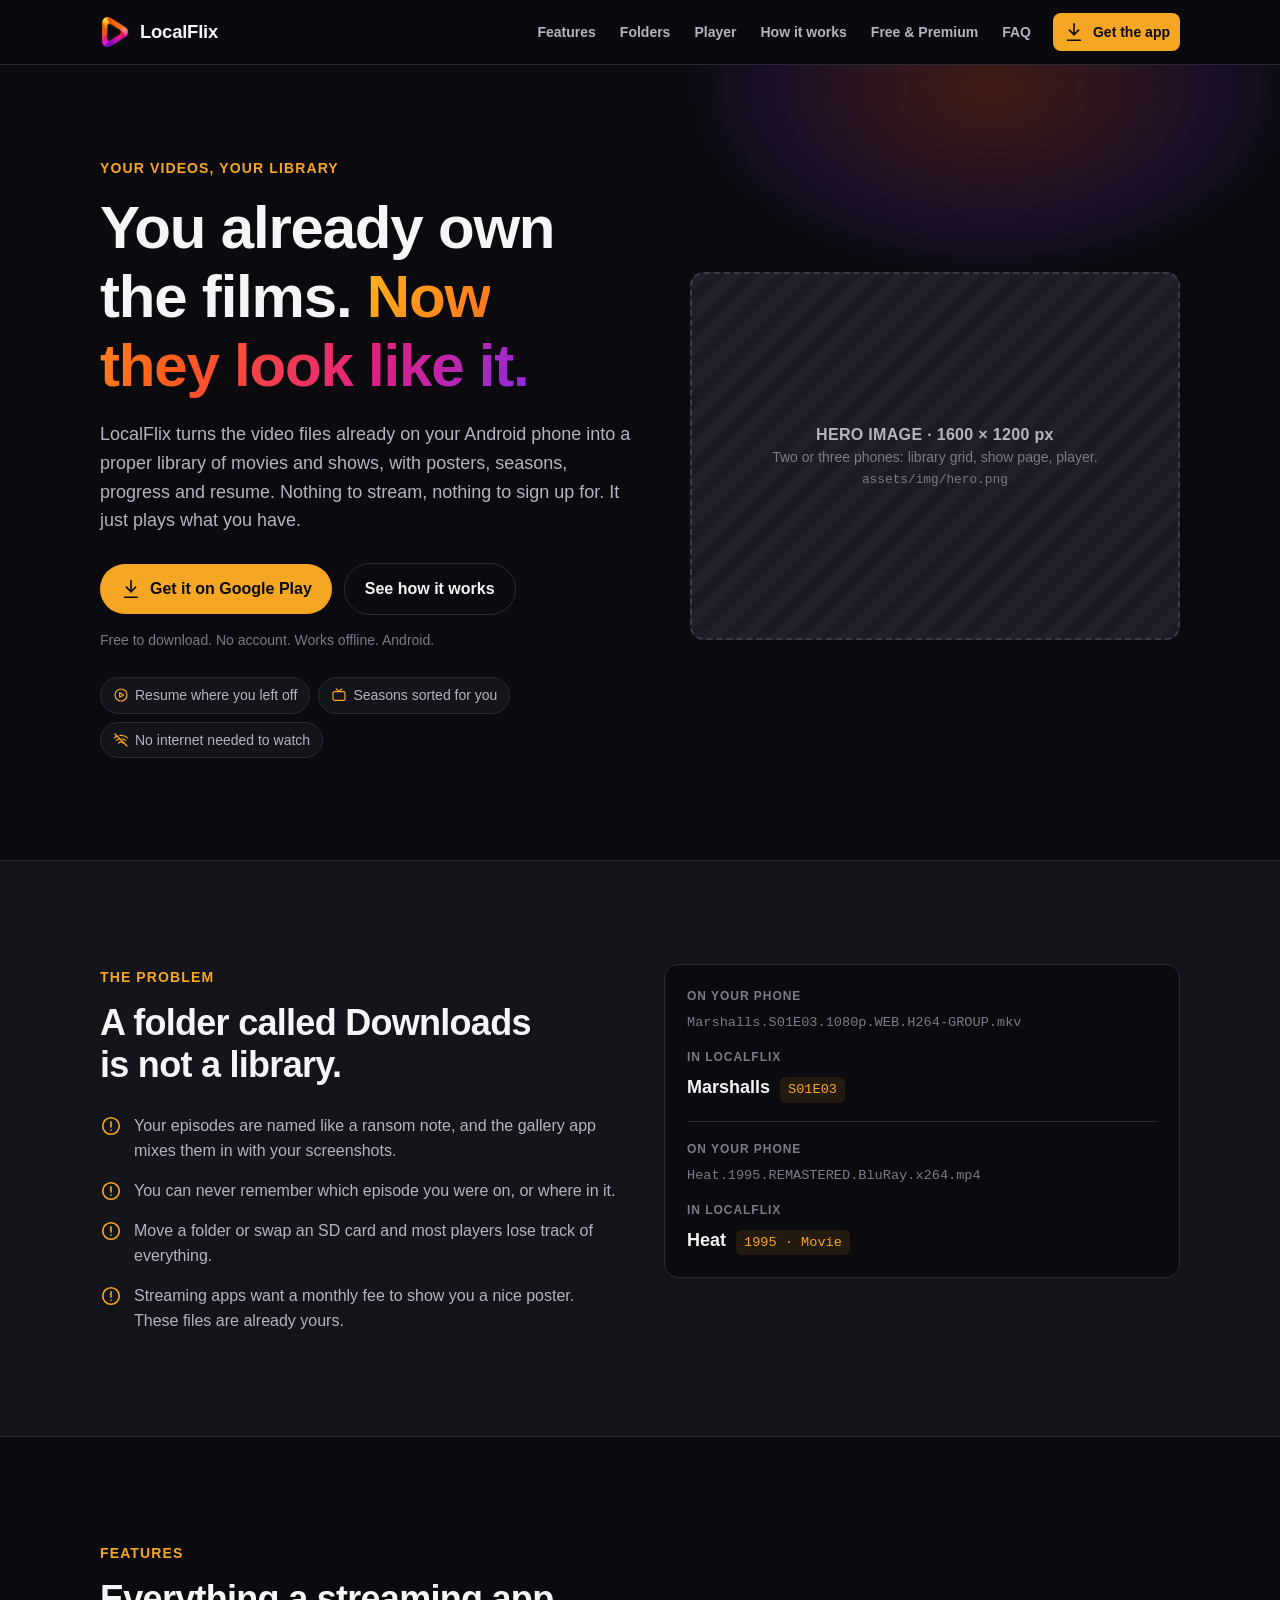
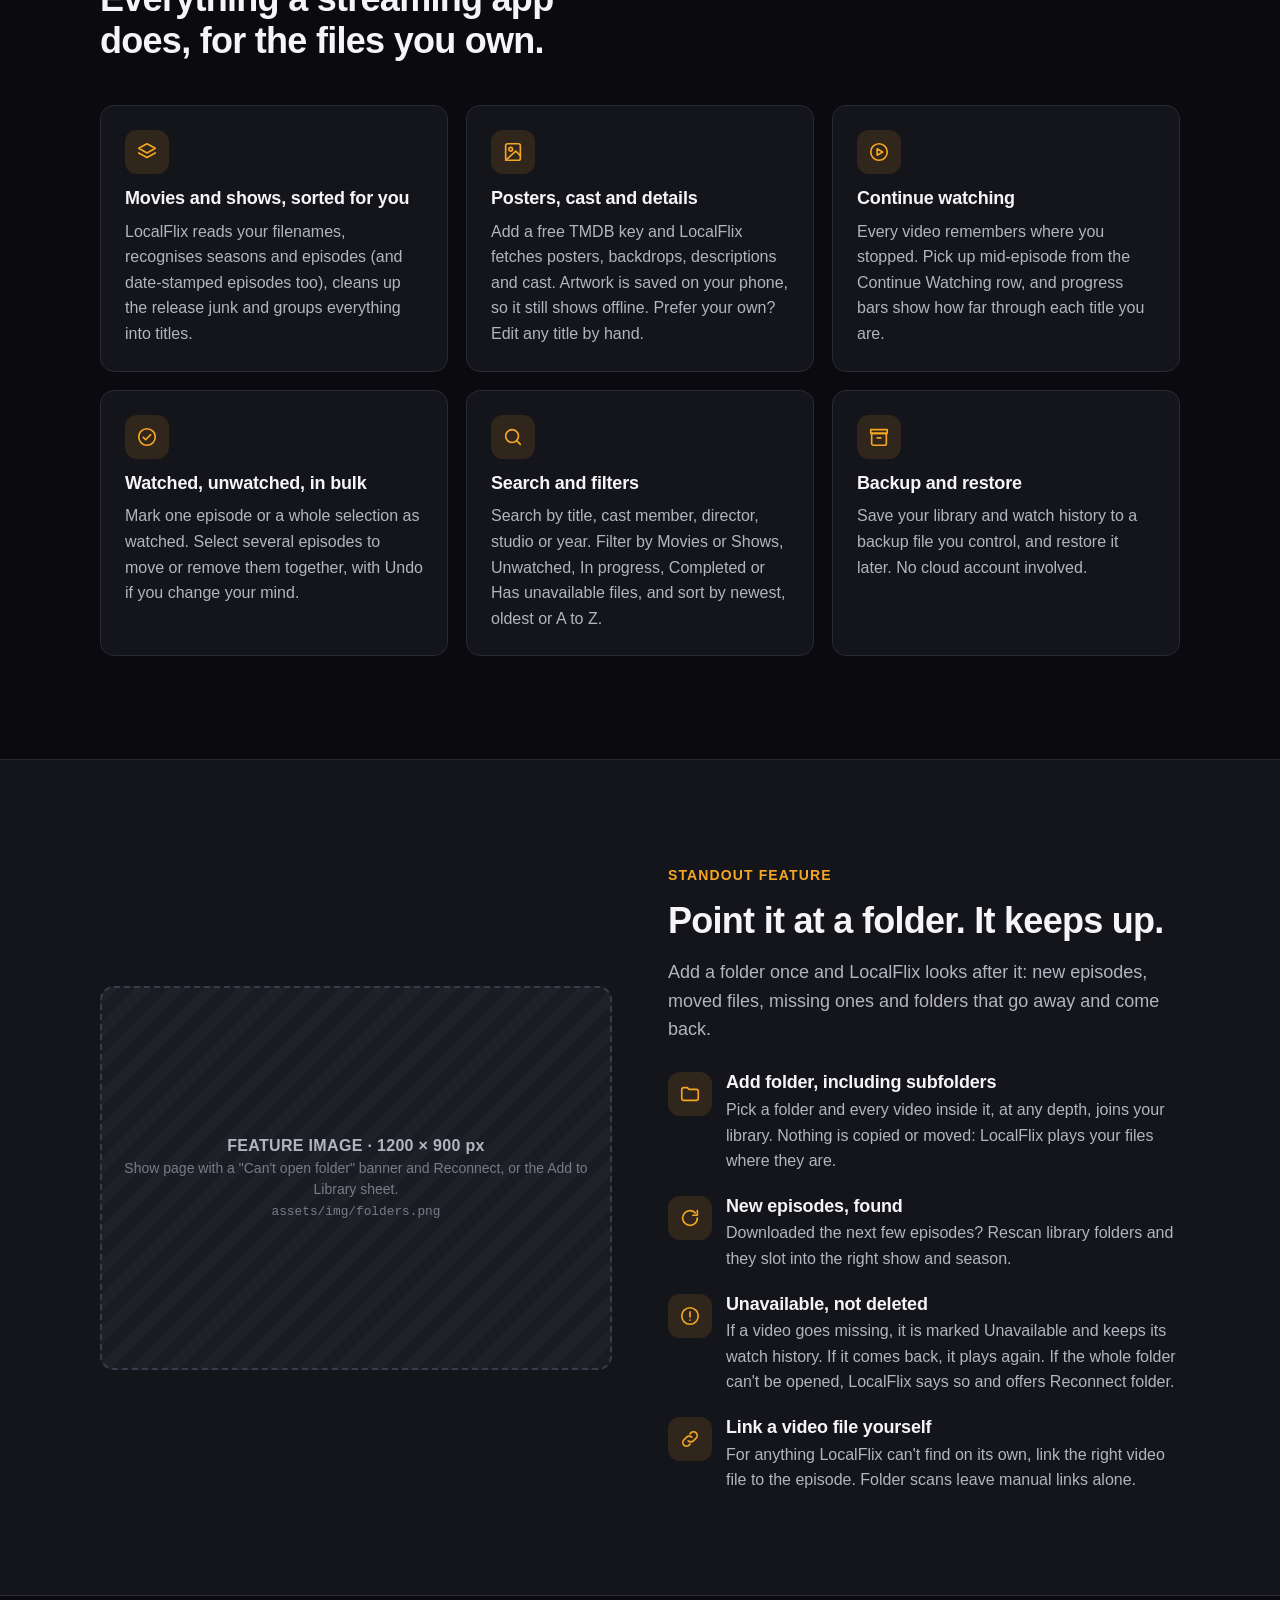
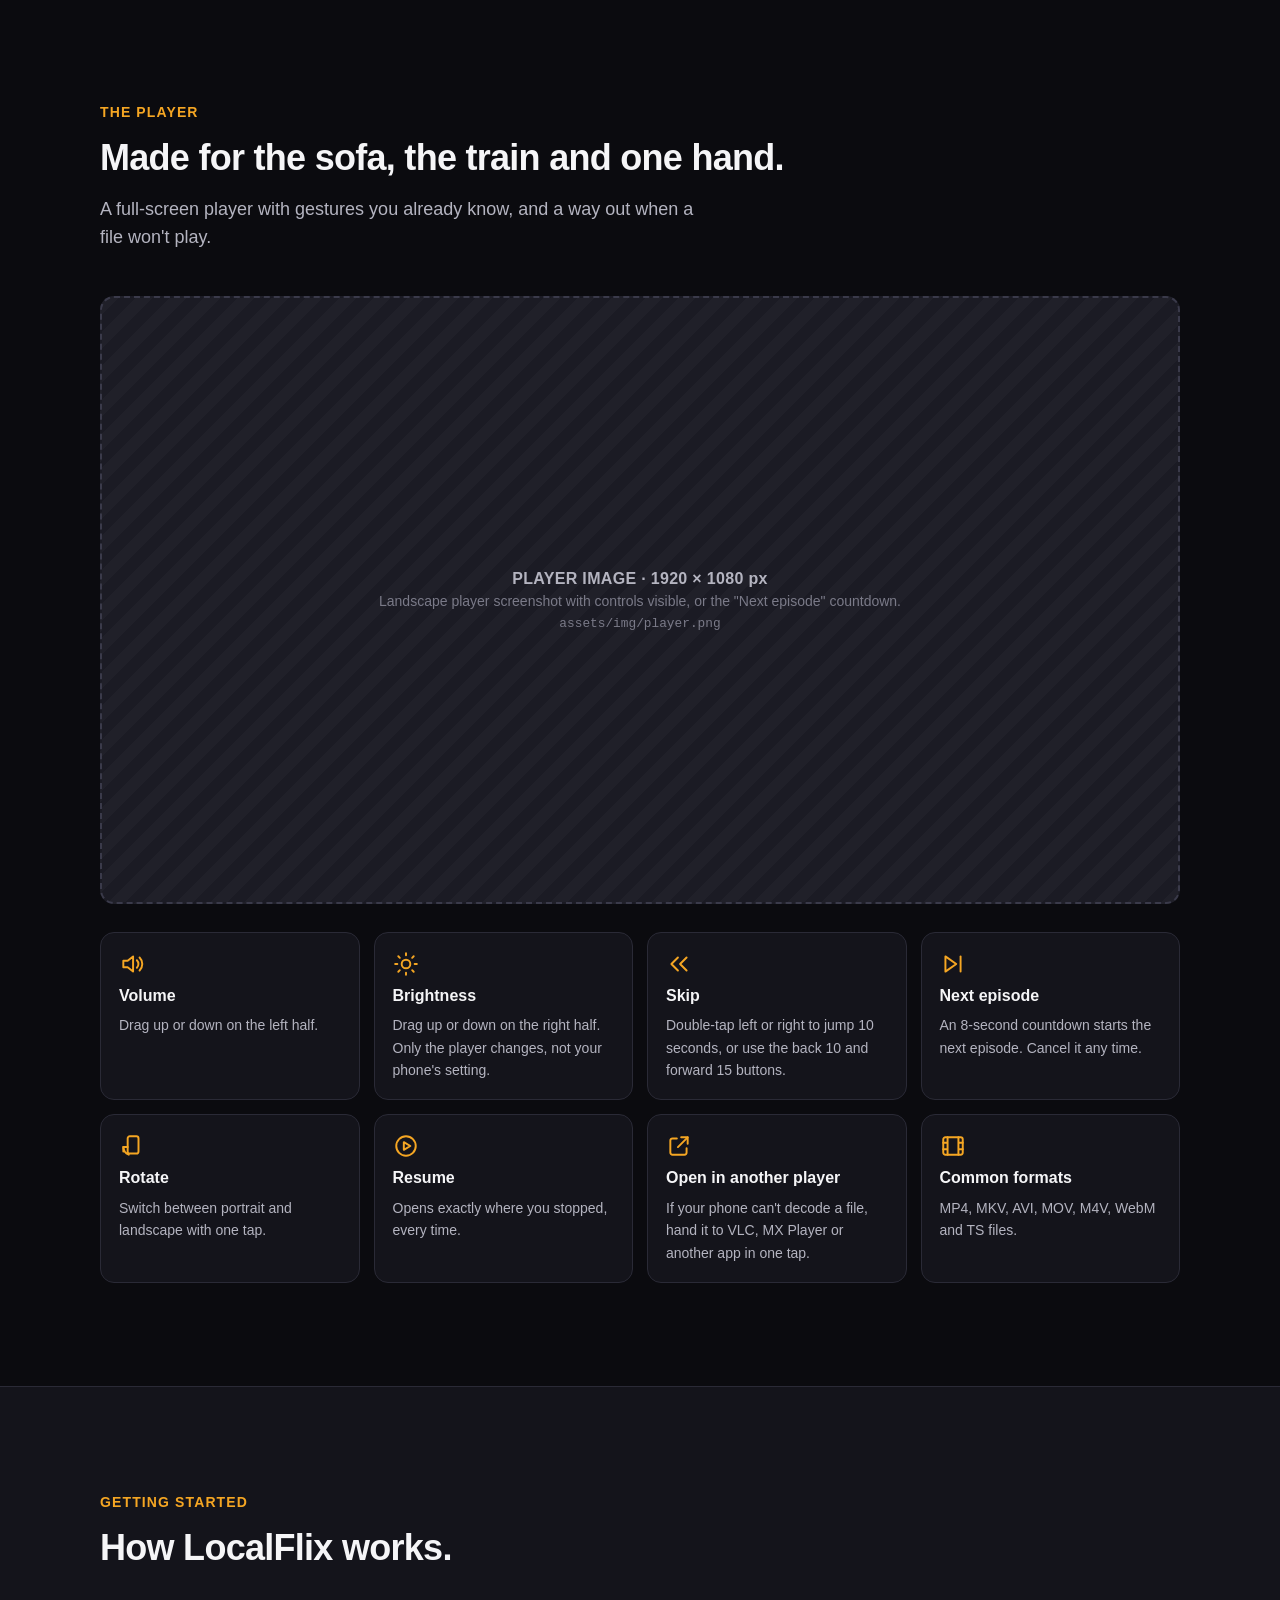
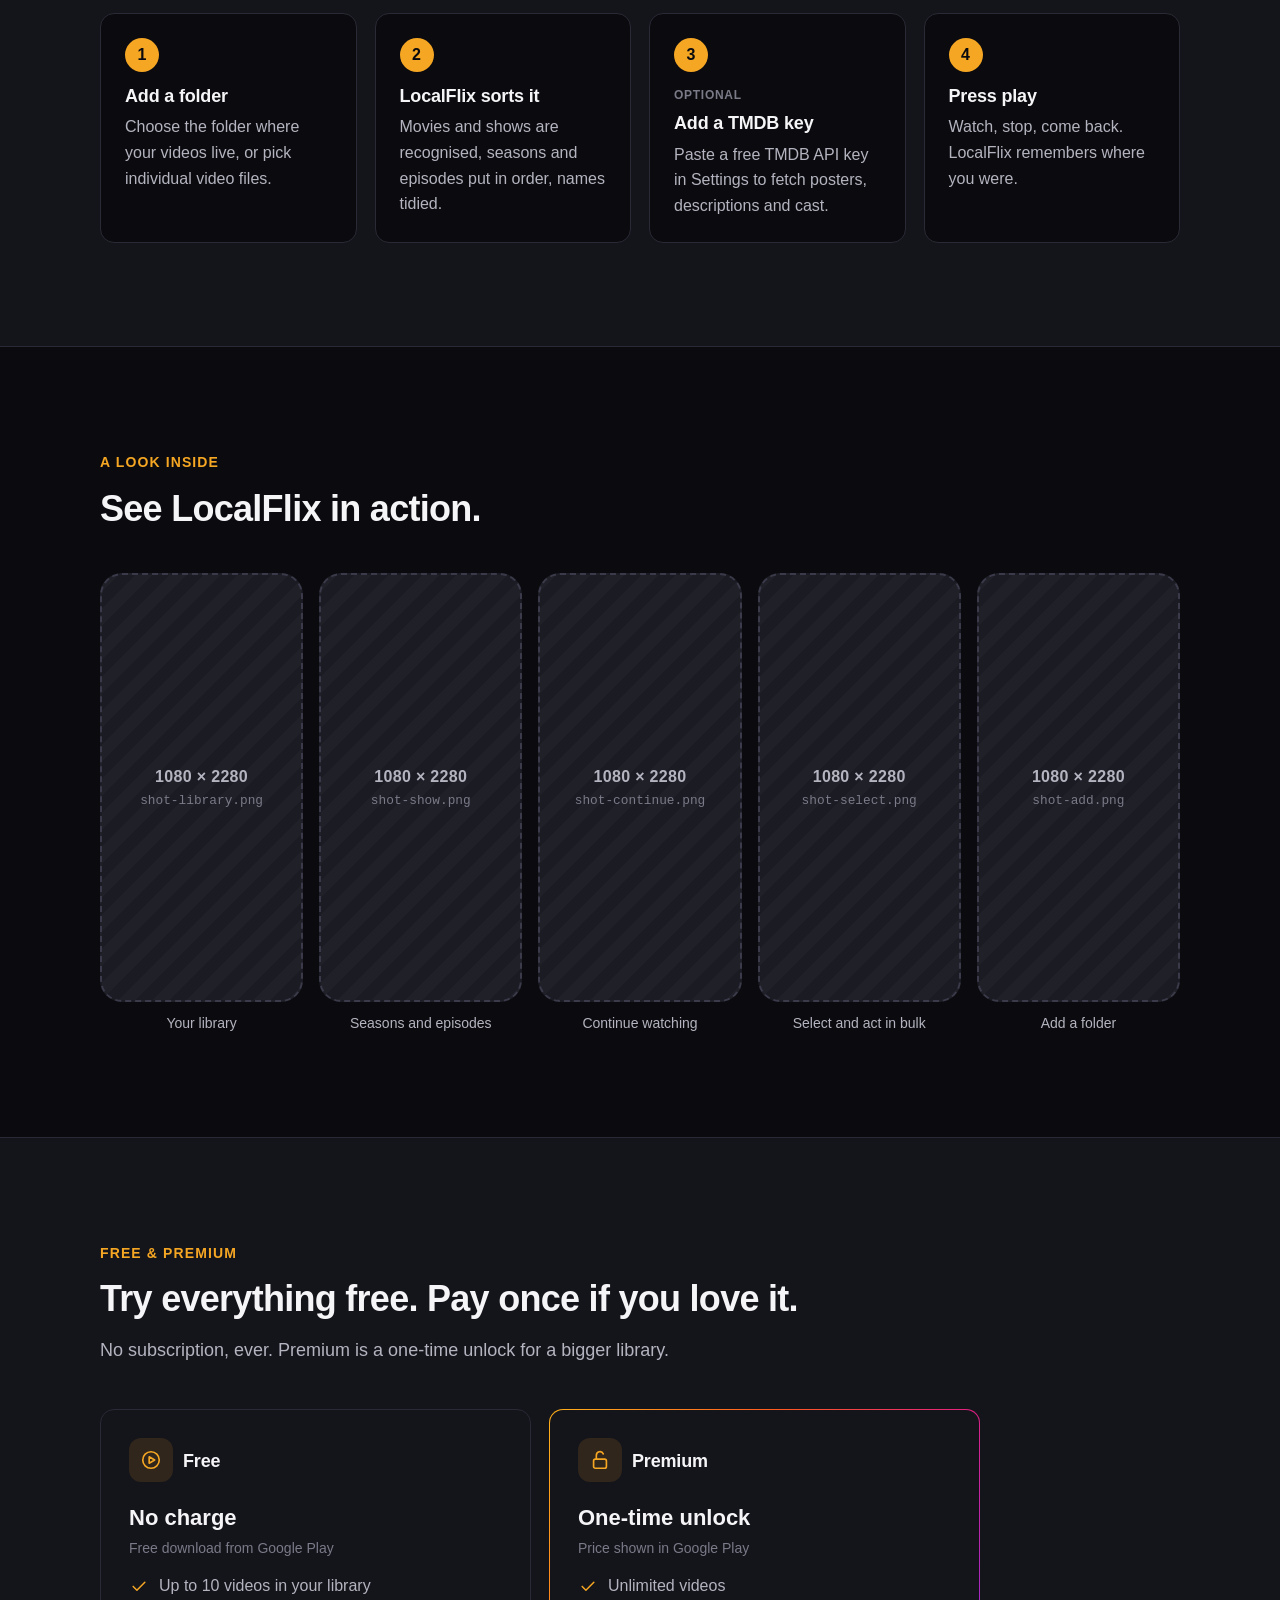
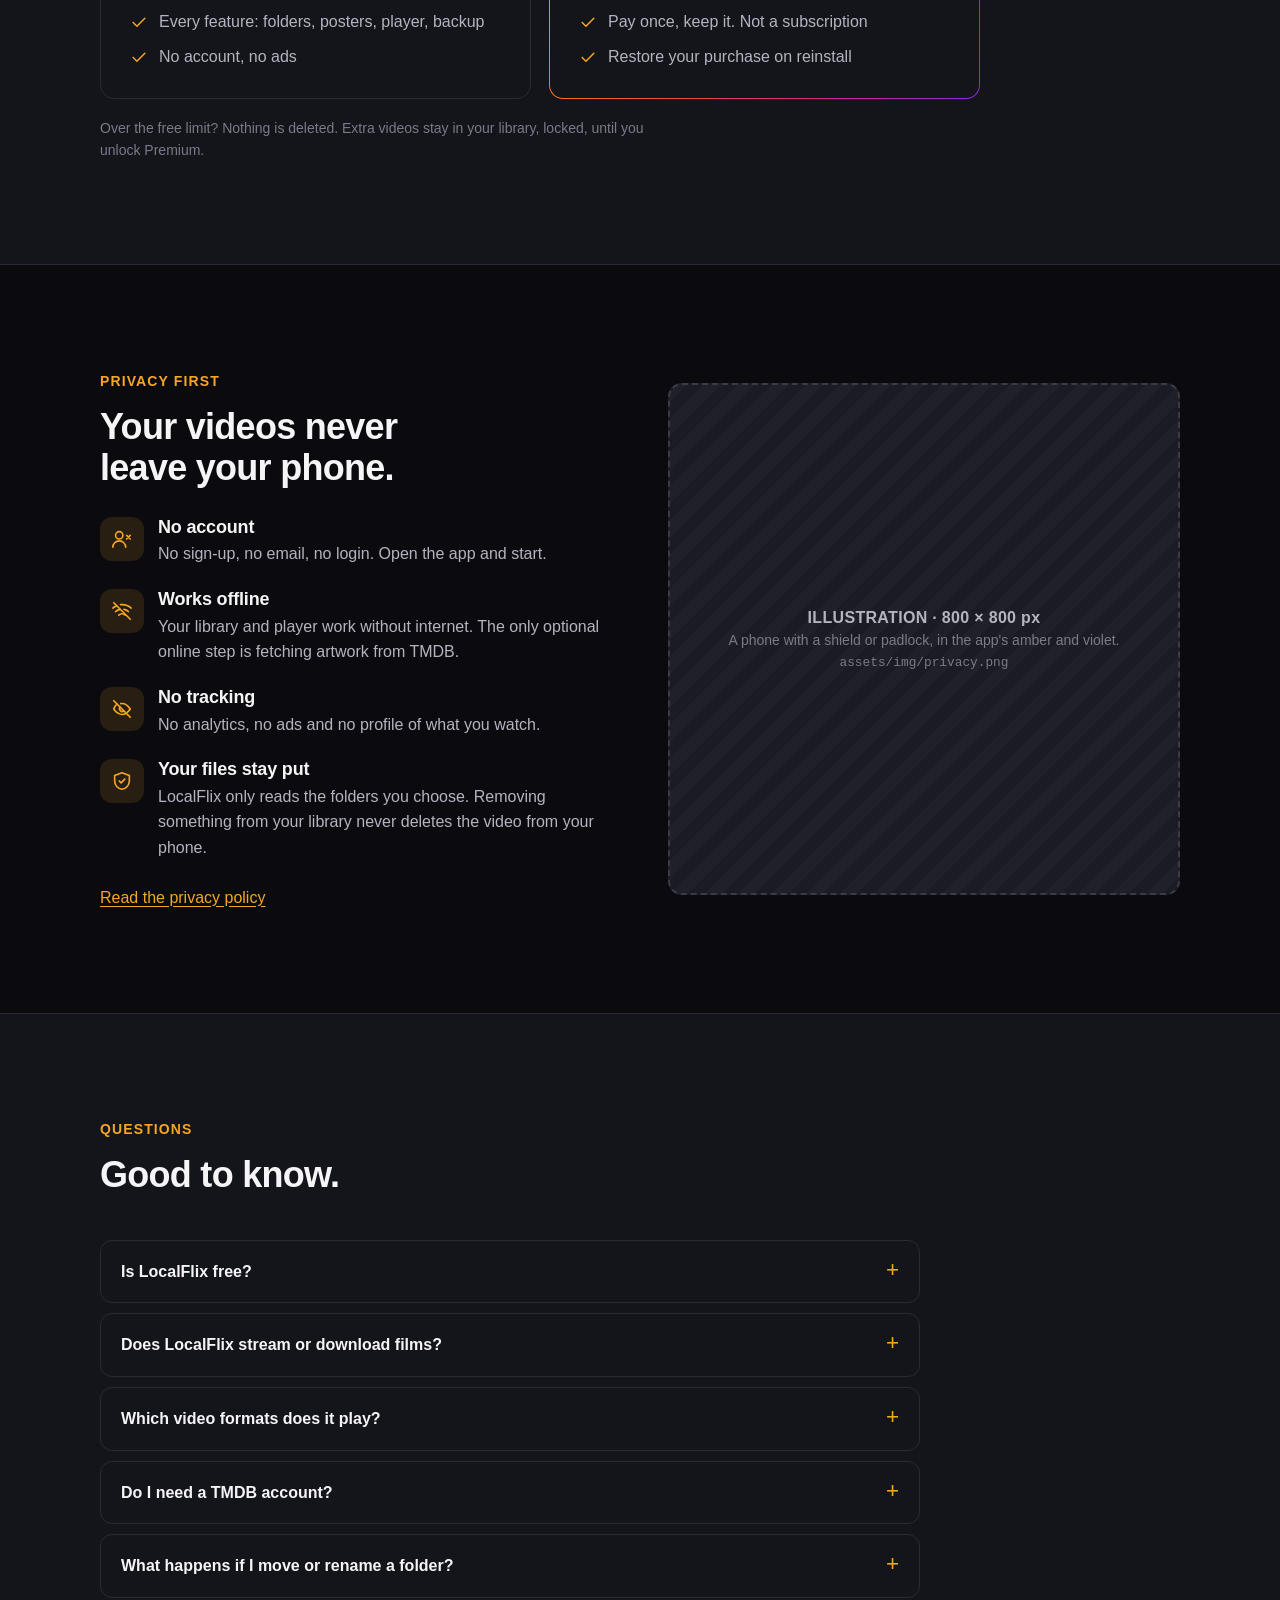
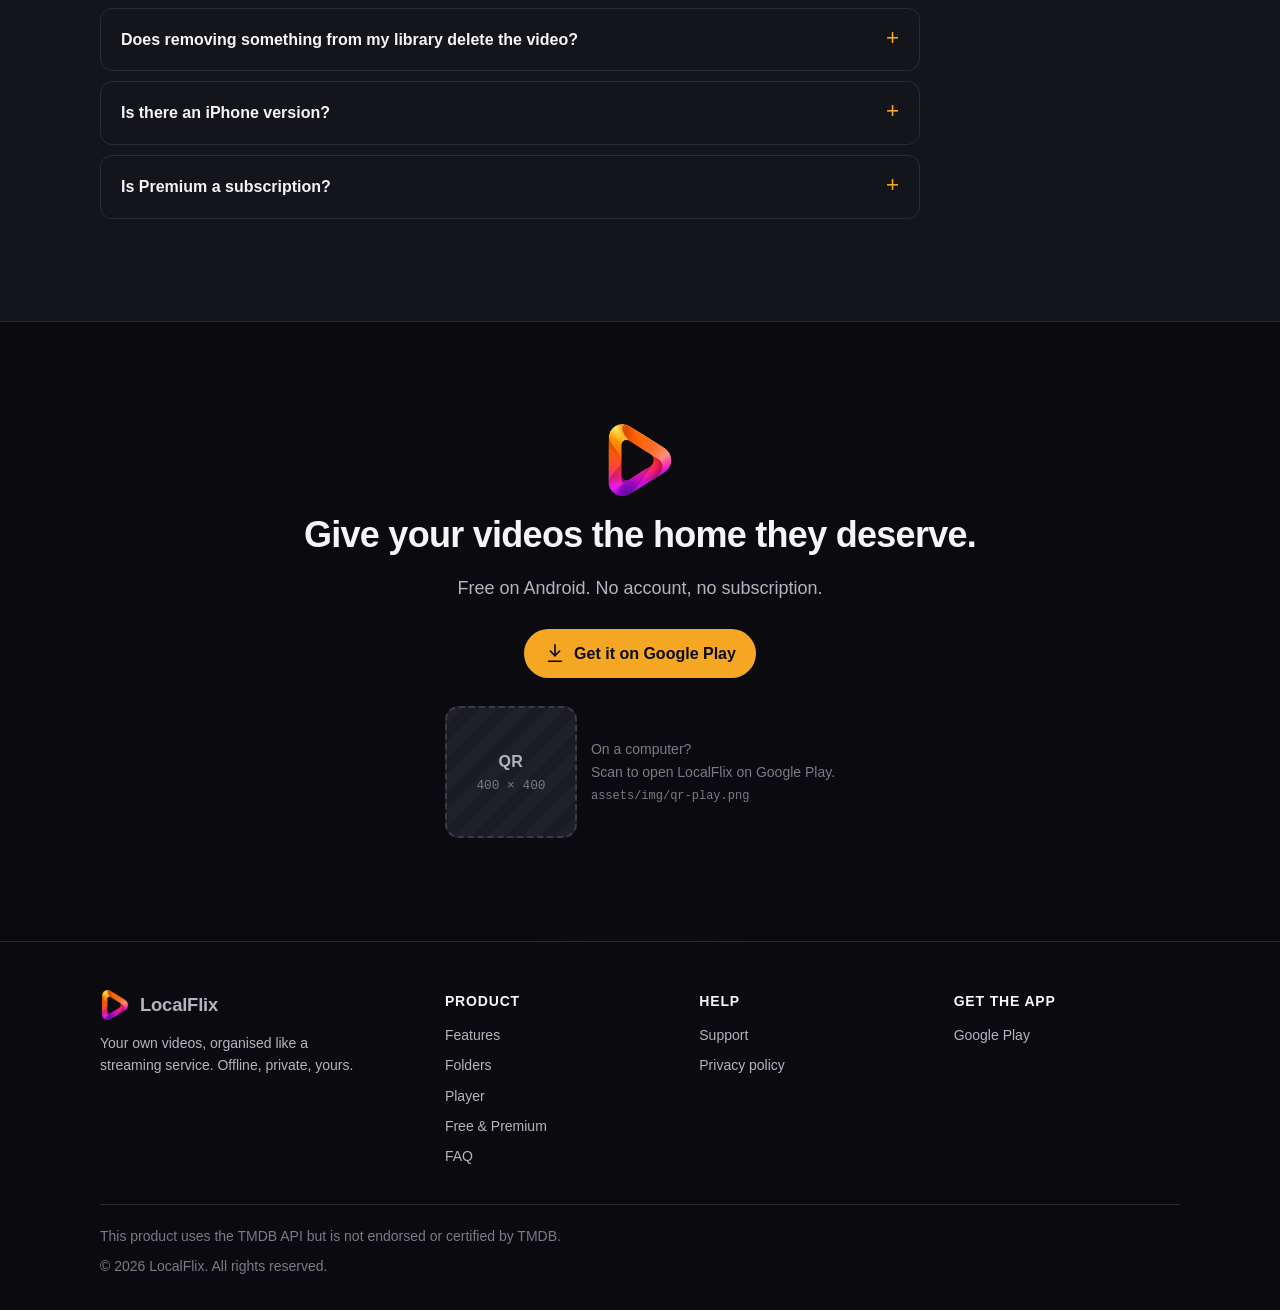
==== index.html @ e82c4e01 "LocalFlix site: index page" ====
<!doctype html>
<html lang="en-GB">
<head>
  <meta charset="utf-8">
  <meta name="viewport" content="width=device-width, initial-scale=1, viewport-fit=cover">
  <title>LocalFlix: your videos, finally a library</title>
  <meta name="description" content="LocalFlix turns the video files already on your Android phone into a proper library of movies and shows, with posters, seasons, progress and resume. Offline. No account.">
  <meta name="theme-color" content="#0b0b0f">
  <link rel="canonical" href="https://local-flicks.com/">

  <!-- Social preview. Placeholder: create assets/img/og-image.png at 1200 × 630 px. -->
  <meta property="og:type" content="website">
  <meta property="og:url" content="https://local-flicks.com/">
  <meta property="og:title" content="LocalFlix: your videos, finally a library">
  <meta property="og:description" content="Posters, seasons, progress and resume for the videos already on your phone. Offline. No account.">
  <meta property="og:image" content="https://local-flicks.com/assets/img/og-image.png">
  <meta name="twitter:card" content="summary_large_image">

  <link rel="icon" type="image/png" sizes="32x32" href="assets/img/favicon-32.png">
  <link rel="apple-touch-icon" href="assets/img/apple-touch-icon.png">
  <link rel="stylesheet" href="assets/css/site.css">
</head>
<body id="top">

<!-- Icon sprite (inline: no icon font or CDN, so the site makes no third-party requests). -->
<svg width="0" height="0" style="position:absolute" aria-hidden="true">
  <symbol id="i-folder" viewBox="0 0 24 24"><path d="M3 7a2 2 0 0 1 2-2h4l2 2h8a2 2 0 0 1 2 2v8a2 2 0 0 1-2 2H5a2 2 0 0 1-2-2z"/></symbol>
  <symbol id="i-film" viewBox="0 0 24 24"><rect x="3" y="4" width="18" height="16" rx="2"/><path d="M7 4v16M17 4v16M3 9h4M3 15h4M17 9h4M17 15h4"/></symbol>
  <symbol id="i-tv" viewBox="0 0 24 24"><rect x="3" y="7" width="18" height="13" rx="2"/><path d="M8 3l4 4 4-4"/></symbol>
  <symbol id="i-poster" viewBox="0 0 24 24"><rect x="4" y="3" width="16" height="18" rx="2"/><circle cx="9.5" cy="9" r="2"/><path d="M20 16l-5-5-11 10"/></symbol>
  <symbol id="i-play" viewBox="0 0 24 24"><circle cx="12" cy="12" r="9"/><path d="M10 8.5v7l6-3.5z"/></symbol>
  <symbol id="i-check" viewBox="0 0 24 24"><circle cx="12" cy="12" r="9"/><path d="M8 12.5l2.5 2.5L16 9.5"/></symbol>
  <symbol id="i-tick" viewBox="0 0 24 24"><path d="M5 12.5l4.5 4.5L19 7.5"/></symbol>
  <symbol id="i-search" viewBox="0 0 24 24"><circle cx="11" cy="11" r="7"/><path d="M20 20l-4-4"/></symbol>
  <symbol id="i-backup" viewBox="0 0 24 24"><path d="M3 4h18v4H3z"/><path d="M4 8h16v11a2 2 0 0 1-2 2H6a2 2 0 0 1-2-2z"/><path d="M10 13h4"/></symbol>
  <symbol id="i-refresh" viewBox="0 0 24 24"><path d="M20 12a8 8 0 1 1-2.34-5.66"/><path d="M20 4v5h-5"/></symbol>
  <symbol id="i-link" viewBox="0 0 24 24"><path d="M10 14a4 4 0 0 0 5.66 0l3-3a4 4 0 0 0-5.66-5.66l-1 1"/><path d="M14 10a4 4 0 0 0-5.66 0l-3 3a4 4 0 0 0 5.66 5.66l1-1"/></symbol>
  <symbol id="i-external" viewBox="0 0 24 24"><path d="M14 4h6v6"/><path d="M20 4l-9 9"/><path d="M19 14v4a2 2 0 0 1-2 2H6a2 2 0 0 1-2-2V7a2 2 0 0 1 2-2h4"/></symbol>
  <symbol id="i-shield" viewBox="0 0 24 24"><path d="M12 3l8 3v6c0 4.5-3.4 8.3-8 9-4.6-.7-8-4.5-8-9V6z"/><path d="M9 12l2 2 4-4"/></symbol>
  <symbol id="i-offline" viewBox="0 0 24 24"><path d="M3 3l18 18"/><path d="M8.5 16.5a5 5 0 0 1 7 0"/><path d="M5 12.6a10 10 0 0 1 4.8-2.4"/><path d="M14.2 10.2A10 10 0 0 1 19 12.6"/><path d="M2 8.8a15 15 0 0 1 4.3-2.6"/><path d="M10.4 5.1A15 15 0 0 1 22 8.8"/></symbol>
  <symbol id="i-noaccount" viewBox="0 0 24 24"><circle cx="9" cy="8" r="4"/><path d="M2 21a7 7 0 0 1 14 0"/><path d="M17 8l4 4M21 8l-4 4"/></symbol>
  <symbol id="i-eyeoff" viewBox="0 0 24 24"><path d="M3 3l18 18"/><path d="M10.6 6.1A9.6 9.6 0 0 1 12 6c5 0 9 6 9 6a17 17 0 0 1-3 3.5"/><path d="M6.6 6.6C4.2 8.3 3 12 3 12s4 6 9 6a9 9 0 0 0 4.4-1.1"/><path d="M9.9 9.9a3 3 0 0 0 4.2 4.2"/></symbol>
  <symbol id="i-sun" viewBox="0 0 24 24"><circle cx="12" cy="12" r="4"/><path d="M12 2v2M12 20v2M2 12h2M20 12h2M4.9 4.9l1.4 1.4M17.7 17.7l1.4 1.4M4.9 19.1l1.4-1.4M17.7 6.3l1.4-1.4"/></symbol>
  <symbol id="i-volume" viewBox="0 0 24 24"><path d="M4 9h4l5-4v14l-5-4H4z"/><path d="M16.5 8.5a5 5 0 0 1 0 7"/><path d="M19 6a8.5 8.5 0 0 1 0 12"/></symbol>
  <symbol id="i-seek" viewBox="0 0 24 24"><path d="M11 6l-6 6 6 6"/><path d="M19 6l-6 6 6 6"/></symbol>
  <symbol id="i-next" viewBox="0 0 24 24"><path d="M5 5l10 7-10 7z"/><path d="M19 5v14"/></symbol>
  <symbol id="i-rotate" viewBox="0 0 24 24"><rect x="8" y="3" width="10" height="16" rx="2"/><path d="M4 13a8 8 0 0 0 5 7"/><path d="M4 17v-4h4"/></symbol>
  <symbol id="i-lock" viewBox="0 0 24 24"><rect x="5" y="11" width="14" height="10" rx="2"/><path d="M8 11V7a4 4 0 0 1 8 0v4"/></symbol>
  <symbol id="i-unlock" viewBox="0 0 24 24"><rect x="5" y="11" width="14" height="10" rx="2"/><path d="M8 11V7a4 4 0 0 1 7.6-1.8"/></symbol>
  <symbol id="i-layers" viewBox="0 0 24 24"><path d="M12 3l9 5-9 5-9-5z"/><path d="M3 13l9 5 9-5"/></symbol>
  <symbol id="i-sparkles" viewBox="0 0 24 24"><path d="M12 3l1.8 4.7 4.7 1.8-4.7 1.8L12 16l-1.8-4.7L5.5 9.5l4.7-1.8z"/><path d="M19 15l.8 2 2 .8-2 .8-.8 2-.8-2-2-.8 2-.8z"/></symbol>
  <symbol id="i-phone" viewBox="0 0 24 24"><rect x="7" y="2" width="10" height="20" rx="2"/><path d="M11 18h2"/></symbol>
  <symbol id="i-menu" viewBox="0 0 24 24"><path d="M4 7h16M4 12h16M4 17h16"/></symbol>
  <symbol id="i-download" viewBox="0 0 24 24"><path d="M12 3v12"/><path d="M7 10l5 5 5-5"/><path d="M5 21h14"/></symbol>
  <symbol id="i-alert" viewBox="0 0 24 24"><circle cx="12" cy="12" r="9"/><path d="M12 7.5v5.5"/><path d="M12 16.5h.01"/></symbol>
</svg>

<a class="skip" href="#main">Skip to content</a>

<header class="site-header">
  <div class="wrap">
    <a class="brand" href="#top"><img src="assets/img/mark.png" alt="" width="30" height="30">LocalFlix</a>
    <button class="menu-toggle" type="button" aria-expanded="false" aria-controls="site-nav" aria-label="Menu">
      <svg class="icon"><use href="#i-menu"/></svg>
    </button>
    <nav id="site-nav" class="nav" aria-label="Main">
      <a href="#features">Features</a>
      <a href="#folders">Folders</a>
      <a href="#player">Player</a>
      <a href="#how">How it works</a>
      <a href="#pricing">Free &amp; Premium</a>
      <a href="#faq">FAQ</a>
      <a class="btn" href="#download"><svg class="icon"><use href="#i-download"/></svg>Get the app</a>
    </nav>
  </div>
</header>

<main id="main">

  <!-- 1. HERO -->
  <section class="hero" aria-labelledby="hero-title">
    <div class="wrap">
      <div class="hero-copy">
        <span class="eyebrow">Your videos, your library</span>
        <h1 id="hero-title">You already own the films. <span class="ribbon-text">Now they look like it.</span></h1>
        <p class="lede">LocalFlix turns the video files already on your Android phone into a proper library of movies and shows, with posters, seasons, progress and resume. Nothing to stream, nothing to sign up for. It just plays what you have.</p>
        <div class="cta-row">
          <!-- Replace with Google's official "Get it on Google Play" badge once the listing is live. -->
          <a class="btn" href="https://play.google.com/store/apps/details?id=com.localflix.app"><svg class="icon"><use href="#i-download"/></svg>Get it on Google Play</a>
          <a class="btn btn-ghost" href="#how">See how it works</a>
        </div>
        <p class="microcopy">Free to download. No account. Works offline. Android.</p>
        <div class="chips" aria-label="Highlights">
          <span class="chip"><svg class="icon"><use href="#i-play"/></svg>Resume where you left off</span>
          <span class="chip"><svg class="icon"><use href="#i-tv"/></svg>Seasons sorted for you</span>
          <span class="chip"><svg class="icon"><use href="#i-offline"/></svg>No internet needed to watch</span>
        </div>
      </div>
      <figure class="ph ph-hero">
        <figcaption><strong>HERO IMAGE · 1600 × 1200 px</strong>Two or three phones: library grid, show page, player.<br><code>assets/img/hero.png</code></figcaption>
      </figure>
    </div>
  </section>

  <!-- 2. PROBLEM -->
  <section class="section-alt" aria-labelledby="problem-title">
    <div class="wrap problem">
      <div>
        <span class="eyebrow">The problem</span>
        <h2 id="problem-title">A folder called Downloads is not a library.</h2>
        <ul class="pains">
          <li><svg class="icon"><use href="#i-alert"/></svg><span>Your episodes are named like a ransom note, and the gallery app mixes them in with your screenshots.</span></li>
          <li><svg class="icon"><use href="#i-alert"/></svg><span>You can never remember which episode you were on, or where in it.</span></li>
          <li><svg class="icon"><use href="#i-alert"/></svg><span>Move a folder or swap an SD card and most players lose track of everything.</span></li>
          <li><svg class="icon"><use href="#i-alert"/></svg><span>Streaming apps want a monthly fee to show you a nice poster. These files are already yours.</span></li>
        </ul>
      </div>
      <div class="rename" aria-label="Example: how LocalFlix tidies a filename">
        <div class="rename-row">
          <span class="rename-label">On your phone</span>
          <span class="filename">Marshalls.S01E03.1080p.WEB.H264-GROUP.mkv</span>
        </div>
        <div class="rename-row">
          <span class="rename-label">In LocalFlix</span>
          <div class="tidy"><b>Marshalls</b><span>S01E03</span></div>
        </div>
        <hr>
        <div class="rename-row">
          <span class="rename-label">On your phone</span>
          <span class="filename">Heat.1995.REMASTERED.BluRay.x264.mp4</span>
        </div>
        <div class="rename-row">
          <span class="rename-label">In LocalFlix</span>
          <div class="tidy"><b>Heat</b><span>1995 · Movie</span></div>
        </div>
      </div>
    </div>
  </section>

  <!-- 3. FEATURES -->
  <section id="features" aria-labelledby="features-title">
    <div class="wrap">
      <div class="section-head">
        <span class="eyebrow">Features</span>
        <h2 id="features-title">Everything a streaming app does, for the files you own.</h2>
      </div>
      <div class="grid-3">
        <article class="card">
          <div class="card-icon"><svg class="icon"><use href="#i-layers"/></svg></div>
          <h3>Movies and shows, sorted for you</h3>
          <p>LocalFlix reads your filenames, recognises seasons and episodes (and date-stamped episodes too), cleans up the release junk and groups everything into titles.</p>
        </article>
        <article class="card">
          <div class="card-icon"><svg class="icon"><use href="#i-poster"/></svg></div>
          <h3>Posters, cast and details</h3>
          <p>Add a free TMDB key and LocalFlix fetches posters, backdrops, descriptions and cast. Artwork is saved on your phone, so it still shows offline. Prefer your own? Edit any title by hand.</p>
        </article>
        <article class="card">
          <div class="card-icon"><svg class="icon"><use href="#i-play"/></svg></div>
          <h3>Continue watching</h3>
          <p>Every video remembers where you stopped. Pick up mid-episode from the Continue Watching row, and progress bars show how far through each title you are.</p>
        </article>
        <article class="card">
          <div class="card-icon"><svg class="icon"><use href="#i-check"/></svg></div>
          <h3>Watched, unwatched, in bulk</h3>
          <p>Mark one episode or a whole selection as watched. Select several episodes to move or remove them together, with Undo if you change your mind.</p>
        </article>
        <article class="card">
          <div class="card-icon"><svg class="icon"><use href="#i-search"/></svg></div>
          <h3>Search and filters</h3>
          <p>Search by title, cast member, director, studio or year. Filter by Movies or Shows, Unwatched, In progress, Completed or Has unavailable files, and sort by newest, oldest or A to Z.</p>
        </article>
        <article class="card">
          <div class="card-icon"><svg class="icon"><use href="#i-backup"/></svg></div>
          <h3>Backup and restore</h3>
          <p>Save your library and watch history to a backup file you control, and restore it later. No cloud account involved.</p>
        </article>
      </div>
    </div>
  </section>

  <!-- 4. FOLDERS SPOTLIGHT -->
  <section id="folders" class="section-alt" aria-labelledby="folders-title">
    <div class="wrap spotlight">
      <figure class="ph ph-feature spotlight-media">
        <figcaption><strong>FEATURE IMAGE · 1200 × 900 px</strong>Show page with a "Can't open folder" banner and Reconnect, or the Add to Library sheet.<br><code>assets/img/folders.png</code></figcaption>
      </figure>
      <div>
        <span class="eyebrow">Standout feature</span>
        <h2 id="folders-title">Point it at a folder. It keeps up.</h2>
        <p class="lede">Add a folder once and LocalFlix looks after it: new episodes, moved files, missing ones and folders that go away and come back.</p>
        <ul class="points">
          <li><div class="card-icon"><svg class="icon"><use href="#i-folder"/></svg></div><div><h3>Add folder, including subfolders</h3><p>Pick a folder and every video inside it, at any depth, joins your library. Nothing is copied or moved: LocalFlix plays your files where they are.</p></div></li>
          <li><div class="card-icon"><svg class="icon"><use href="#i-refresh"/></svg></div><div><h3>New episodes, found</h3><p>Downloaded the next few episodes? Rescan library folders and they slot into the right show and season.</p></div></li>
          <li><div class="card-icon"><svg class="icon"><use href="#i-alert"/></svg></div><div><h3>Unavailable, not deleted</h3><p>If a video goes missing, it is marked Unavailable and keeps its watch history. If it comes back, it plays again. If the whole folder can't be opened, LocalFlix says so and offers Reconnect folder.</p></div></li>
          <li><div class="card-icon"><svg class="icon"><use href="#i-link"/></svg></div><div><h3>Link a video file yourself</h3><p>For anything LocalFlix can't find on its own, link the right video file to the episode. Folder scans leave manual links alone.</p></div></li>
        </ul>
      </div>
    </div>
  </section>

  <!-- 5. PLAYER -->
  <section id="player" aria-labelledby="player-title">
    <div class="wrap">
      <div class="section-head">
        <span class="eyebrow">The player</span>
        <h2 id="player-title">Made for the sofa, the train and one hand.</h2>
        <p class="lede">A full-screen player with gestures you already know, and a way out when a file won't play.</p>
      </div>
      <figure class="ph ph-wide">
        <figcaption><strong>PLAYER IMAGE · 1920 × 1080 px</strong>Landscape player screenshot with controls visible, or the "Next episode" countdown.<br><code>assets/img/player.png</code></figcaption>
      </figure>
      <div class="gestures">
        <div class="gesture"><svg class="icon"><use href="#i-volume"/></svg><b>Volume</b><span>Drag up or down on the left half.</span></div>
        <div class="gesture"><svg class="icon"><use href="#i-sun"/></svg><b>Brightness</b><span>Drag up or down on the right half. Only the player changes, not your phone's setting.</span></div>
        <div class="gesture"><svg class="icon"><use href="#i-seek"/></svg><b>Skip</b><span>Double-tap left or right to jump 10 seconds, or use the back 10 and forward 15 buttons.</span></div>
        <div class="gesture"><svg class="icon"><use href="#i-next"/></svg><b>Next episode</b><span>An 8-second countdown starts the next episode. Cancel it any time.</span></div>
        <div class="gesture"><svg class="icon"><use href="#i-rotate"/></svg><b>Rotate</b><span>Switch between portrait and landscape with one tap.</span></div>
        <div class="gesture"><svg class="icon"><use href="#i-play"/></svg><b>Resume</b><span>Opens exactly where you stopped, every time.</span></div>
        <div class="gesture"><svg class="icon"><use href="#i-external"/></svg><b>Open in another player</b><span>If your phone can't decode a file, hand it to VLC, MX Player or another app in one tap.</span></div>
        <div class="gesture"><svg class="icon"><use href="#i-film"/></svg><b>Common formats</b><span>MP4, MKV, AVI, MOV, M4V, WebM and TS files.</span></div>
      </div>
    </div>
  </section>

  <!-- 6. HOW IT WORKS -->
  <section id="how" class="section-alt" aria-labelledby="how-title">
    <div class="wrap">
      <div class="section-head">
        <span class="eyebrow">Getting started</span>
        <h2 id="how-title">How LocalFlix works.</h2>
      </div>
      <ol class="steps">
        <li><h3>Add a folder</h3><p>Choose the folder where your videos live, or pick individual video files.</p></li>
        <li><h3>LocalFlix sorts it</h3><p>Movies and shows are recognised, seasons and episodes put in order, names tidied.</p></li>
        <li><span class="optional">Optional</span><h3>Add a TMDB key</h3><p>Paste a free TMDB API key in Settings to fetch posters, descriptions and cast.</p></li>
        <li><h3>Press play</h3><p>Watch, stop, come back. LocalFlix remembers where you were.</p></li>
      </ol>
    </div>
  </section>

  <!-- 7. GALLERY -->
  <section aria-labelledby="gallery-title">
    <div class="wrap">
      <div class="section-head">
        <span class="eyebrow">A look inside</span>
        <h2 id="gallery-title">See LocalFlix in action.</h2>
      </div>
      <div class="gallery">
        <figure><div class="ph ph-phone"><span class="ph-label"><strong>1080 × 2280</strong><code>shot-library.png</code></span></div><figcaption class="shot-caption">Your library</figcaption></figure>
        <figure><div class="ph ph-phone"><span class="ph-label"><strong>1080 × 2280</strong><code>shot-show.png</code></span></div><figcaption class="shot-caption">Seasons and episodes</figcaption></figure>
        <figure><div class="ph ph-phone"><span class="ph-label"><strong>1080 × 2280</strong><code>shot-continue.png</code></span></div><figcaption class="shot-caption">Continue watching</figcaption></figure>
        <figure><div class="ph ph-phone"><span class="ph-label"><strong>1080 × 2280</strong><code>shot-select.png</code></span></div><figcaption class="shot-caption">Select and act in bulk</figcaption></figure>
        <figure><div class="ph ph-phone"><span class="ph-label"><strong>1080 × 2280</strong><code>shot-add.png</code></span></div><figcaption class="shot-caption">Add a folder</figcaption></figure>
      </div>
    </div>
  </section>

  <!-- 8. FREE & PREMIUM -->
  <section id="pricing" class="section-alt" aria-labelledby="pricing-title">
    <div class="wrap">
      <div class="section-head">
        <span class="eyebrow">Free &amp; Premium</span>
        <h2 id="pricing-title">Try everything free. Pay once if you love it.</h2>
        <p class="lede">No subscription, ever. Premium is a one-time unlock for a bigger library.</p>
      </div>
      <div class="plans">
        <article class="plan">
          <div class="plan-name"><div class="card-icon"><svg class="icon"><use href="#i-play"/></svg></div><h3>Free</h3></div>
          <p class="plan-price">No charge<small>Free download from Google Play</small></p>
          <ul class="ticks">
            <li><svg class="icon"><use href="#i-tick"/></svg>Up to 10 videos in your library</li>
            <li><svg class="icon"><use href="#i-tick"/></svg>Every feature: folders, posters, player, backup</li>
            <li><svg class="icon"><use href="#i-tick"/></svg>No account, no ads</li>
          </ul>
        </article>
        <article class="plan plan-premium">
          <div class="plan-name"><div class="card-icon"><svg class="icon"><use href="#i-unlock"/></svg></div><h3>Premium</h3></div>
          <p class="plan-price">One-time unlock<small>Price shown in Google Play</small></p>
          <ul class="ticks">
            <li><svg class="icon"><use href="#i-tick"/></svg>Unlimited videos</li>
            <li><svg class="icon"><use href="#i-tick"/></svg>Pay once, keep it. Not a subscription</li>
            <li><svg class="icon"><use href="#i-tick"/></svg>Restore your purchase on reinstall</li>
          </ul>
        </article>
      </div>
      <p class="plans-note">Over the free limit? Nothing is deleted. Extra videos stay in your library, locked, until you unlock Premium.</p>
    </div>
  </section>

  <!-- 9. PRIVACY -->
  <section id="privacy" aria-labelledby="privacy-title">
    <div class="wrap spotlight reverse">
      <figure class="ph ph-square spotlight-media">
        <figcaption><strong>ILLUSTRATION · 800 × 800 px</strong>A phone with a shield or padlock, in the app's amber and violet.<br><code>assets/img/privacy.png</code></figcaption>
      </figure>
      <div>
        <span class="eyebrow">Privacy first</span>
        <h2 id="privacy-title">Your videos never leave your phone.</h2>
        <ul class="points">
          <li><div class="card-icon"><svg class="icon"><use href="#i-noaccount"/></svg></div><div><h3>No account</h3><p>No sign-up, no email, no login. Open the app and start.</p></div></li>
          <li><div class="card-icon"><svg class="icon"><use href="#i-offline"/></svg></div><div><h3>Works offline</h3><p>Your library and player work without internet. The only optional online step is fetching artwork from TMDB.</p></div></li>
          <li><div class="card-icon"><svg class="icon"><use href="#i-eyeoff"/></svg></div><div><h3>No tracking</h3><p>No analytics, no ads and no profile of what you watch.</p></div></li>
          <li><div class="card-icon"><svg class="icon"><use href="#i-shield"/></svg></div><div><h3>Your files stay put</h3><p>LocalFlix only reads the folders you choose. Removing something from your library never deletes the video from your phone.</p></div></li>
        </ul>
        <p style="margin-top:24px"><a href="privacy.html">Read the privacy policy</a></p>
      </div>
    </div>
  </section>

  <!-- 10. FAQ -->
  <section id="faq" class="section-alt" aria-labelledby="faq-title">
    <div class="wrap">
      <div class="section-head">
        <span class="eyebrow">Questions</span>
        <h2 id="faq-title">Good to know.</h2>
      </div>
      <div class="faq">
        <details>
          <summary>Is LocalFlix free?</summary>
          <p>Yes. The free version includes every feature for a library of up to 10 videos. Premium is a one-time purchase that removes the limit. There is no subscription.</p>
        </details>
        <details>
          <summary>Does LocalFlix stream or download films?</summary>
          <p>No. LocalFlix has no catalogue of its own. It organises and plays video files that are already on your phone.</p>
        </details>
        <details>
          <summary>Which video formats does it play?</summary>
          <p>LocalFlix adds MP4, MKV, AVI, MOV, M4V, WebM and TS files. Whether a particular file plays depends on what your phone can decode. If it can't, use "Open in another player" to watch it in VLC, MX Player or a similar app.</p>
        </details>
        <details>
          <summary>Do I need a TMDB account?</summary>
          <p>Only if you want posters and details fetched automatically. TMDB API keys are free. Without one, LocalFlix still sorts and plays everything, and you can add artwork by hand.</p>
        </details>
        <details>
          <summary>What happens if I move or rename a folder?</summary>
          <p>The affected videos show as Unavailable, with their watch history kept. If the folder itself can't be opened, LocalFlix shows a banner with Reconnect folder: pick the folder's new location and everything is restored.</p>
        </details>
        <details>
          <summary>Does removing something from my library delete the video?</summary>
          <p>Never. Removing a show, an episode or a movie only removes it from LocalFlix. The video file stays on your phone.</p>
        </details>
        <details>
          <summary>Is there an iPhone version?</summary>
          <p>Not yet. LocalFlix is on Android first. An iPhone version is planned.</p>
        </details>
        <details>
          <summary>Is Premium a subscription?</summary>
          <p>No. It is a single purchase through Google Play. If you reinstall, use Restore purchase in Settings.</p>
        </details>
      </div>
    </div>
  </section>

  <!-- 11. FINAL CTA -->
  <section id="download" class="final" aria-labelledby="download-title">
    <div class="wrap">
      <img src="assets/img/mark.png" alt="" width="72" height="72">
      <h2 id="download-title">Give your videos the home they deserve.</h2>
      <p class="lede" style="margin-top:0">Free on Android. No account, no subscription.</p>
      <div class="cta-row">
        <!-- Replace with Google's official "Get it on Google Play" badge once the listing is live. -->
        <a class="btn" href="https://play.google.com/store/apps/details?id=com.localflix.app"><svg class="icon"><use href="#i-download"/></svg>Get it on Google Play</a>
      </div>
      <div class="qr">
        <figure class="ph ph-qr"><figcaption><strong>QR</strong><code>400 × 400</code></figcaption></figure>
        <span>On a computer?<br>Scan to open LocalFlix on Google Play.<br><code style="font-family:var(--mono);font-size:.75rem">assets/img/qr-play.png</code></span>
      </div>
    </div>
  </section>

</main>

<footer class="site-footer">
  <div class="wrap">
    <div class="footer-grid">
      <div class="footer-brand">
        <a class="brand" href="#top"><img src="assets/img/mark.png" alt="" width="30" height="30">LocalFlix</a>
        <p>Your own videos, organised like a streaming service. Offline, private, yours.</p>
      </div>
      <div>
        <h4>Product</h4>
        <ul>
          <li><a href="#features">Features</a></li>
          <li><a href="#folders">Folders</a></li>
          <li><a href="#player">Player</a></li>
          <li><a href="#pricing">Free &amp; Premium</a></li>
          <li><a href="#faq">FAQ</a></li>
        </ul>
      </div>
      <div>
        <h4>Help</h4>
        <ul>
          <li><a href="support.html">Support</a></li>
          <li><a href="privacy.html">Privacy policy</a></li>
        </ul>
      </div>
      <div>
        <h4>Get the app</h4>
        <ul>
          <li><a href="https://play.google.com/store/apps/details?id=com.localflix.app">Google Play</a></li>
        </ul>
      </div>
    </div>
    <div class="legal">
      <p>This product uses the TMDB API but is not endorsed or certified by TMDB.</p>
      <p>&copy; 2026 LocalFlix. All rights reserved.</p>
    </div>
  </div>
</footer>

<script src="assets/js/site.js" defer></script>
</body>
</html>
---- assets/css/site.css ----
/* LocalFlix site styles. One stylesheet shared by index, privacy and support.
   Layout concept: a dark "screening room" page. Near-black ground, warm amber
   accent from the app, and the logo's amber-to-violet ribbon used sparingly. */

:root {
  color-scheme: dark;

  /* colour */
  --bg: #0b0b0f;
  --surface: #14141b;
  --surface-2: #1b1b24;
  --line: #2a2a36;
  --text: #f5f5f7;
  --muted: #b4b4c0;
  --faint: #7a7a88;
  --amber: #f5a623;
  --amber-ink: #0b0b0f;
  --ribbon: linear-gradient(120deg, #ffb21a 0%, #ff5a1f 38%, #e3217f 70%, #8a2be2 100%);

  /* type */
  --font: -apple-system, BlinkMacSystemFont, "Segoe UI", Roboto, "Helvetica Neue", Arial, sans-serif;
  --mono: ui-monospace, "SF Mono", "Cascadia Mono", Menlo, Consolas, monospace;
  --step--1: 0.875rem;
  --step-0: 1rem;
  --step-1: 1.125rem;
  --step-2: 1.375rem;
  --step-3: clamp(1.6rem, 1.2rem + 1.6vw, 2.25rem);
  --step-4: clamp(2.2rem, 1.4rem + 3.4vw, 3.75rem);

  /* layout */
  --wrap: 1120px;
  --gutter: 20px;
  --radius: 14px;
  --header-h: 64px;
}

*, *::before, *::after { box-sizing: border-box; }
html { scroll-behavior: smooth; -webkit-text-size-adjust: 100%; }
@media (prefers-reduced-motion: reduce) { html { scroll-behavior: auto; } }

body {
  margin: 0;
  background: var(--bg);
  color: var(--text);
  font-family: var(--font);
  font-size: var(--step-0);
  line-height: 1.6;
}

img, svg { display: block; max-width: 100%; }
a { color: var(--amber); text-underline-offset: 3px; }
a:hover { color: #ffbe4d; }
:focus-visible { outline: 2px solid var(--amber); outline-offset: 3px; border-radius: 6px; }

h1, h2, h3 { line-height: 1.15; margin: 0; text-wrap: balance; letter-spacing: -0.02em; }
h1 { font-size: var(--step-4); font-weight: 800; }
h2 { font-size: var(--step-3); font-weight: 800; }
h3 { font-size: var(--step-1); font-weight: 700; letter-spacing: -0.01em; }
p { margin: 0; }

.wrap { width: 100%; max-width: var(--wrap); margin-inline: auto; padding-inline: var(--gutter); }

.skip {
  position: absolute; left: -9999px; top: 8px; z-index: 100;
  background: var(--amber); color: var(--amber-ink); padding: 8px 14px; border-radius: 8px; font-weight: 700;
}
.skip:focus { left: 12px; }

.icon { width: 22px; height: 22px; fill: none; stroke: currentColor; stroke-width: 1.8; stroke-linecap: round; stroke-linejoin: round; flex: none; }

/* ── Header ─────────────────────────────────────────────────────────────── */
.site-header {
  position: sticky; top: 0; z-index: 50;
  background: rgba(11, 11, 15, 0.86);
  backdrop-filter: saturate(140%) blur(10px);
  -webkit-backdrop-filter: saturate(140%) blur(10px);
  border-bottom: 1px solid var(--line);
}
.site-header .wrap { display: flex; align-items: center; gap: 16px; min-height: var(--header-h); }
.brand { display: flex; align-items: center; gap: 10px; color: var(--text); text-decoration: none; font-weight: 800; font-size: 1.15rem; letter-spacing: -0.01em; }
.brand img { width: 30px; height: 30px; }
.brand:hover { color: var(--text); }

.nav { margin-left: auto; display: flex; align-items: center; gap: 4px; }
.nav a { color: var(--muted); text-decoration: none; font-size: var(--step--1); font-weight: 600; padding: 8px 10px; border-radius: 8px; }
.nav a:hover { color: var(--text); background: var(--surface); }
.nav .btn { margin-left: 8px; color: var(--amber-ink); }
.nav .btn:hover { color: var(--amber-ink); background: #ffbe4d; }

.menu-toggle { display: none; margin-left: auto; background: none; border: 1px solid var(--line); color: var(--text); border-radius: 10px; padding: 8px; cursor: pointer; }

@media (max-width: 860px) {
  .menu-toggle { display: inline-flex; }
  .nav { display: none; position: absolute; left: 0; right: 0; top: 100%; flex-direction: column; align-items: stretch; gap: 0;
         background: var(--bg); border-bottom: 1px solid var(--line); padding: 8px var(--gutter) 16px; }
  .nav.open { display: flex; }
  .nav a { padding: 12px 8px; font-size: var(--step-0); }
  .nav .btn { margin: 8px 0 0; justify-content: center; }
}

/* ── Buttons ────────────────────────────────────────────────────────────── */
.btn {
  display: inline-flex; align-items: center; gap: 8px;
  background: var(--amber); color: var(--amber-ink);
  font-weight: 700; text-decoration: none; border-radius: 999px;
  padding: 12px 20px; border: 0; cursor: pointer; font-size: var(--step-0);
}
.btn:hover { background: #ffbe4d; color: var(--amber-ink); }
.btn-ghost { background: transparent; color: var(--text); border: 1px solid var(--line); }
.btn-ghost:hover { background: var(--surface); color: var(--text); }

/* ── Sections ───────────────────────────────────────────────────────────── */
section { padding-block: clamp(56px, 8vw, 104px); }
section[id], [id].anchor { scroll-margin-top: calc(var(--header-h) + 12px); }
.section-alt { background: var(--surface); border-block: 1px solid var(--line); }

.eyebrow {
  display: inline-block; font-size: var(--step--1); font-weight: 700; letter-spacing: 0.08em; text-transform: uppercase;
  color: var(--amber); margin-bottom: 14px;
}
.lede { color: var(--muted); font-size: var(--step-1); max-width: 62ch; margin-top: 16px; }
.section-head { max-width: 760px; margin-bottom: 44px; }

.ribbon-text { background: var(--ribbon); -webkit-background-clip: text; background-clip: text; color: transparent; }

/* ── Hero ───────────────────────────────────────────────────────────────── */
.hero { position: relative; overflow: hidden; padding-block: clamp(48px, 7vw, 96px) clamp(56px, 8vw, 104px); }
.hero::before {
  content: ""; position: absolute; inset: -30% -10% auto 45%; height: 520px; pointer-events: none;
  background: radial-gradient(closest-side, rgba(255, 90, 31, 0.22), rgba(138, 43, 226, 0.12) 55%, transparent 75%);
  filter: blur(10px);
}
.hero .wrap { position: relative; display: grid; grid-template-columns: 1.05fr 0.95fr; gap: 48px; align-items: center; }
.hero-copy { min-width: 0; }
.hero-copy .lede { margin-top: 20px; }
.cta-row { display: flex; flex-wrap: wrap; align-items: center; gap: 12px; margin-top: 28px; }
.microcopy { color: var(--faint); font-size: var(--step--1); margin-top: 14px; }
.chips { display: flex; flex-wrap: wrap; gap: 8px; margin-top: 26px; }
.chip { display: inline-flex; align-items: center; gap: 6px; font-size: var(--step--1); color: var(--muted); background: var(--surface); border: 1px solid var(--line); border-radius: 999px; padding: 6px 12px; }
.chip .icon { width: 16px; height: 16px; color: var(--amber); }
@media (max-width: 900px) { .hero .wrap { grid-template-columns: 1fr; } }

/* ── Image placeholders (replace with <img> when artwork is ready) ─────── */
.ph {
  position: relative; margin: 0; width: 100%; max-width: 100%;
  border: 2px dashed #3a3a4a; border-radius: var(--radius);
  background:
    repeating-linear-gradient(135deg, rgba(255, 255, 255, 0.025) 0 12px, transparent 12px 24px),
    var(--surface-2);
  display: grid; place-items: center; text-align: center; color: var(--faint);
}
.ph figcaption, .ph .ph-label { padding: 16px; font-size: var(--step--1); line-height: 1.5; }
.ph strong { display: block; color: var(--muted); font-size: var(--step-0); letter-spacing: 0.02em; }
.ph code { font-family: var(--mono); font-size: 0.8rem; color: var(--faint); }
.ph-hero { aspect-ratio: 1600 / 1200; }
.ph-wide { aspect-ratio: 1920 / 1080; }
.ph-feature { aspect-ratio: 1200 / 900; }
.ph-square { aspect-ratio: 1 / 1; }
.ph-phone { aspect-ratio: 1080 / 2280; border-radius: 22px; }
.ph-qr { aspect-ratio: 1 / 1; width: 132px; }

/* ── Problem section: the filename strip ──────────────────────────────── */
.problem { display: grid; grid-template-columns: 1fr 1fr; gap: 48px; align-items: start; }
.pains { list-style: none; padding: 0; margin: 28px 0 0; display: grid; gap: 14px; }
.pains li { display: flex; gap: 12px; color: var(--muted); }
.pains .icon { color: var(--amber); margin-top: 2px; }
.rename { background: var(--bg); border: 1px solid var(--line); border-radius: var(--radius); padding: 22px; display: grid; gap: 14px; }
.rename-row { display: grid; gap: 6px; }
.rename-label { font-size: 0.75rem; letter-spacing: 0.08em; text-transform: uppercase; color: var(--faint); font-weight: 700; }
.filename { font-family: var(--mono); font-size: 0.85rem; color: var(--faint); overflow-wrap: anywhere; }
.tidy { display: flex; align-items: baseline; gap: 10px; flex-wrap: wrap; }
.tidy b { font-size: var(--step-1); }
.tidy span { font-family: var(--mono); font-size: 0.85rem; color: var(--amber); background: rgba(245, 166, 35, 0.1); border-radius: 6px; padding: 2px 8px; }
.rename hr { border: 0; border-top: 1px solid var(--line); margin: 4px 0; }
@media (max-width: 860px) { .problem { grid-template-columns: 1fr; } }

/* ── Cards ──────────────────────────────────────────────────────────────── */
.grid-3 { display: grid; grid-template-columns: repeat(3, minmax(0, 1fr)); gap: 18px; }
.grid-2 { display: grid; grid-template-columns: repeat(2, minmax(0, 1fr)); gap: 18px; }
@media (max-width: 900px) { .grid-3 { grid-template-columns: repeat(2, minmax(0, 1fr)); } }
@media (max-width: 600px) { .grid-3, .grid-2 { grid-template-columns: 1fr; } }

.card { background: var(--surface); border: 1px solid var(--line); border-radius: var(--radius); padding: 24px; display: grid; gap: 10px; align-content: start; }
.section-alt .card { background: var(--bg); }
.card p { color: var(--muted); }
.card-icon { width: 44px; height: 44px; border-radius: 12px; display: grid; place-items: center; background: rgba(245, 166, 35, 0.12); color: var(--amber); margin-bottom: 4px; }

/* ── Spotlight (image + points) ───────────────────────────────────────── */
.spotlight { display: grid; grid-template-columns: 1fr 1fr; gap: 56px; align-items: center; }
.spotlight.reverse .spotlight-media { order: 2; }
.points { list-style: none; padding: 0; margin: 28px 0 0; display: grid; gap: 22px; }
.points li { display: grid; grid-template-columns: 44px 1fr; gap: 14px; }
.points p { color: var(--muted); margin-top: 4px; }
@media (max-width: 900px) {
  .spotlight { grid-template-columns: 1fr; gap: 36px; }
  .spotlight.reverse .spotlight-media { order: 0; }
}

/* ── Player gesture map ─────────────────────────────────────────────────── */
.gestures { display: grid; grid-template-columns: repeat(4, minmax(0, 1fr)); gap: 14px; margin-top: 28px; }
.gesture { background: var(--surface); border: 1px solid var(--line); border-radius: var(--radius); padding: 18px; display: grid; gap: 6px; align-content: start; }
.gesture .icon { color: var(--amber); width: 26px; height: 26px; }
.gesture b { font-size: var(--step-0); }
.gesture span { color: var(--muted); font-size: var(--step--1); }
@media (max-width: 900px) { .gestures { grid-template-columns: repeat(2, minmax(0, 1fr)); } }

/* ── Steps ──────────────────────────────────────────────────────────────── */
.steps { list-style: none; padding: 0; margin: 0; display: grid; grid-template-columns: repeat(4, minmax(0, 1fr)); gap: 18px; counter-reset: step; }
.steps li { position: relative; background: var(--bg); border: 1px solid var(--line); border-radius: var(--radius); padding: 24px; display: grid; gap: 8px; align-content: start; }
.steps li::before {
  counter-increment: step; content: counter(step);
  width: 34px; height: 34px; border-radius: 999px; display: grid; place-items: center;
  background: var(--amber); color: var(--amber-ink); font-weight: 800; margin-bottom: 6px;
}
.steps p { color: var(--muted); }
.steps .optional { font-size: 0.75rem; font-weight: 700; letter-spacing: 0.06em; text-transform: uppercase; color: var(--faint); }
@media (max-width: 900px) { .steps { grid-template-columns: repeat(2, minmax(0, 1fr)); } }
@media (max-width: 600px) { .steps { grid-template-columns: 1fr; } }

/* ── Gallery ────────────────────────────────────────────────────────────── */
.gallery { display: grid; grid-template-columns: repeat(5, minmax(0, 1fr)); gap: 16px; }
.gallery figure { margin: 0; display: grid; gap: 10px; }
.gallery .shot-caption { text-align: center; color: var(--muted); font-size: var(--step--1); }
@media (max-width: 900px) {
  .gallery { grid-auto-flow: column; grid-auto-columns: minmax(200px, 46%); grid-template-columns: none; overflow-x: auto; scroll-snap-type: x mandatory; padding-bottom: 8px; }
  .gallery figure { scroll-snap-align: start; }
}

/* ── Pricing ────────────────────────────────────────────────────────────── */
.plans { display: grid; grid-template-columns: repeat(2, minmax(0, 1fr)); gap: 18px; max-width: 880px; }
.plan { background: var(--surface); border: 1px solid var(--line); border-radius: var(--radius); padding: 28px; display: grid; gap: 14px; align-content: start; }
.plan-premium { border-color: transparent; background: linear-gradient(var(--surface), var(--surface)) padding-box, var(--ribbon) border-box; border: 1px solid transparent; }
.plan-name { display: flex; align-items: center; gap: 10px; }
.plan-price { font-size: var(--step-2); font-weight: 800; }
.plan-price small { display: block; font-size: var(--step--1); color: var(--faint); font-weight: 500; margin-top: 2px; }
.ticks { list-style: none; padding: 0; margin: 0; display: grid; gap: 10px; }
.ticks li { display: flex; gap: 10px; color: var(--muted); }
.ticks .icon { color: var(--amber); width: 20px; height: 20px; margin-top: 3px; }
.plans-note { color: var(--faint); font-size: var(--step--1); margin-top: 18px; max-width: 70ch; }
@media (max-width: 700px) { .plans { grid-template-columns: 1fr; } }

/* ── FAQ ────────────────────────────────────────────────────────────────── */
.faq { max-width: 820px; display: grid; gap: 10px; }
.faq details { background: var(--surface); border: 1px solid var(--line); border-radius: 12px; padding: 0 20px; }
.faq summary { cursor: pointer; list-style: none; padding: 18px 0; font-weight: 700; display: flex; justify-content: space-between; gap: 16px; }
.faq summary::-webkit-details-marker { display: none; }
.faq summary::after { content: "+"; color: var(--amber); font-size: 1.4rem; line-height: 1; font-weight: 400; }
.faq details[open] summary::after { content: "\2212"; }
.faq details p { color: var(--muted); padding-bottom: 18px; }

/* ── Final CTA ──────────────────────────────────────────────────────────── */
.final { text-align: center; position: relative; overflow: hidden; }
.final::before {
  content: ""; position: absolute; inset: auto 10% -60% 10%; height: 420px; pointer-events: none;
  background: radial-gradient(closest-side, rgba(255, 90, 31, 0.18), rgba(138, 43, 226, 0.1) 60%, transparent 80%);
}
.final .wrap { position: relative; display: grid; justify-items: center; gap: 18px; }
.final .cta-row { justify-content: center; margin-top: 8px; }
.qr { display: flex; align-items: center; gap: 14px; color: var(--faint); font-size: var(--step--1); margin-top: 10px; text-align: left; }
@media (max-width: 600px) { .qr { display: none; } }

/* ── Footer ─────────────────────────────────────────────────────────────── */
.site-footer { border-top: 1px solid var(--line); padding-block: 48px 32px; color: var(--muted); font-size: var(--step--1); }
.footer-grid { display: grid; grid-template-columns: 1.4fr repeat(3, minmax(0, 1fr)); gap: 28px; }
.footer-grid h4 { margin: 0 0 12px; color: var(--text); font-size: var(--step--1); letter-spacing: 0.06em; text-transform: uppercase; }
.footer-grid ul { list-style: none; padding: 0; margin: 0; display: grid; gap: 8px; }
.footer-grid a { color: var(--muted); text-decoration: none; }
.footer-grid a:hover { color: var(--text); }
.footer-brand p { margin-top: 12px; max-width: 34ch; }
.legal { border-top: 1px solid var(--line); margin-top: 36px; padding-top: 20px; display: grid; gap: 8px; color: var(--faint); }
@media (max-width: 800px) { .footer-grid { grid-template-columns: 1fr 1fr; } .footer-brand { grid-column: 1 / -1; } }
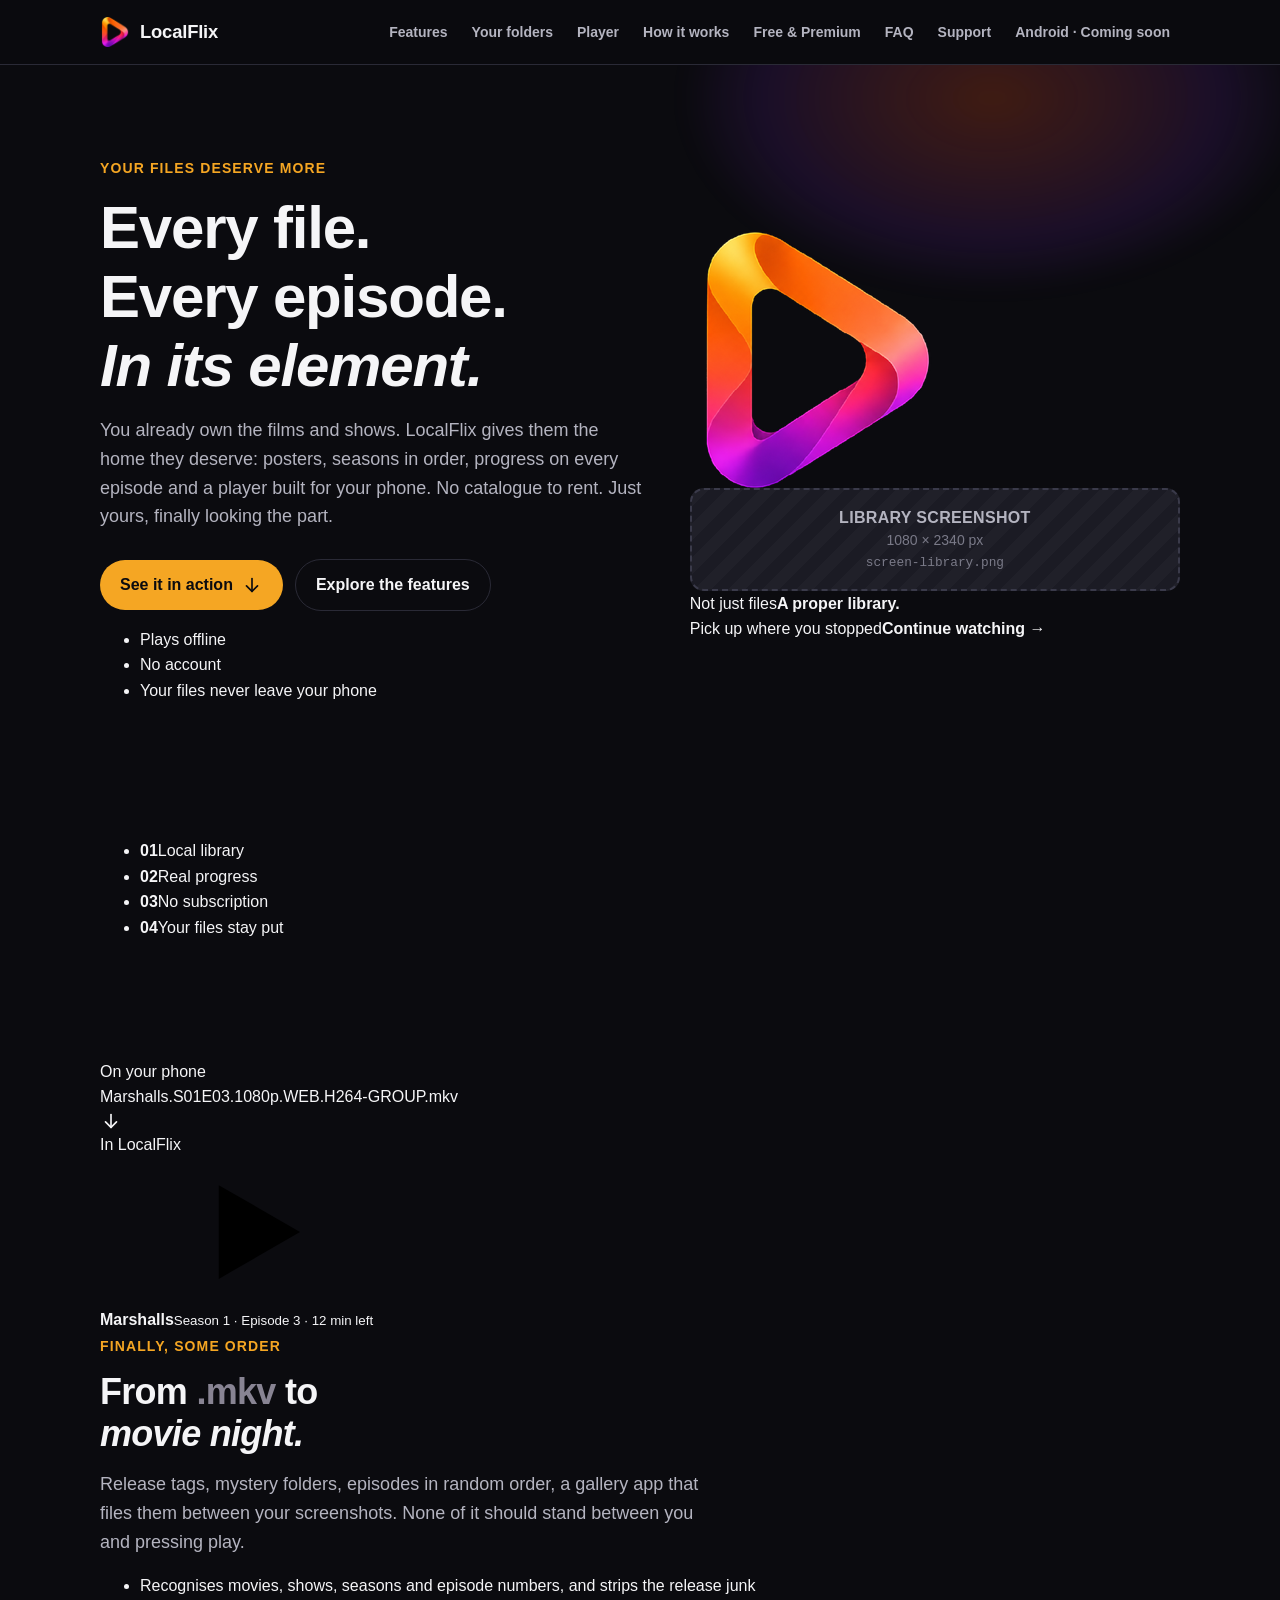
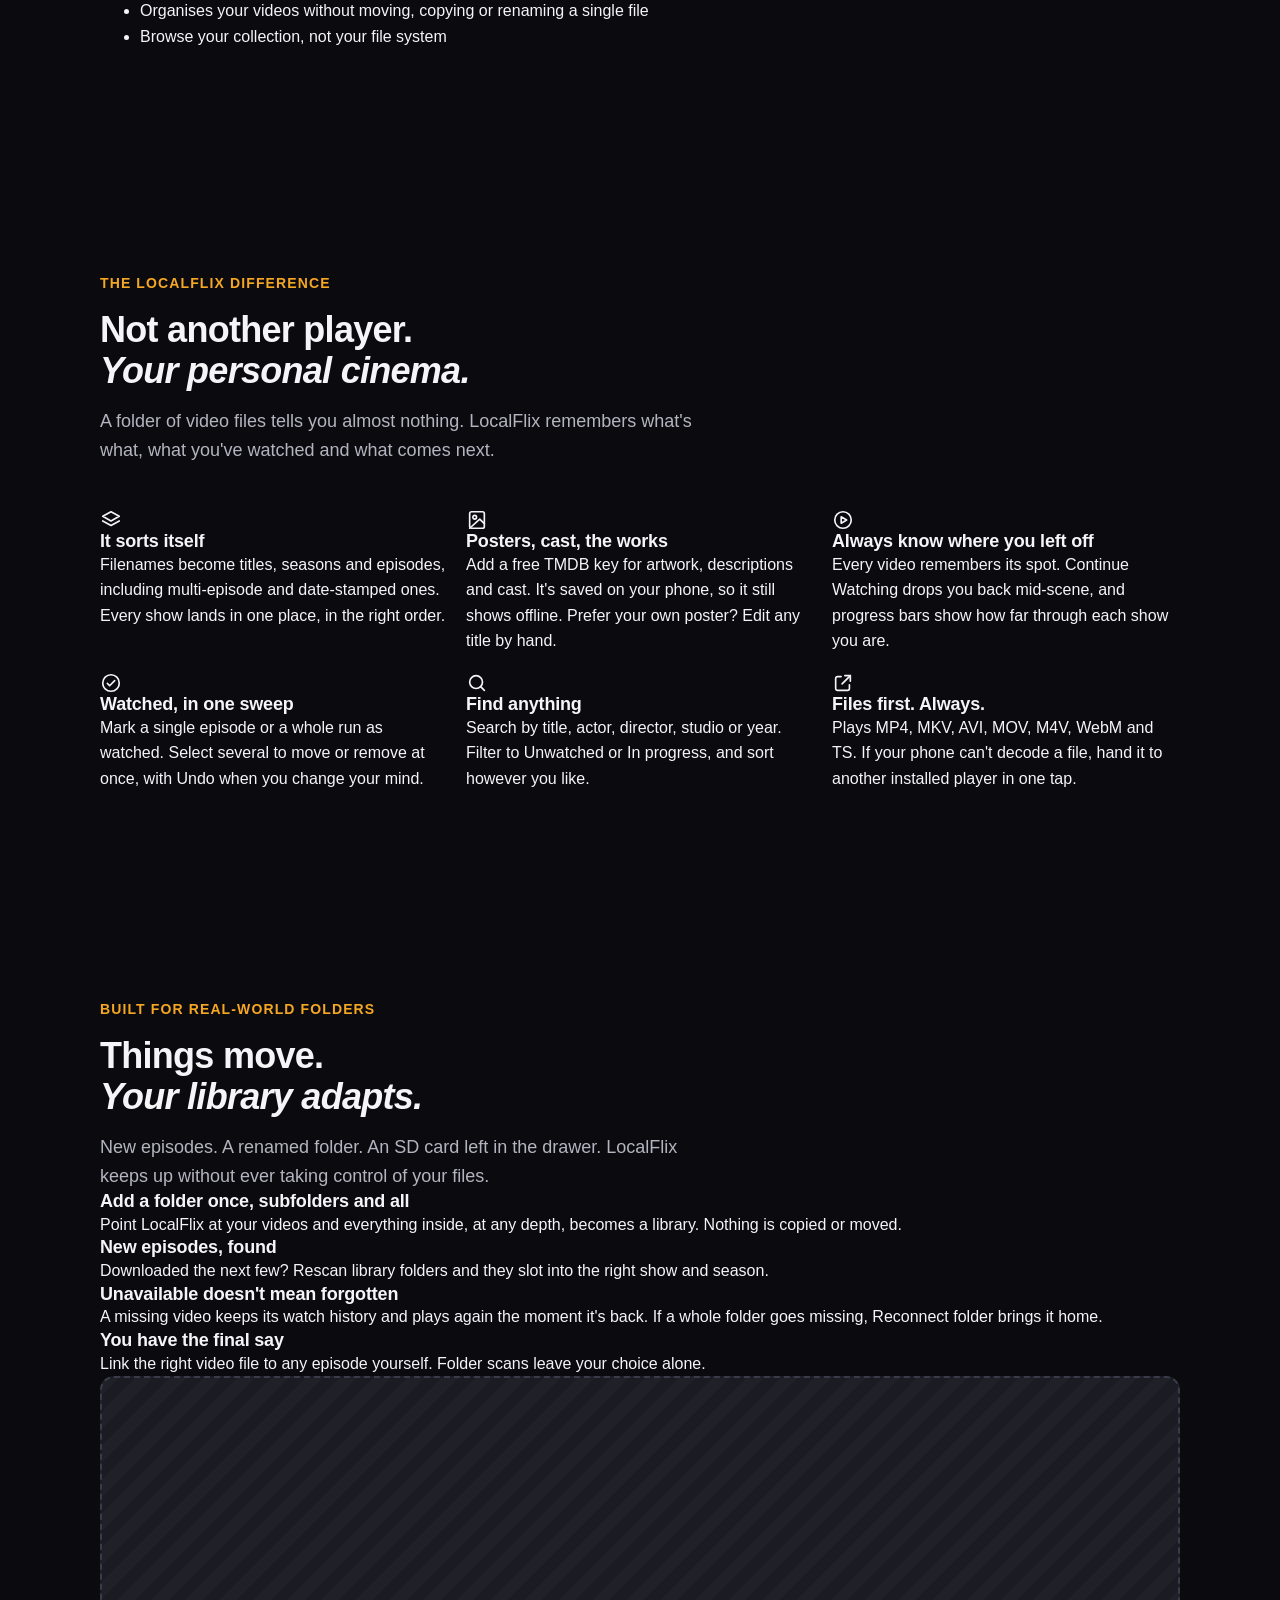
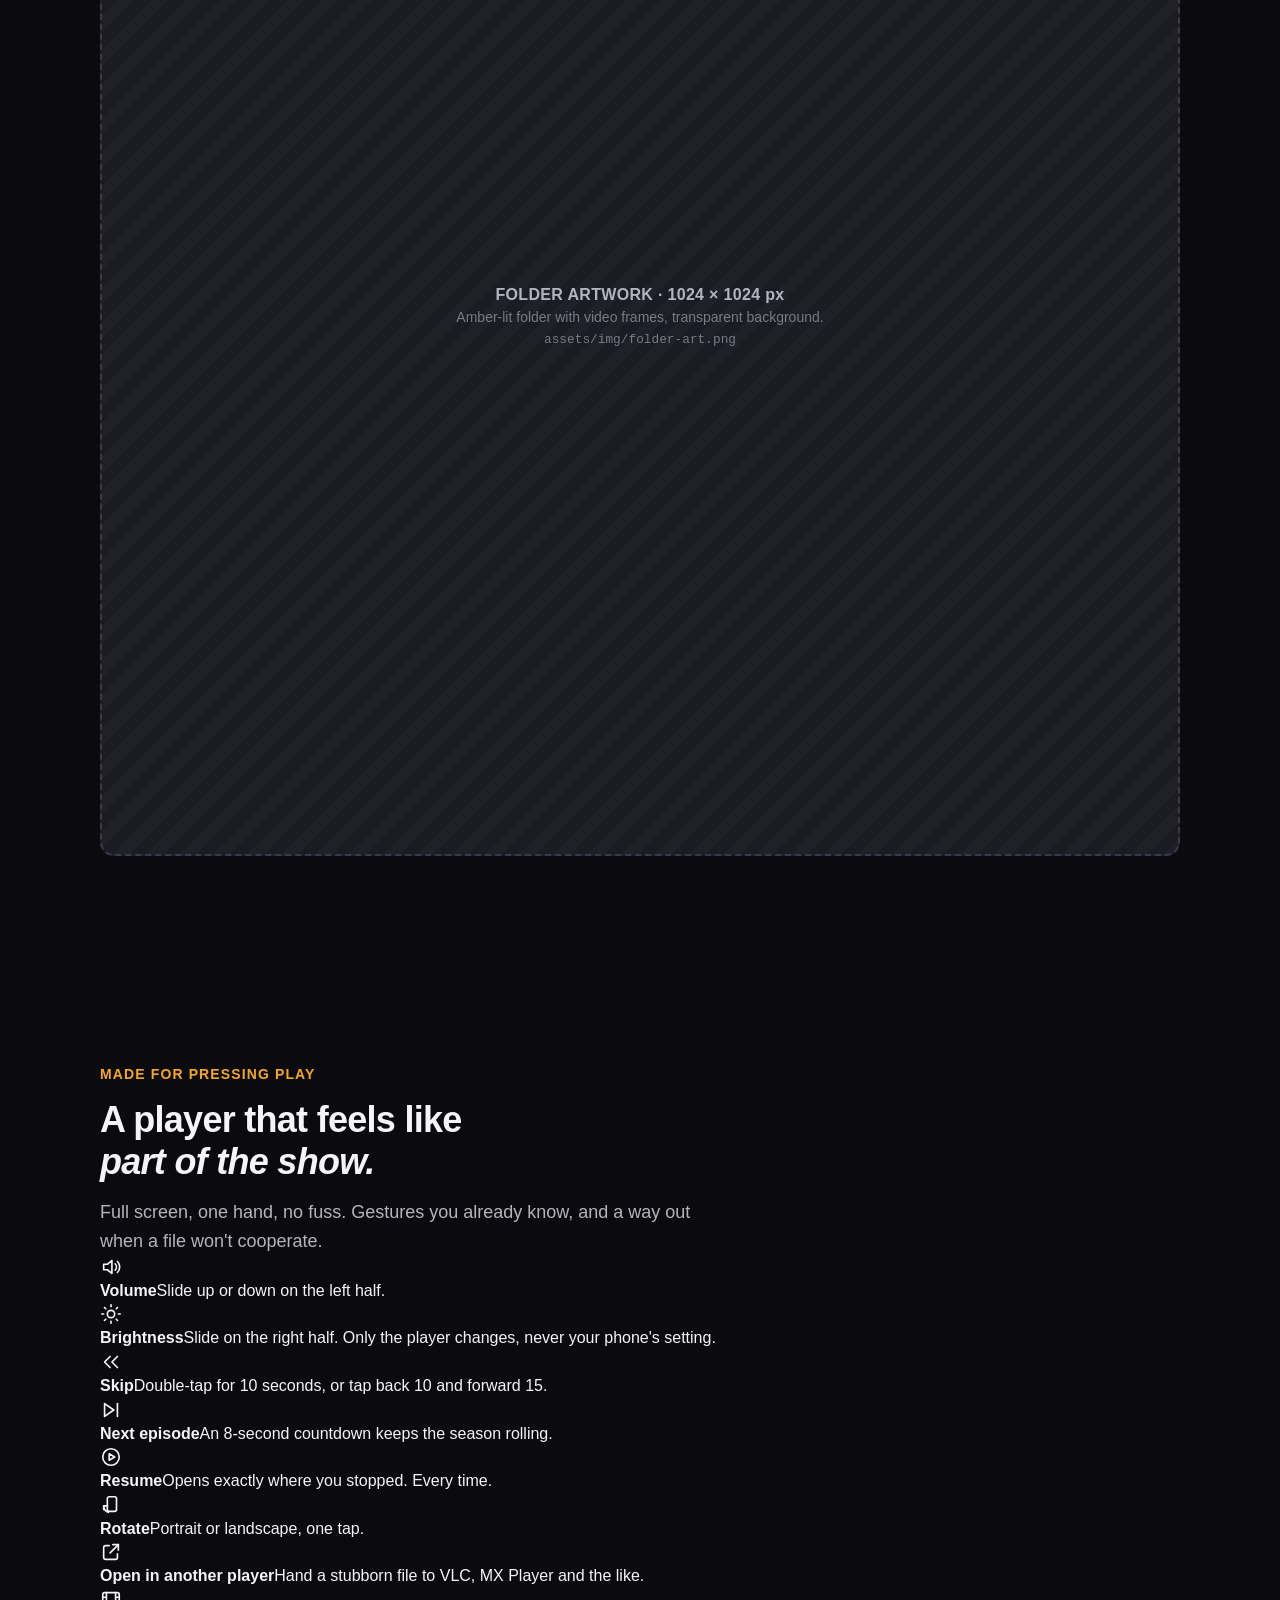
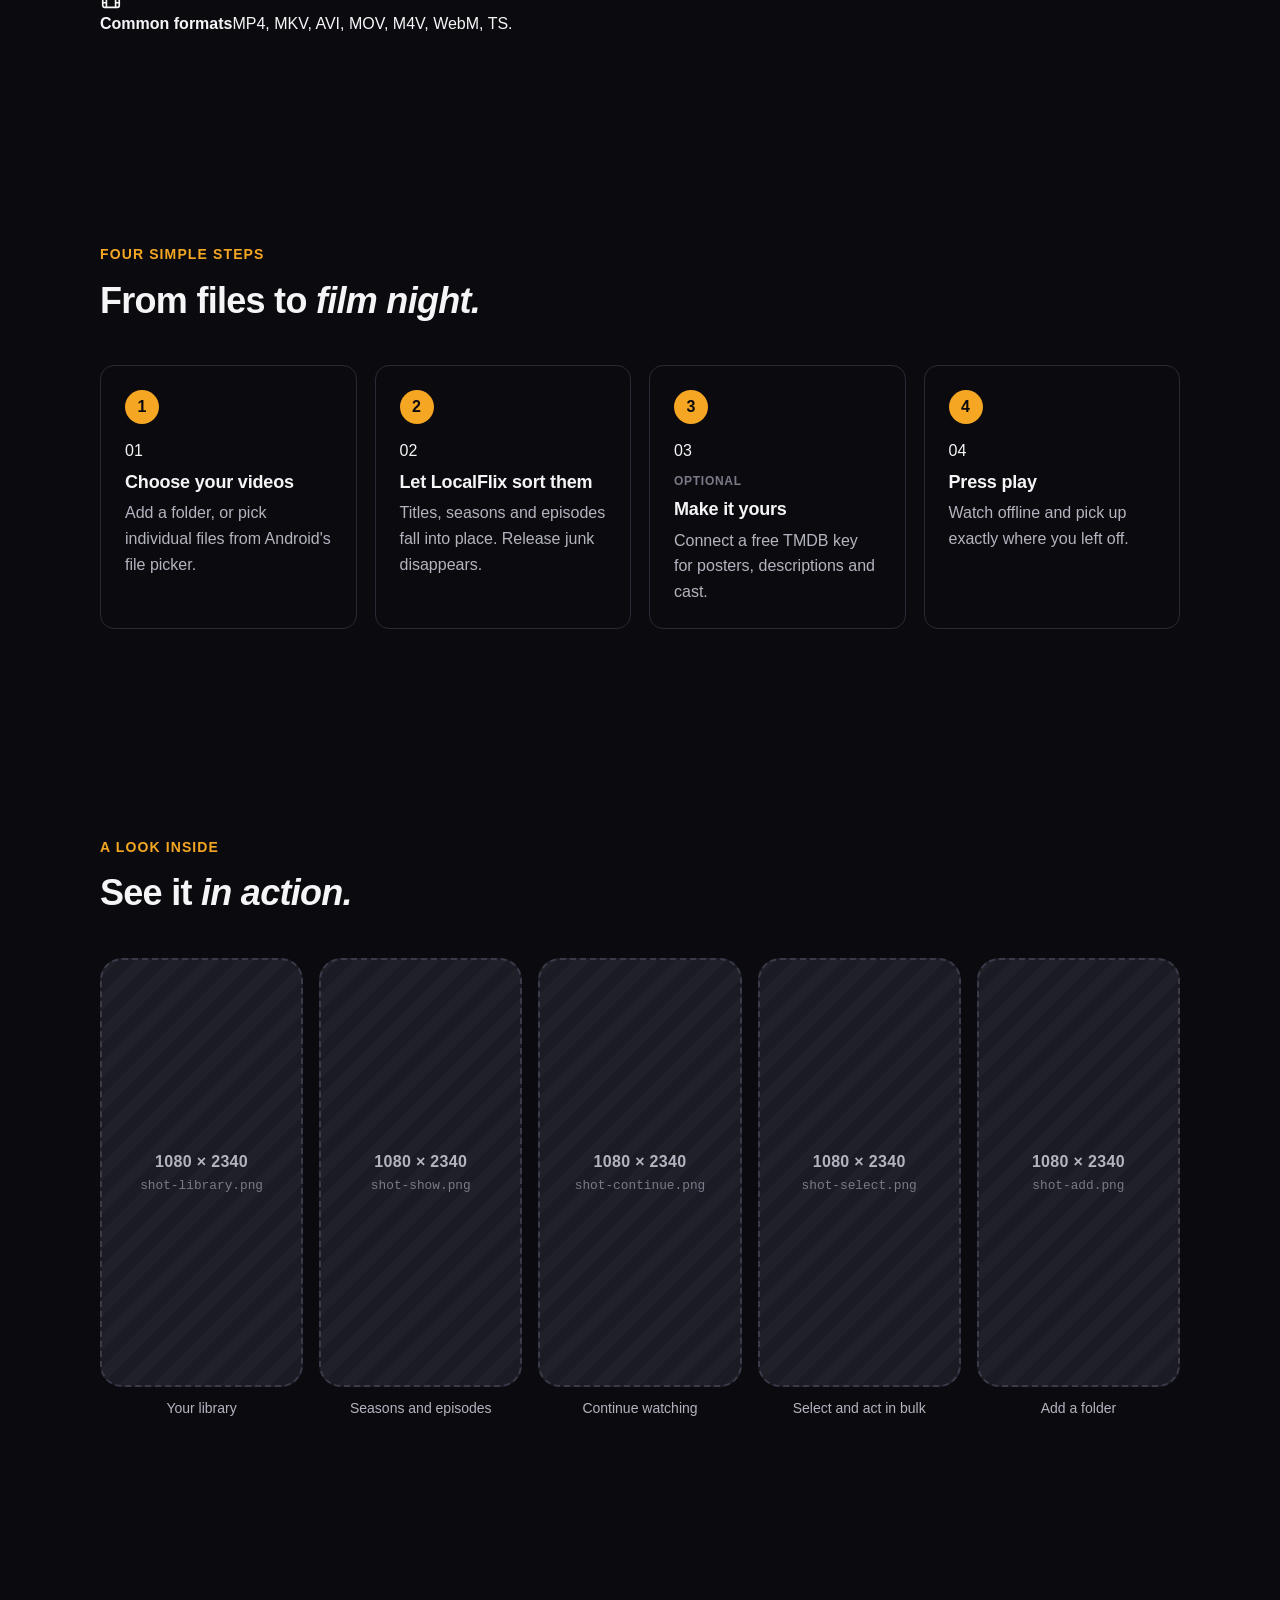
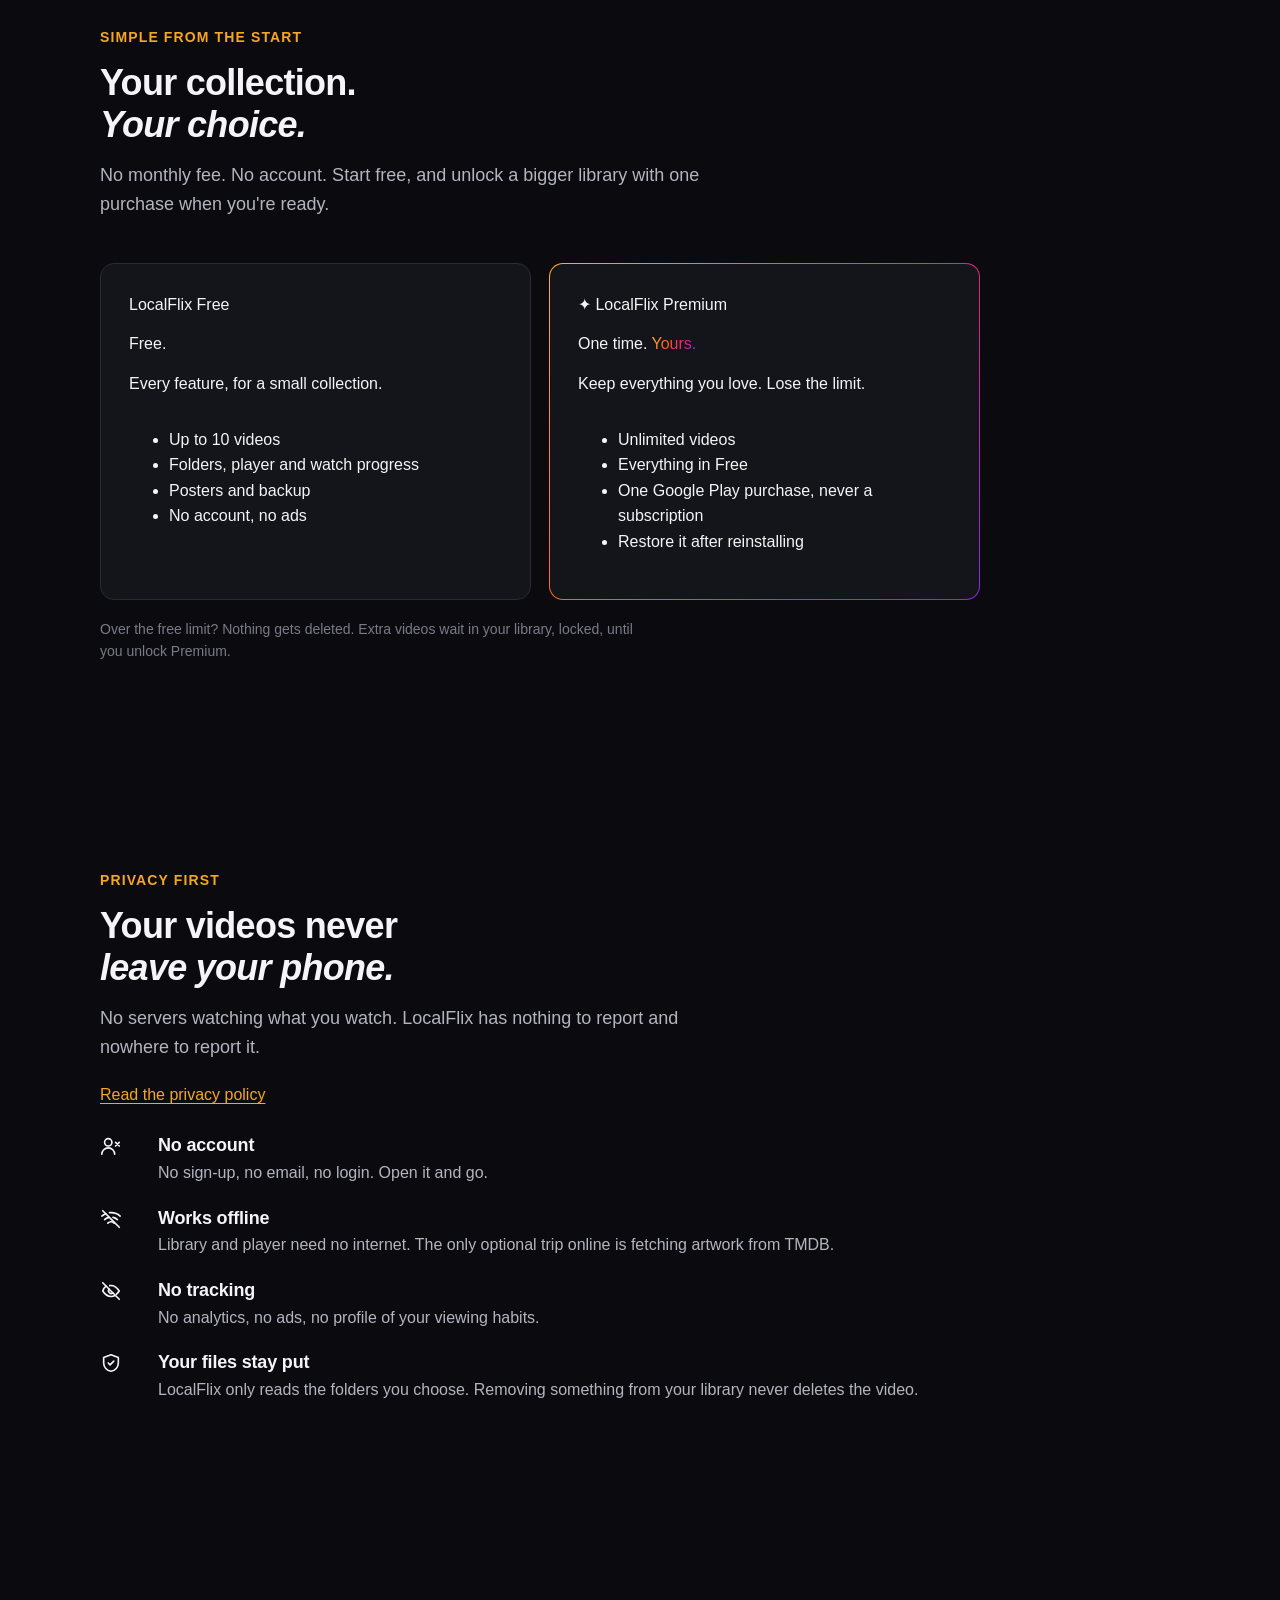
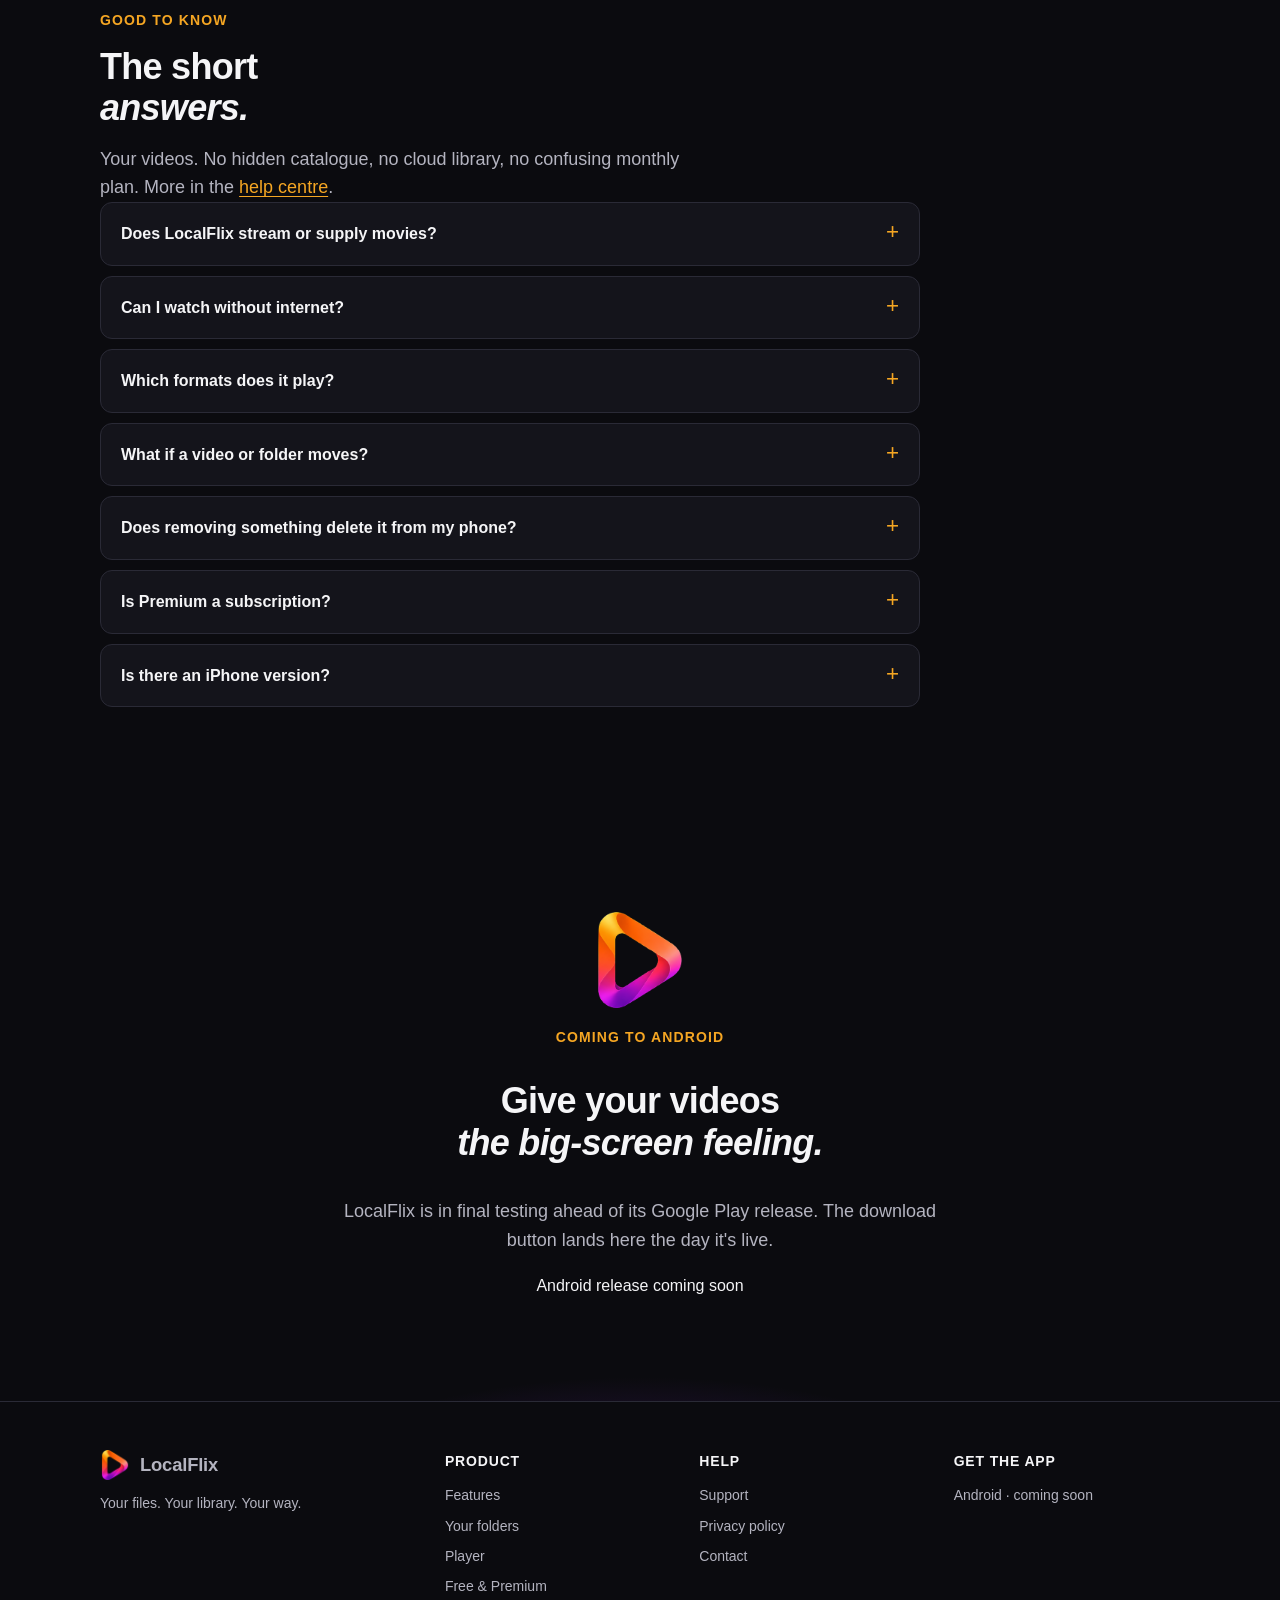
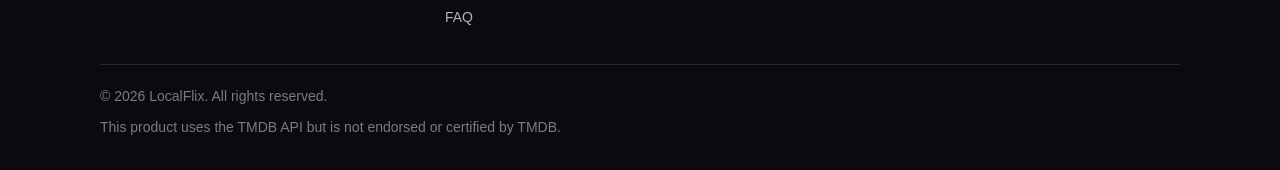
==== commit e7a4f9fb: "v2" ====
--- a/index.html
+++ b/index.html
@@ -3,16 +3,17 @@
 <head>
   <meta charset="utf-8">
   <meta name="viewport" content="width=device-width, initial-scale=1, viewport-fit=cover">
-  <title>LocalFlix: your videos, finally a library</title>
-  <meta name="description" content="LocalFlix turns the video files already on your Android phone into a proper library of movies and shows, with posters, seasons, progress and resume. Offline. No account.">
+  <title>LocalFlix: your files, the full cinematic treatment</title>
+  <meta name="description" content="LocalFlix turns the movies and shows already on your Android phone into a private library with posters, seasons, progress and resume. Offline. No account. No subscription.">
   <meta name="theme-color" content="#0b0b0f">
   <link rel="canonical" href="https://local-flicks.com/">
 
   <!-- Social preview. Placeholder: create assets/img/og-image.png at 1200 × 630 px. -->
   <meta property="og:type" content="website">
+  <meta property="og:site_name" content="LocalFlix">
   <meta property="og:url" content="https://local-flicks.com/">
-  <meta property="og:title" content="LocalFlix: your videos, finally a library">
-  <meta property="og:description" content="Posters, seasons, progress and resume for the videos already on your phone. Offline. No account.">
+  <meta property="og:title" content="LocalFlix: your files, the full cinematic treatment">
+  <meta property="og:description" content="Your own videos, transformed into a proper movie and TV library. Android. Offline. No account.">
   <meta property="og:image" content="https://local-flicks.com/assets/img/og-image.png">
   <meta name="twitter:card" content="summary_large_image">
 
@@ -22,19 +23,17 @@
 </head>
 <body id="top">
 
-<!-- Icon sprite (inline: no icon font or CDN, so the site makes no third-party requests). -->
+<!-- Inline icon sprite: no icon font or CDN, so the site makes no third-party requests. -->
 <svg width="0" height="0" style="position:absolute" aria-hidden="true">
   <symbol id="i-folder" viewBox="0 0 24 24"><path d="M3 7a2 2 0 0 1 2-2h4l2 2h8a2 2 0 0 1 2 2v8a2 2 0 0 1-2 2H5a2 2 0 0 1-2-2z"/></symbol>
   <symbol id="i-film" viewBox="0 0 24 24"><rect x="3" y="4" width="18" height="16" rx="2"/><path d="M7 4v16M17 4v16M3 9h4M3 15h4M17 9h4M17 15h4"/></symbol>
-  <symbol id="i-tv" viewBox="0 0 24 24"><rect x="3" y="7" width="18" height="13" rx="2"/><path d="M8 3l4 4 4-4"/></symbol>
   <symbol id="i-poster" viewBox="0 0 24 24"><rect x="4" y="3" width="16" height="18" rx="2"/><circle cx="9.5" cy="9" r="2"/><path d="M20 16l-5-5-11 10"/></symbol>
   <symbol id="i-play" viewBox="0 0 24 24"><circle cx="12" cy="12" r="9"/><path d="M10 8.5v7l6-3.5z"/></symbol>
+  <symbol id="i-solidplay" viewBox="0 0 24 24"><path d="M7 4.5v15l13-7.5z"/></symbol>
   <symbol id="i-check" viewBox="0 0 24 24"><circle cx="12" cy="12" r="9"/><path d="M8 12.5l2.5 2.5L16 9.5"/></symbol>
-  <symbol id="i-tick" viewBox="0 0 24 24"><path d="M5 12.5l4.5 4.5L19 7.5"/></symbol>
   <symbol id="i-search" viewBox="0 0 24 24"><circle cx="11" cy="11" r="7"/><path d="M20 20l-4-4"/></symbol>
   <symbol id="i-backup" viewBox="0 0 24 24"><path d="M3 4h18v4H3z"/><path d="M4 8h16v11a2 2 0 0 1-2 2H6a2 2 0 0 1-2-2z"/><path d="M10 13h4"/></symbol>
-  <symbol id="i-refresh" viewBox="0 0 24 24"><path d="M20 12a8 8 0 1 1-2.34-5.66"/><path d="M20 4v5h-5"/></symbol>
-  <symbol id="i-link" viewBox="0 0 24 24"><path d="M10 14a4 4 0 0 0 5.66 0l3-3a4 4 0 0 0-5.66-5.66l-1 1"/><path d="M14 10a4 4 0 0 0-5.66 0l-3 3a4 4 0 0 0 5.66 5.66l1-1"/></symbol>
+  <symbol id="i-layers" viewBox="0 0 24 24"><path d="M12 3l9 5-9 5-9-5z"/><path d="M3 13l9 5 9-5"/></symbol>
   <symbol id="i-external" viewBox="0 0 24 24"><path d="M14 4h6v6"/><path d="M20 4l-9 9"/><path d="M19 14v4a2 2 0 0 1-2 2H6a2 2 0 0 1-2-2V7a2 2 0 0 1 2-2h4"/></symbol>
   <symbol id="i-shield" viewBox="0 0 24 24"><path d="M12 3l8 3v6c0 4.5-3.4 8.3-8 9-4.6-.7-8-4.5-8-9V6z"/><path d="M9 12l2 2 4-4"/></symbol>
   <symbol id="i-offline" viewBox="0 0 24 24"><path d="M3 3l18 18"/><path d="M8.5 16.5a5 5 0 0 1 7 0"/><path d="M5 12.6a10 10 0 0 1 4.8-2.4"/><path d="M14.2 10.2A10 10 0 0 1 19 12.6"/><path d="M2 8.8a15 15 0 0 1 4.3-2.6"/><path d="M10.4 5.1A15 15 0 0 1 22 8.8"/></symbol>
@@ -45,327 +44,305 @@
   <symbol id="i-seek" viewBox="0 0 24 24"><path d="M11 6l-6 6 6 6"/><path d="M19 6l-6 6 6 6"/></symbol>
   <symbol id="i-next" viewBox="0 0 24 24"><path d="M5 5l10 7-10 7z"/><path d="M19 5v14"/></symbol>
   <symbol id="i-rotate" viewBox="0 0 24 24"><rect x="8" y="3" width="10" height="16" rx="2"/><path d="M4 13a8 8 0 0 0 5 7"/><path d="M4 17v-4h4"/></symbol>
-  <symbol id="i-lock" viewBox="0 0 24 24"><rect x="5" y="11" width="14" height="10" rx="2"/><path d="M8 11V7a4 4 0 0 1 8 0v4"/></symbol>
-  <symbol id="i-unlock" viewBox="0 0 24 24"><rect x="5" y="11" width="14" height="10" rx="2"/><path d="M8 11V7a4 4 0 0 1 7.6-1.8"/></symbol>
-  <symbol id="i-layers" viewBox="0 0 24 24"><path d="M12 3l9 5-9 5-9-5z"/><path d="M3 13l9 5 9-5"/></symbol>
-  <symbol id="i-sparkles" viewBox="0 0 24 24"><path d="M12 3l1.8 4.7 4.7 1.8-4.7 1.8L12 16l-1.8-4.7L5.5 9.5l4.7-1.8z"/><path d="M19 15l.8 2 2 .8-2 .8-.8 2-.8-2-2-.8 2-.8z"/></symbol>
-  <symbol id="i-phone" viewBox="0 0 24 24"><rect x="7" y="2" width="10" height="20" rx="2"/><path d="M11 18h2"/></symbol>
+  <symbol id="i-down" viewBox="0 0 24 24"><path d="M12 5v14"/><path d="M6 13l6 6 6-6"/></symbol>
   <symbol id="i-menu" viewBox="0 0 24 24"><path d="M4 7h16M4 12h16M4 17h16"/></symbol>
-  <symbol id="i-download" viewBox="0 0 24 24"><path d="M12 3v12"/><path d="M7 10l5 5 5-5"/><path d="M5 21h14"/></symbol>
-  <symbol id="i-alert" viewBox="0 0 24 24"><circle cx="12" cy="12" r="9"/><path d="M12 7.5v5.5"/><path d="M12 16.5h.01"/></symbol>
 </svg>
 
 <a class="skip" href="#main">Skip to content</a>
 
 <header class="site-header">
   <div class="wrap">
-    <a class="brand" href="#top"><img src="assets/img/mark.png" alt="" width="30" height="30">LocalFlix</a>
+    <a class="brand" href="#top" aria-label="LocalFlix home"><img src="assets/img/mark.png" alt="" width="36" height="36"><span>Local<b>Flix</b></span></a>
     <button class="menu-toggle" type="button" aria-expanded="false" aria-controls="site-nav" aria-label="Menu">
       <svg class="icon"><use href="#i-menu"/></svg>
     </button>
     <nav id="site-nav" class="nav" aria-label="Main">
       <a href="#features">Features</a>
-      <a href="#folders">Folders</a>
+      <a href="#folders">Your folders</a>
       <a href="#player">Player</a>
       <a href="#how">How it works</a>
       <a href="#pricing">Free &amp; Premium</a>
       <a href="#faq">FAQ</a>
-      <a class="btn" href="#download"><svg class="icon"><use href="#i-download"/></svg>Get the app</a>
+      <a href="support.html">Support</a>
+      <!-- At launch: change to the Google Play link. -->
+      <a class="pill-soon" href="#download"><span class="dot"></span>Android · Coming soon</a>
     </nav>
   </div>
 </header>
 
 <main id="main">
 
-  <!-- 1. HERO -->
+  <!-- HERO -->
   <section class="hero" aria-labelledby="hero-title">
     <div class="wrap">
-      <div class="hero-copy">
-        <span class="eyebrow">Your videos, your library</span>
-        <h1 id="hero-title">You already own the films. <span class="ribbon-text">Now they look like it.</span></h1>
-        <p class="lede">LocalFlix turns the video files already on your Android phone into a proper library of movies and shows, with posters, seasons, progress and resume. Nothing to stream, nothing to sign up for. It just plays what you have.</p>
+      <div>
+        <span class="eyebrow">Your files deserve more</span>
+        <h1 id="hero-title">Every file.<br>Every episode.<br><em>In its element.</em></h1>
+        <p class="lede">You already own the films and shows. LocalFlix gives them the home they deserve: posters, seasons in order, progress on every episode and a player built for your phone. No catalogue to rent. Just yours, finally looking the part.</p>
         <div class="cta-row">
-          <!-- Replace with Google's official "Get it on Google Play" badge once the listing is live. -->
-          <a class="btn" href="https://play.google.com/store/apps/details?id=com.localflix.app"><svg class="icon"><use href="#i-download"/></svg>Get it on Google Play</a>
-          <a class="btn btn-ghost" href="#how">See how it works</a>
+          <a class="btn" href="#gallery">See it in action <svg class="icon"><use href="#i-down"/></svg></a>
+          <a class="btn btn-ghost" href="#features">Explore the features</a>
         </div>
-        <p class="microcopy">Free to download. No account. Works offline. Android.</p>
-        <div class="chips" aria-label="Highlights">
-          <span class="chip"><svg class="icon"><use href="#i-play"/></svg>Resume where you left off</span>
-          <span class="chip"><svg class="icon"><use href="#i-tv"/></svg>Seasons sorted for you</span>
-          <span class="chip"><svg class="icon"><use href="#i-offline"/></svg>No internet needed to watch</span>
+        <ul class="checks">
+          <li>Plays offline</li>
+          <li>No account</li>
+          <li>Your files never leave your phone</li>
+        </ul>
+      </div>
+      <div class="hero-art">
+        <div class="orbit" aria-hidden="true"></div>
+        <img class="backmark" src="assets/img/mark.png" alt="" aria-hidden="true">
+        <div class="phone">
+          <div class="phone-screen">
+            <!-- Replace this placeholder with: <img src="assets/img/screen-library.png" alt="LocalFlix library screen" width="1080" height="2340"> -->
+            <figure class="ph ph-screen"><figcaption><strong>LIBRARY SCREENSHOT</strong>1080 × 2340 px<br><code>screen-library.png</code></figcaption></figure>
+          </div>
         </div>
-      </div>
-      <figure class="ph ph-hero">
-        <figcaption><strong>HERO IMAGE · 1600 × 1200 px</strong>Two or three phones: library grid, show page, player.<br><code>assets/img/hero.png</code></figcaption>
-      </figure>
-    </div>
-  </section>
-
-  <!-- 2. PROBLEM -->
-  <section class="section-alt" aria-labelledby="problem-title">
-    <div class="wrap problem">
-      <div>
-        <span class="eyebrow">The problem</span>
-        <h2 id="problem-title">A folder called Downloads is not a library.</h2>
-        <ul class="pains">
-          <li><svg class="icon"><use href="#i-alert"/></svg><span>Your episodes are named like a ransom note, and the gallery app mixes them in with your screenshots.</span></li>
-          <li><svg class="icon"><use href="#i-alert"/></svg><span>You can never remember which episode you were on, or where in it.</span></li>
-          <li><svg class="icon"><use href="#i-alert"/></svg><span>Move a folder or swap an SD card and most players lose track of everything.</span></li>
-          <li><svg class="icon"><use href="#i-alert"/></svg><span>Streaming apps want a monthly fee to show you a nice poster. These files are already yours.</span></li>
-        </ul>
-      </div>
-      <div class="rename" aria-label="Example: how LocalFlix tidies a filename">
-        <div class="rename-row">
-          <span class="rename-label">On your phone</span>
-          <span class="filename">Marshalls.S01E03.1080p.WEB.H264-GROUP.mkv</span>
+        <div class="float-card float-top" aria-hidden="true"><span>Not just files</span><strong>A proper library.</strong></div>
+        <div class="float-card float-bottom" aria-hidden="true"><span><i class="dot"></i>Pick up where you stopped</span><strong>Continue watching &rarr;</strong></div>
+      </div>
+    </div>
+  </section>
+
+  <div class="strip" aria-label="Highlights">
+    <div class="wrap">
+      <ul>
+        <li><b>01</b>Local library</li>
+        <li><b>02</b>Real progress</li>
+        <li><b>03</b>No subscription</li>
+        <li><b>04</b>Your files stay put</li>
+      </ul>
+    </div>
+  </div>
+
+  <!-- FROM .MKV TO MOVIE NIGHT -->
+  <section class="shift" aria-labelledby="shift-title">
+    <div class="wrap split">
+      <div class="file-visual" aria-label="Example: a file name organised into an episode">
+        <span class="file-label">On your phone</span>
+        <div class="raw-file">Marshalls.S01E03.1080p.WEB.H264-GROUP.mkv</div>
+        <div class="file-arrow" aria-hidden="true"><svg class="icon"><use href="#i-down"/></svg></div>
+        <span class="file-label">In LocalFlix</span>
+        <div class="file-after">
+          <div class="play" aria-hidden="true"><svg><use href="#i-solidplay"/></svg></div>
+          <div><strong>Marshalls</strong><small>Season 1 · Episode 3 · 12 min left</small></div>
         </div>
-        <div class="rename-row">
-          <span class="rename-label">In LocalFlix</span>
-          <div class="tidy"><b>Marshalls</b><span>S01E03</span></div>
+      </div>
+      <div>
+        <span class="eyebrow">Finally, some order</span>
+        <h2 id="shift-title" class="display">From <span style="color:#888493">.mkv</span> to<br><em>movie night.</em></h2>
+        <p class="lede">Release tags, mystery folders, episodes in random order, a gallery app that files them between your screenshots. None of it should stand between you and pressing play.</p>
+        <ul class="sparks">
+          <li>Recognises movies, shows, seasons and episode numbers, and strips the release junk</li>
+          <li>Organises your videos without moving, copying or renaming a single file</li>
+          <li>Browse your collection, not your file system</li>
+        </ul>
+      </div>
+    </div>
+  </section>
+
+  <!-- FEATURES -->
+  <section id="features" aria-labelledby="features-title">
+    <div class="wrap">
+      <div class="section-head">
+        <span class="eyebrow">The LocalFlix difference</span>
+        <h2 id="features-title" class="display">Not another player.<br><em>Your personal cinema.</em></h2>
+        <p class="lede">A folder of video files tells you almost nothing. LocalFlix remembers what's what, what you've watched and what comes next.</p>
+      </div>
+      <div class="grid-3">
+        <article class="feature">
+          <div class="symbol" aria-hidden="true"><svg class="icon"><use href="#i-layers"/></svg></div>
+          <h3>It sorts itself</h3>
+          <p>Filenames become titles, seasons and episodes, including multi-episode and date-stamped ones. Every show lands in one place, in the right order.</p>
+        </article>
+        <article class="feature">
+          <div class="symbol" aria-hidden="true"><svg class="icon"><use href="#i-poster"/></svg></div>
+          <h3>Posters, cast, the works</h3>
+          <p>Add a free TMDB key for artwork, descriptions and cast. It's saved on your phone, so it still shows offline. Prefer your own poster? Edit any title by hand.</p>
+        </article>
+        <article class="feature">
+          <div class="symbol" aria-hidden="true"><svg class="icon"><use href="#i-play"/></svg></div>
+          <h3>Always know where you left off</h3>
+          <p>Every video remembers its spot. Continue Watching drops you back mid-scene, and progress bars show how far through each show you are.</p>
+        </article>
+        <article class="feature">
+          <div class="symbol" aria-hidden="true"><svg class="icon"><use href="#i-check"/></svg></div>
+          <h3>Watched, in one sweep</h3>
+          <p>Mark a single episode or a whole run as watched. Select several to move or remove at once, with Undo when you change your mind.</p>
+        </article>
+        <article class="feature">
+          <div class="symbol" aria-hidden="true"><svg class="icon"><use href="#i-search"/></svg></div>
+          <h3>Find anything</h3>
+          <p>Search by title, actor, director, studio or year. Filter to Unwatched or In progress, and sort however you like.</p>
+        </article>
+        <article class="feature">
+          <div class="symbol" aria-hidden="true"><svg class="icon"><use href="#i-external"/></svg></div>
+          <h3>Files first. Always.</h3>
+          <p>Plays MP4, MKV, AVI, MOV, M4V, WebM and TS. If your phone can't decode a file, hand it to another installed player in one tap.</p>
+        </article>
+      </div>
+    </div>
+  </section>
+
+  <!-- FOLDERS -->
+  <section id="folders" class="folders band" aria-labelledby="folders-title">
+    <div class="wrap split">
+      <div>
+        <span class="eyebrow">Built for real-world folders</span>
+        <h2 id="folders-title" class="display">Things move.<br><em>Your library adapts.</em></h2>
+        <p class="lede">New episodes. A renamed folder. An SD card left in the drawer. LocalFlix keeps up without ever taking control of your files.</p>
+        <div class="folder-points">
+          <article><h3>Add a folder once, subfolders and all</h3><p>Point LocalFlix at your videos and everything inside, at any depth, becomes a library. Nothing is copied or moved.</p></article>
+          <article><h3>New episodes, found</h3><p>Downloaded the next few? Rescan library folders and they slot into the right show and season.</p></article>
+          <article><h3>Unavailable doesn't mean forgotten</h3><p>A missing video keeps its watch history and plays again the moment it's back. If a whole folder goes missing, Reconnect folder brings it home.</p></article>
+          <article><h3>You have the final say</h3><p>Link the right video file to any episode yourself. Folder scans leave your choice alone.</p></article>
         </div>
-        <hr>
-        <div class="rename-row">
-          <span class="rename-label">On your phone</span>
-          <span class="filename">Heat.1995.REMASTERED.BluRay.x264.mp4</span>
-        </div>
-        <div class="rename-row">
-          <span class="rename-label">In LocalFlix</span>
-          <div class="tidy"><b>Heat</b><span>1995 · Movie</span></div>
-        </div>
-      </div>
-    </div>
-  </section>
-
-  <!-- 3. FEATURES -->
-  <section id="features" aria-labelledby="features-title">
+      </div>
+      <div class="folder-media">
+        <!-- Replace with: <img src="assets/img/folder-art.png" alt="" width="1024" height="1024"> (transparent background) -->
+        <figure class="ph ph-square"><figcaption><strong>FOLDER ARTWORK · 1024 × 1024 px</strong>Amber-lit folder with video frames, transparent background.<br><code>assets/img/folder-art.png</code></figcaption></figure>
+      </div>
+    </div>
+  </section>
+
+  <!-- PLAYER -->
+  <section id="player" class="player-band" aria-labelledby="player-title">
+    <div class="wrap">
+      <div>
+        <span class="eyebrow">Made for pressing play</span>
+        <h2 id="player-title" class="display">A player that feels like<br><em>part of the show.</em></h2>
+        <p class="lede">Full screen, one hand, no fuss. Gestures you already know, and a way out when a file won't cooperate.</p>
+      </div>
+      <div class="facts">
+        <div><b><svg class="icon"><use href="#i-volume"/></svg>Volume</b>Slide up or down on the left half.</div>
+        <div><b><svg class="icon"><use href="#i-sun"/></svg>Brightness</b>Slide on the right half. Only the player changes, never your phone's setting.</div>
+        <div><b><svg class="icon"><use href="#i-seek"/></svg>Skip</b>Double-tap for 10 seconds, or tap back 10 and forward 15.</div>
+        <div><b><svg class="icon"><use href="#i-next"/></svg>Next episode</b>An 8-second countdown keeps the season rolling.</div>
+        <div><b><svg class="icon"><use href="#i-play"/></svg>Resume</b>Opens exactly where you stopped. Every time.</div>
+        <div><b><svg class="icon"><use href="#i-rotate"/></svg>Rotate</b>Portrait or landscape, one tap.</div>
+        <div><b><svg class="icon"><use href="#i-external"/></svg>Open in another player</b>Hand a stubborn file to VLC, MX Player and the like.</div>
+        <div><b><svg class="icon"><use href="#i-film"/></svg>Common formats</b>MP4, MKV, AVI, MOV, M4V, WebM, TS.</div>
+      </div>
+    </div>
+  </section>
+
+  <!-- HOW IT WORKS -->
+  <section id="how" aria-labelledby="how-title">
     <div class="wrap">
       <div class="section-head">
-        <span class="eyebrow">Features</span>
-        <h2 id="features-title">Everything a streaming app does, for the files you own.</h2>
-      </div>
-      <div class="grid-3">
-        <article class="card">
-          <div class="card-icon"><svg class="icon"><use href="#i-layers"/></svg></div>
-          <h3>Movies and shows, sorted for you</h3>
-          <p>LocalFlix reads your filenames, recognises seasons and episodes (and date-stamped episodes too), cleans up the release junk and groups everything into titles.</p>
-        </article>
-        <article class="card">
-          <div class="card-icon"><svg class="icon"><use href="#i-poster"/></svg></div>
-          <h3>Posters, cast and details</h3>
-          <p>Add a free TMDB key and LocalFlix fetches posters, backdrops, descriptions and cast. Artwork is saved on your phone, so it still shows offline. Prefer your own? Edit any title by hand.</p>
-        </article>
-        <article class="card">
-          <div class="card-icon"><svg class="icon"><use href="#i-play"/></svg></div>
-          <h3>Continue watching</h3>
-          <p>Every video remembers where you stopped. Pick up mid-episode from the Continue Watching row, and progress bars show how far through each title you are.</p>
-        </article>
-        <article class="card">
-          <div class="card-icon"><svg class="icon"><use href="#i-check"/></svg></div>
-          <h3>Watched, unwatched, in bulk</h3>
-          <p>Mark one episode or a whole selection as watched. Select several episodes to move or remove them together, with Undo if you change your mind.</p>
-        </article>
-        <article class="card">
-          <div class="card-icon"><svg class="icon"><use href="#i-search"/></svg></div>
-          <h3>Search and filters</h3>
-          <p>Search by title, cast member, director, studio or year. Filter by Movies or Shows, Unwatched, In progress, Completed or Has unavailable files, and sort by newest, oldest or A to Z.</p>
-        </article>
-        <article class="card">
-          <div class="card-icon"><svg class="icon"><use href="#i-backup"/></svg></div>
-          <h3>Backup and restore</h3>
-          <p>Save your library and watch history to a backup file you control, and restore it later. No cloud account involved.</p>
-        </article>
-      </div>
-    </div>
-  </section>
-
-  <!-- 4. FOLDERS SPOTLIGHT -->
-  <section id="folders" class="section-alt" aria-labelledby="folders-title">
-    <div class="wrap spotlight">
-      <figure class="ph ph-feature spotlight-media">
-        <figcaption><strong>FEATURE IMAGE · 1200 × 900 px</strong>Show page with a "Can't open folder" banner and Reconnect, or the Add to Library sheet.<br><code>assets/img/folders.png</code></figcaption>
-      </figure>
-      <div>
-        <span class="eyebrow">Standout feature</span>
-        <h2 id="folders-title">Point it at a folder. It keeps up.</h2>
-        <p class="lede">Add a folder once and LocalFlix looks after it: new episodes, moved files, missing ones and folders that go away and come back.</p>
-        <ul class="points">
-          <li><div class="card-icon"><svg class="icon"><use href="#i-folder"/></svg></div><div><h3>Add folder, including subfolders</h3><p>Pick a folder and every video inside it, at any depth, joins your library. Nothing is copied or moved: LocalFlix plays your files where they are.</p></div></li>
-          <li><div class="card-icon"><svg class="icon"><use href="#i-refresh"/></svg></div><div><h3>New episodes, found</h3><p>Downloaded the next few episodes? Rescan library folders and they slot into the right show and season.</p></div></li>
-          <li><div class="card-icon"><svg class="icon"><use href="#i-alert"/></svg></div><div><h3>Unavailable, not deleted</h3><p>If a video goes missing, it is marked Unavailable and keeps its watch history. If it comes back, it plays again. If the whole folder can't be opened, LocalFlix says so and offers Reconnect folder.</p></div></li>
-          <li><div class="card-icon"><svg class="icon"><use href="#i-link"/></svg></div><div><h3>Link a video file yourself</h3><p>For anything LocalFlix can't find on its own, link the right video file to the episode. Folder scans leave manual links alone.</p></div></li>
-        </ul>
-      </div>
-    </div>
-  </section>
-
-  <!-- 5. PLAYER -->
-  <section id="player" aria-labelledby="player-title">
-    <div class="wrap">
-      <div class="section-head">
-        <span class="eyebrow">The player</span>
-        <h2 id="player-title">Made for the sofa, the train and one hand.</h2>
-        <p class="lede">A full-screen player with gestures you already know, and a way out when a file won't play.</p>
-      </div>
-      <figure class="ph ph-wide">
-        <figcaption><strong>PLAYER IMAGE · 1920 × 1080 px</strong>Landscape player screenshot with controls visible, or the "Next episode" countdown.<br><code>assets/img/player.png</code></figcaption>
-      </figure>
-      <div class="gestures">
-        <div class="gesture"><svg class="icon"><use href="#i-volume"/></svg><b>Volume</b><span>Drag up or down on the left half.</span></div>
-        <div class="gesture"><svg class="icon"><use href="#i-sun"/></svg><b>Brightness</b><span>Drag up or down on the right half. Only the player changes, not your phone's setting.</span></div>
-        <div class="gesture"><svg class="icon"><use href="#i-seek"/></svg><b>Skip</b><span>Double-tap left or right to jump 10 seconds, or use the back 10 and forward 15 buttons.</span></div>
-        <div class="gesture"><svg class="icon"><use href="#i-next"/></svg><b>Next episode</b><span>An 8-second countdown starts the next episode. Cancel it any time.</span></div>
-        <div class="gesture"><svg class="icon"><use href="#i-rotate"/></svg><b>Rotate</b><span>Switch between portrait and landscape with one tap.</span></div>
-        <div class="gesture"><svg class="icon"><use href="#i-play"/></svg><b>Resume</b><span>Opens exactly where you stopped, every time.</span></div>
-        <div class="gesture"><svg class="icon"><use href="#i-external"/></svg><b>Open in another player</b><span>If your phone can't decode a file, hand it to VLC, MX Player or another app in one tap.</span></div>
-        <div class="gesture"><svg class="icon"><use href="#i-film"/></svg><b>Common formats</b><span>MP4, MKV, AVI, MOV, M4V, WebM and TS files.</span></div>
-      </div>
-    </div>
-  </section>
-
-  <!-- 6. HOW IT WORKS -->
-  <section id="how" class="section-alt" aria-labelledby="how-title">
-    <div class="wrap">
-      <div class="section-head">
-        <span class="eyebrow">Getting started</span>
-        <h2 id="how-title">How LocalFlix works.</h2>
+        <span class="eyebrow">Four simple steps</span>
+        <h2 id="how-title" class="display">From files to <em>film night.</em></h2>
       </div>
       <ol class="steps">
-        <li><h3>Add a folder</h3><p>Choose the folder where your videos live, or pick individual video files.</p></li>
-        <li><h3>LocalFlix sorts it</h3><p>Movies and shows are recognised, seasons and episodes put in order, names tidied.</p></li>
-        <li><span class="optional">Optional</span><h3>Add a TMDB key</h3><p>Paste a free TMDB API key in Settings to fetch posters, descriptions and cast.</p></li>
-        <li><h3>Press play</h3><p>Watch, stop, come back. LocalFlix remembers where you were.</p></li>
+        <li><span class="num">01</span><h3>Choose your videos</h3><p>Add a folder, or pick individual files from Android's file picker.</p></li>
+        <li><span class="num">02</span><h3>Let LocalFlix sort them</h3><p>Titles, seasons and episodes fall into place. Release junk disappears.</p></li>
+        <li><span class="num">03</span><span class="optional">Optional</span><h3>Make it yours</h3><p>Connect a free TMDB key for posters, descriptions and cast.</p></li>
+        <li><span class="num">04</span><h3>Press play</h3><p>Watch offline and pick up exactly where you left off.</p></li>
       </ol>
     </div>
   </section>
 
-  <!-- 7. GALLERY -->
-  <section aria-labelledby="gallery-title">
+  <!-- GALLERY -->
+  <section id="gallery" class="band" aria-labelledby="gallery-title">
     <div class="wrap">
       <div class="section-head">
         <span class="eyebrow">A look inside</span>
-        <h2 id="gallery-title">See LocalFlix in action.</h2>
+        <h2 id="gallery-title" class="display">See it <em>in action.</em></h2>
       </div>
       <div class="gallery">
-        <figure><div class="ph ph-phone"><span class="ph-label"><strong>1080 × 2280</strong><code>shot-library.png</code></span></div><figcaption class="shot-caption">Your library</figcaption></figure>
-        <figure><div class="ph ph-phone"><span class="ph-label"><strong>1080 × 2280</strong><code>shot-show.png</code></span></div><figcaption class="shot-caption">Seasons and episodes</figcaption></figure>
-        <figure><div class="ph ph-phone"><span class="ph-label"><strong>1080 × 2280</strong><code>shot-continue.png</code></span></div><figcaption class="shot-caption">Continue watching</figcaption></figure>
-        <figure><div class="ph ph-phone"><span class="ph-label"><strong>1080 × 2280</strong><code>shot-select.png</code></span></div><figcaption class="shot-caption">Select and act in bulk</figcaption></figure>
-        <figure><div class="ph ph-phone"><span class="ph-label"><strong>1080 × 2280</strong><code>shot-add.png</code></span></div><figcaption class="shot-caption">Add a folder</figcaption></figure>
-      </div>
-    </div>
-  </section>
-
-  <!-- 8. FREE & PREMIUM -->
-  <section id="pricing" class="section-alt" aria-labelledby="pricing-title">
+        <figure><div class="ph ph-phone"><span class="ph-label"><strong>1080 × 2340</strong><code>shot-library.png</code></span></div><figcaption class="shot-caption">Your library</figcaption></figure>
+        <figure><div class="ph ph-phone"><span class="ph-label"><strong>1080 × 2340</strong><code>shot-show.png</code></span></div><figcaption class="shot-caption">Seasons and episodes</figcaption></figure>
+        <figure><div class="ph ph-phone"><span class="ph-label"><strong>1080 × 2340</strong><code>shot-continue.png</code></span></div><figcaption class="shot-caption">Continue watching</figcaption></figure>
+        <figure><div class="ph ph-phone"><span class="ph-label"><strong>1080 × 2340</strong><code>shot-select.png</code></span></div><figcaption class="shot-caption">Select and act in bulk</figcaption></figure>
+        <figure><div class="ph ph-phone"><span class="ph-label"><strong>1080 × 2340</strong><code>shot-add.png</code></span></div><figcaption class="shot-caption">Add a folder</figcaption></figure>
+      </div>
+    </div>
+  </section>
+
+  <!-- PRICING -->
+  <section id="pricing" class="pricing" aria-labelledby="pricing-title">
     <div class="wrap">
       <div class="section-head">
-        <span class="eyebrow">Free &amp; Premium</span>
-        <h2 id="pricing-title">Try everything free. Pay once if you love it.</h2>
-        <p class="lede">No subscription, ever. Premium is a one-time unlock for a bigger library.</p>
+        <span class="eyebrow">Simple from the start</span>
+        <h2 id="pricing-title" class="display">Your collection.<br><em>Your choice.</em></h2>
+        <p class="lede">No monthly fee. No account. Start free, and unlock a bigger library with one purchase when you're ready.</p>
       </div>
       <div class="plans">
         <article class="plan">
-          <div class="plan-name"><div class="card-icon"><svg class="icon"><use href="#i-play"/></svg></div><h3>Free</h3></div>
-          <p class="plan-price">No charge<small>Free download from Google Play</small></p>
-          <ul class="ticks">
-            <li><svg class="icon"><use href="#i-tick"/></svg>Up to 10 videos in your library</li>
-            <li><svg class="icon"><use href="#i-tick"/></svg>Every feature: folders, posters, player, backup</li>
-            <li><svg class="icon"><use href="#i-tick"/></svg>No account, no ads</li>
+          <div class="plan-name">LocalFlix Free</div>
+          <div class="plan-head">Free.</div>
+          <p>Every feature, for a small collection.</p>
+          <ul>
+            <li>Up to 10 videos</li>
+            <li>Folders, player and watch progress</li>
+            <li>Posters and backup</li>
+            <li>No account, no ads</li>
           </ul>
         </article>
         <article class="plan plan-premium">
-          <div class="plan-name"><div class="card-icon"><svg class="icon"><use href="#i-unlock"/></svg></div><h3>Premium</h3></div>
-          <p class="plan-price">One-time unlock<small>Price shown in Google Play</small></p>
-          <ul class="ticks">
-            <li><svg class="icon"><use href="#i-tick"/></svg>Unlimited videos</li>
-            <li><svg class="icon"><use href="#i-tick"/></svg>Pay once, keep it. Not a subscription</li>
-            <li><svg class="icon"><use href="#i-tick"/></svg>Restore your purchase on reinstall</li>
+          <div class="plan-name">&#10022; LocalFlix Premium</div>
+          <div class="plan-head">One time. <span class="ribbon-text">Yours.</span></div>
+          <p>Keep everything you love. Lose the limit.</p>
+          <ul>
+            <li>Unlimited videos</li>
+            <li>Everything in Free</li>
+            <li>One Google Play purchase, never a subscription</li>
+            <li>Restore it after reinstalling</li>
           </ul>
         </article>
       </div>
-      <p class="plans-note">Over the free limit? Nothing is deleted. Extra videos stay in your library, locked, until you unlock Premium.</p>
-    </div>
-  </section>
-
-  <!-- 9. PRIVACY -->
-  <section id="privacy" aria-labelledby="privacy-title">
-    <div class="wrap spotlight reverse">
-      <figure class="ph ph-square spotlight-media">
-        <figcaption><strong>ILLUSTRATION · 800 × 800 px</strong>A phone with a shield or padlock, in the app's amber and violet.<br><code>assets/img/privacy.png</code></figcaption>
-      </figure>
+      <p class="plans-note">Over the free limit? Nothing gets deleted. Extra videos wait in your library, locked, until you unlock Premium.</p>
+    </div>
+  </section>
+
+  <!-- PRIVACY -->
+  <section id="privacy" class="band" aria-labelledby="privacy-title">
+    <div class="wrap split">
       <div>
         <span class="eyebrow">Privacy first</span>
-        <h2 id="privacy-title">Your videos never leave your phone.</h2>
-        <ul class="points">
-          <li><div class="card-icon"><svg class="icon"><use href="#i-noaccount"/></svg></div><div><h3>No account</h3><p>No sign-up, no email, no login. Open the app and start.</p></div></li>
-          <li><div class="card-icon"><svg class="icon"><use href="#i-offline"/></svg></div><div><h3>Works offline</h3><p>Your library and player work without internet. The only optional online step is fetching artwork from TMDB.</p></div></li>
-          <li><div class="card-icon"><svg class="icon"><use href="#i-eyeoff"/></svg></div><div><h3>No tracking</h3><p>No analytics, no ads and no profile of what you watch.</p></div></li>
-          <li><div class="card-icon"><svg class="icon"><use href="#i-shield"/></svg></div><div><h3>Your files stay put</h3><p>LocalFlix only reads the folders you choose. Removing something from your library never deletes the video from your phone.</p></div></li>
-        </ul>
-        <p style="margin-top:24px"><a href="privacy.html">Read the privacy policy</a></p>
-      </div>
-    </div>
-  </section>
-
-  <!-- 10. FAQ -->
-  <section id="faq" class="section-alt" aria-labelledby="faq-title">
-    <div class="wrap">
-      <div class="section-head">
-        <span class="eyebrow">Questions</span>
-        <h2 id="faq-title">Good to know.</h2>
+        <h2 id="privacy-title" class="display">Your videos never<br><em>leave your phone.</em></h2>
+        <p class="lede">No servers watching what you watch. LocalFlix has nothing to report and nowhere to report it.</p>
+        <p style="margin-top:20px"><a href="privacy.html">Read the privacy policy</a></p>
+      </div>
+      <ul class="points">
+        <li><div class="symbol" aria-hidden="true"><svg class="icon"><use href="#i-noaccount"/></svg></div><div><h3>No account</h3><p>No sign-up, no email, no login. Open it and go.</p></div></li>
+        <li><div class="symbol" aria-hidden="true"><svg class="icon"><use href="#i-offline"/></svg></div><div><h3>Works offline</h3><p>Library and player need no internet. The only optional trip online is fetching artwork from TMDB.</p></div></li>
+        <li><div class="symbol" aria-hidden="true"><svg class="icon"><use href="#i-eyeoff"/></svg></div><div><h3>No tracking</h3><p>No analytics, no ads, no profile of your viewing habits.</p></div></li>
+        <li><div class="symbol" aria-hidden="true"><svg class="icon"><use href="#i-shield"/></svg></div><div><h3>Your files stay put</h3><p>LocalFlix only reads the folders you choose. Removing something from your library never deletes the video.</p></div></li>
+      </ul>
+    </div>
+  </section>
+
+  <!-- FAQ -->
+  <section id="faq" aria-labelledby="faq-title">
+    <div class="wrap faq-grid">
+      <div>
+        <span class="eyebrow">Good to know</span>
+        <h2 id="faq-title" class="display">The short<br><em>answers.</em></h2>
+        <p class="lede">Your videos. No hidden catalogue, no cloud library, no confusing monthly plan. More in the <a href="support.html">help centre</a>.</p>
       </div>
       <div class="faq">
-        <details>
-          <summary>Is LocalFlix free?</summary>
-          <p>Yes. The free version includes every feature for a library of up to 10 videos. Premium is a one-time purchase that removes the limit. There is no subscription.</p>
-        </details>
-        <details>
-          <summary>Does LocalFlix stream or download films?</summary>
-          <p>No. LocalFlix has no catalogue of its own. It organises and plays video files that are already on your phone.</p>
-        </details>
-        <details>
-          <summary>Which video formats does it play?</summary>
-          <p>LocalFlix adds MP4, MKV, AVI, MOV, M4V, WebM and TS files. Whether a particular file plays depends on what your phone can decode. If it can't, use "Open in another player" to watch it in VLC, MX Player or a similar app.</p>
-        </details>
-        <details>
-          <summary>Do I need a TMDB account?</summary>
-          <p>Only if you want posters and details fetched automatically. TMDB API keys are free. Without one, LocalFlix still sorts and plays everything, and you can add artwork by hand.</p>
-        </details>
-        <details>
-          <summary>What happens if I move or rename a folder?</summary>
-          <p>The affected videos show as Unavailable, with their watch history kept. If the folder itself can't be opened, LocalFlix shows a banner with Reconnect folder: pick the folder's new location and everything is restored.</p>
-        </details>
-        <details>
-          <summary>Does removing something from my library delete the video?</summary>
-          <p>Never. Removing a show, an episode or a movie only removes it from LocalFlix. The video file stays on your phone.</p>
-        </details>
-        <details>
-          <summary>Is there an iPhone version?</summary>
-          <p>Not yet. LocalFlix is on Android first. An iPhone version is planned.</p>
-        </details>
-        <details>
-          <summary>Is Premium a subscription?</summary>
-          <p>No. It is a single purchase through Google Play. If you reinstall, use Restore purchase in Settings.</p>
-        </details>
-      </div>
-    </div>
-  </section>
-
-  <!-- 11. FINAL CTA -->
-  <section id="download" class="final" aria-labelledby="download-title">
-    <div class="wrap">
-      <img src="assets/img/mark.png" alt="" width="72" height="72">
-      <h2 id="download-title">Give your videos the home they deserve.</h2>
-      <p class="lede" style="margin-top:0">Free on Android. No account, no subscription.</p>
-      <div class="cta-row">
-        <!-- Replace with Google's official "Get it on Google Play" badge once the listing is live. -->
-        <a class="btn" href="https://play.google.com/store/apps/details?id=com.localflix.app"><svg class="icon"><use href="#i-download"/></svg>Get it on Google Play</a>
-      </div>
-      <div class="qr">
-        <figure class="ph ph-qr"><figcaption><strong>QR</strong><code>400 × 400</code></figcaption></figure>
-        <span>On a computer?<br>Scan to open LocalFlix on Google Play.<br><code style="font-family:var(--mono);font-size:.75rem">assets/img/qr-play.png</code></span>
-      </div>
+        <details><summary>Does LocalFlix stream or supply movies?</summary><p>No. It organises and plays video files you already have on your Android phone. There's no catalogue and nothing to download.</p></details>
+        <details><summary>Can I watch without internet?</summary><p>Yes. Your library and the player work offline. Fetching optional TMDB posters and details needs a connection and your own free TMDB key.</p></details>
+        <details><summary>Which formats does it play?</summary><p>LocalFlix adds MP4, MKV, AVI, MOV, M4V, WebM and TS files. Whether a particular file plays depends on your phone's decoders. If it can't, open it in another player straight from the error screen.</p></details>
+        <details><summary>What if a video or folder moves?</summary><p>Missing videos show as Unavailable and keep their watch history. If a whole folder can't be opened, Reconnect folder points LocalFlix to its new home. You can also link the right video file to any episode yourself.</p></details>
+        <details><summary>Does removing something delete it from my phone?</summary><p>Never. Removing a show, episode or movie only removes it from LocalFlix. The video file stays exactly where it is.</p></details>
+        <details><summary>Is Premium a subscription?</summary><p>No. Free covers up to 10 videos. Premium is a one-time Google Play purchase that removes the limit, and you can restore it after reinstalling.</p></details>
+        <details><summary>Is there an iPhone version?</summary><p>Not yet. LocalFlix is coming to Android first. An iPhone version is planned.</p></details>
+      </div>
+    </div>
+  </section>
+
+  <!-- FINAL CTA -->
+  <section id="download" class="final band" aria-labelledby="download-title">
+    <div class="wrap">
+      <img class="logo-big" src="assets/img/mark.png" alt="LocalFlix" width="96" height="96">
+      <span class="eyebrow">Coming to Android</span>
+      <h2 id="download-title" class="display">Give your videos<br><em>the big-screen feeling.</em></h2>
+      <p class="lede">LocalFlix is in final testing ahead of its Google Play release. The download button lands here the day it's live.</p>
+      <!-- At launch: replace this pill with Google's official "Get it on Google Play" badge linking to
+           https://play.google.com/store/apps/details?id=com.localflix.app -->
+      <span class="pill-soon"><span class="dot"></span>Android release coming soon</span>
     </div>
   </section>
 
@@ -375,14 +352,14 @@
   <div class="wrap">
     <div class="footer-grid">
       <div class="footer-brand">
-        <a class="brand" href="#top"><img src="assets/img/mark.png" alt="" width="30" height="30">LocalFlix</a>
-        <p>Your own videos, organised like a streaming service. Offline, private, yours.</p>
+        <a class="brand" href="#top" aria-label="LocalFlix, back to top"><img src="assets/img/mark.png" alt="" width="36" height="36"><span>Local<b>Flix</b></span></a>
+        <p>Your files. Your library. Your way.</p>
       </div>
       <div>
         <h4>Product</h4>
         <ul>
           <li><a href="#features">Features</a></li>
-          <li><a href="#folders">Folders</a></li>
+          <li><a href="#folders">Your folders</a></li>
           <li><a href="#player">Player</a></li>
           <li><a href="#pricing">Free &amp; Premium</a></li>
           <li><a href="#faq">FAQ</a></li>
@@ -393,18 +370,19 @@
         <ul>
           <li><a href="support.html">Support</a></li>
           <li><a href="privacy.html">Privacy policy</a></li>
+          <li><a href="mailto:snap.appdev@proton.me">Contact</a></li>
         </ul>
       </div>
       <div>
         <h4>Get the app</h4>
         <ul>
-          <li><a href="https://play.google.com/store/apps/details?id=com.localflix.app">Google Play</a></li>
+          <li><a href="#download">Android · coming soon</a></li>
         </ul>
       </div>
     </div>
     <div class="legal">
-      <p>This product uses the TMDB API but is not endorsed or certified by TMDB.</p>
-      <p>&copy; 2026 LocalFlix. All rights reserved.</p>
+      <span>&copy; 2026 LocalFlix. All rights reserved.</span>
+      <span>This product uses the TMDB API but is not endorsed or certified by TMDB.</span>
     </div>
   </div>
 </footer>
--- a/assets/css/site.css
+++ b/assets/css/site.css
@@ -269,3 +269,33 @@
 .footer-brand p { margin-top: 12px; max-width: 34ch; }
 .legal { border-top: 1px solid var(--line); margin-top: 36px; padding-top: 20px; display: grid; gap: 8px; color: var(--faint); }
 @media (max-width: 800px) { .footer-grid { grid-template-columns: 1fr 1fr; } .footer-brand { grid-column: 1 / -1; } }
+
+/* ── Document pages (privacy, support) ─────────────────────────────────── */
+.doc-hero { padding-block: clamp(40px, 6vw, 72px) 8px; }
+.doc-hero h1 { font-size: var(--step-3); }
+.doc-meta { color: var(--faint); font-size: var(--step--1); margin-top: 10px; }
+.doc-layout { display: grid; grid-template-columns: 220px minmax(0, 1fr); gap: 48px; padding-block: 32px clamp(56px, 8vw, 96px); align-items: start; }
+.toc { position: sticky; top: calc(var(--header-h) + 20px); font-size: var(--step--1); }
+.toc h2 { font-size: 0.75rem; letter-spacing: 0.08em; text-transform: uppercase; color: var(--faint); margin-bottom: 10px; }
+.toc ol { list-style: none; padding: 0; margin: 0; display: grid; gap: 6px; }
+.toc a { color: var(--muted); text-decoration: none; }
+.toc a:hover { color: var(--text); }
+.doc { max-width: 72ch; min-width: 0; }
+.doc section { padding: 0; margin-top: 40px; scroll-margin-top: calc(var(--header-h) + 16px); }
+.doc section:first-child { margin-top: 0; }
+.doc h2 { font-size: var(--step-2); margin-bottom: 12px; }
+.doc h3 { margin: 20px 0 8px; }
+.doc p, .doc li { color: var(--muted); }
+.doc p + p { margin-top: 12px; }
+.doc ul { padding-left: 1.2em; margin: 12px 0 0; display: grid; gap: 8px; }
+.doc ol { padding-left: 1.4em; margin: 12px 0 0; display: grid; gap: 10px; }
+.doc li > ul { margin-top: 10px; }
+.doc ul + p, .doc ol + p, .doc .short + p { margin-top: 14px; }
+.doc strong { color: var(--text); }
+.doc code { font-family: var(--mono); font-size: 0.85em; color: var(--text); background: var(--surface-2); border-radius: 6px; padding: 1px 6px; }
+.short { background: var(--surface); border: 1px solid var(--line); border-left: 3px solid var(--amber); border-radius: var(--radius); padding: 20px 22px; margin-bottom: 8px; }
+.short p { color: var(--text); }
+@media (max-width: 860px) {
+  .doc-layout { grid-template-columns: 1fr; gap: 24px; }
+  .toc { position: static; background: var(--surface); border: 1px solid var(--line); border-radius: var(--radius); padding: 16px 18px; }
+}
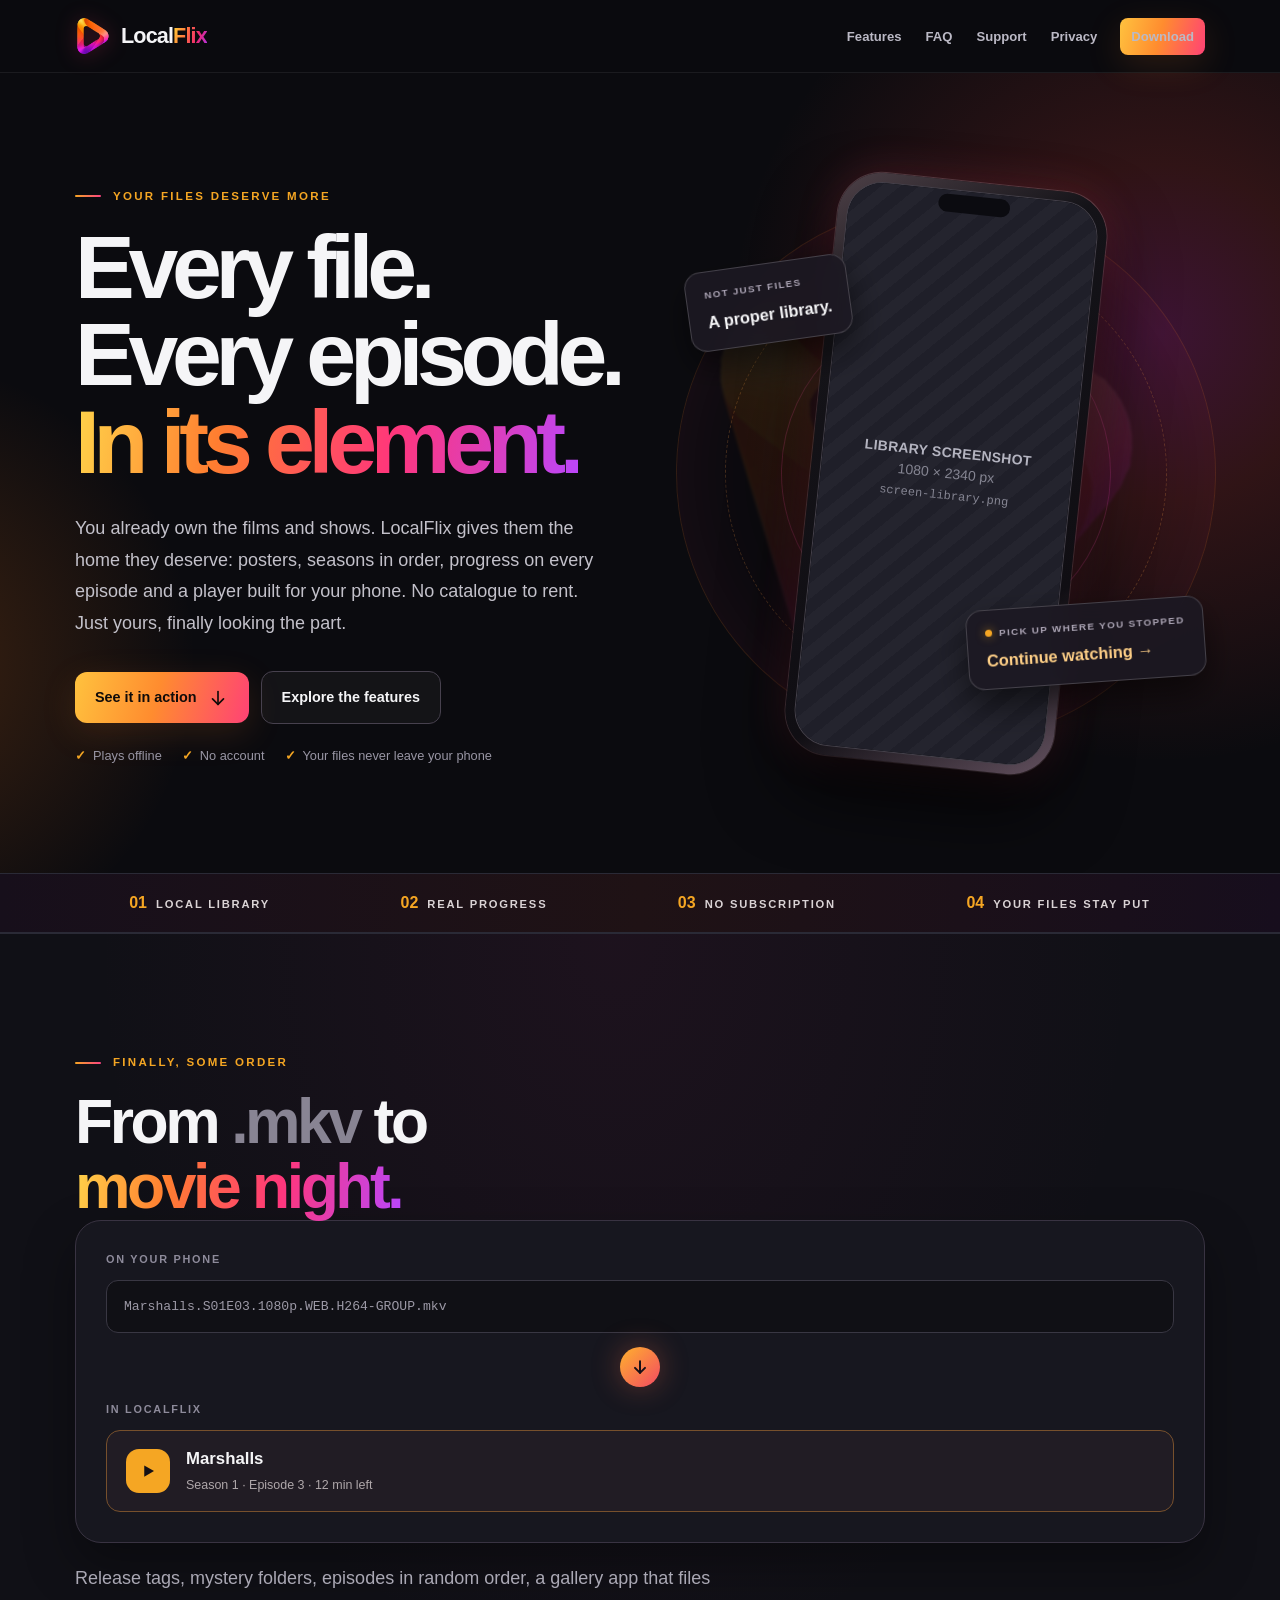
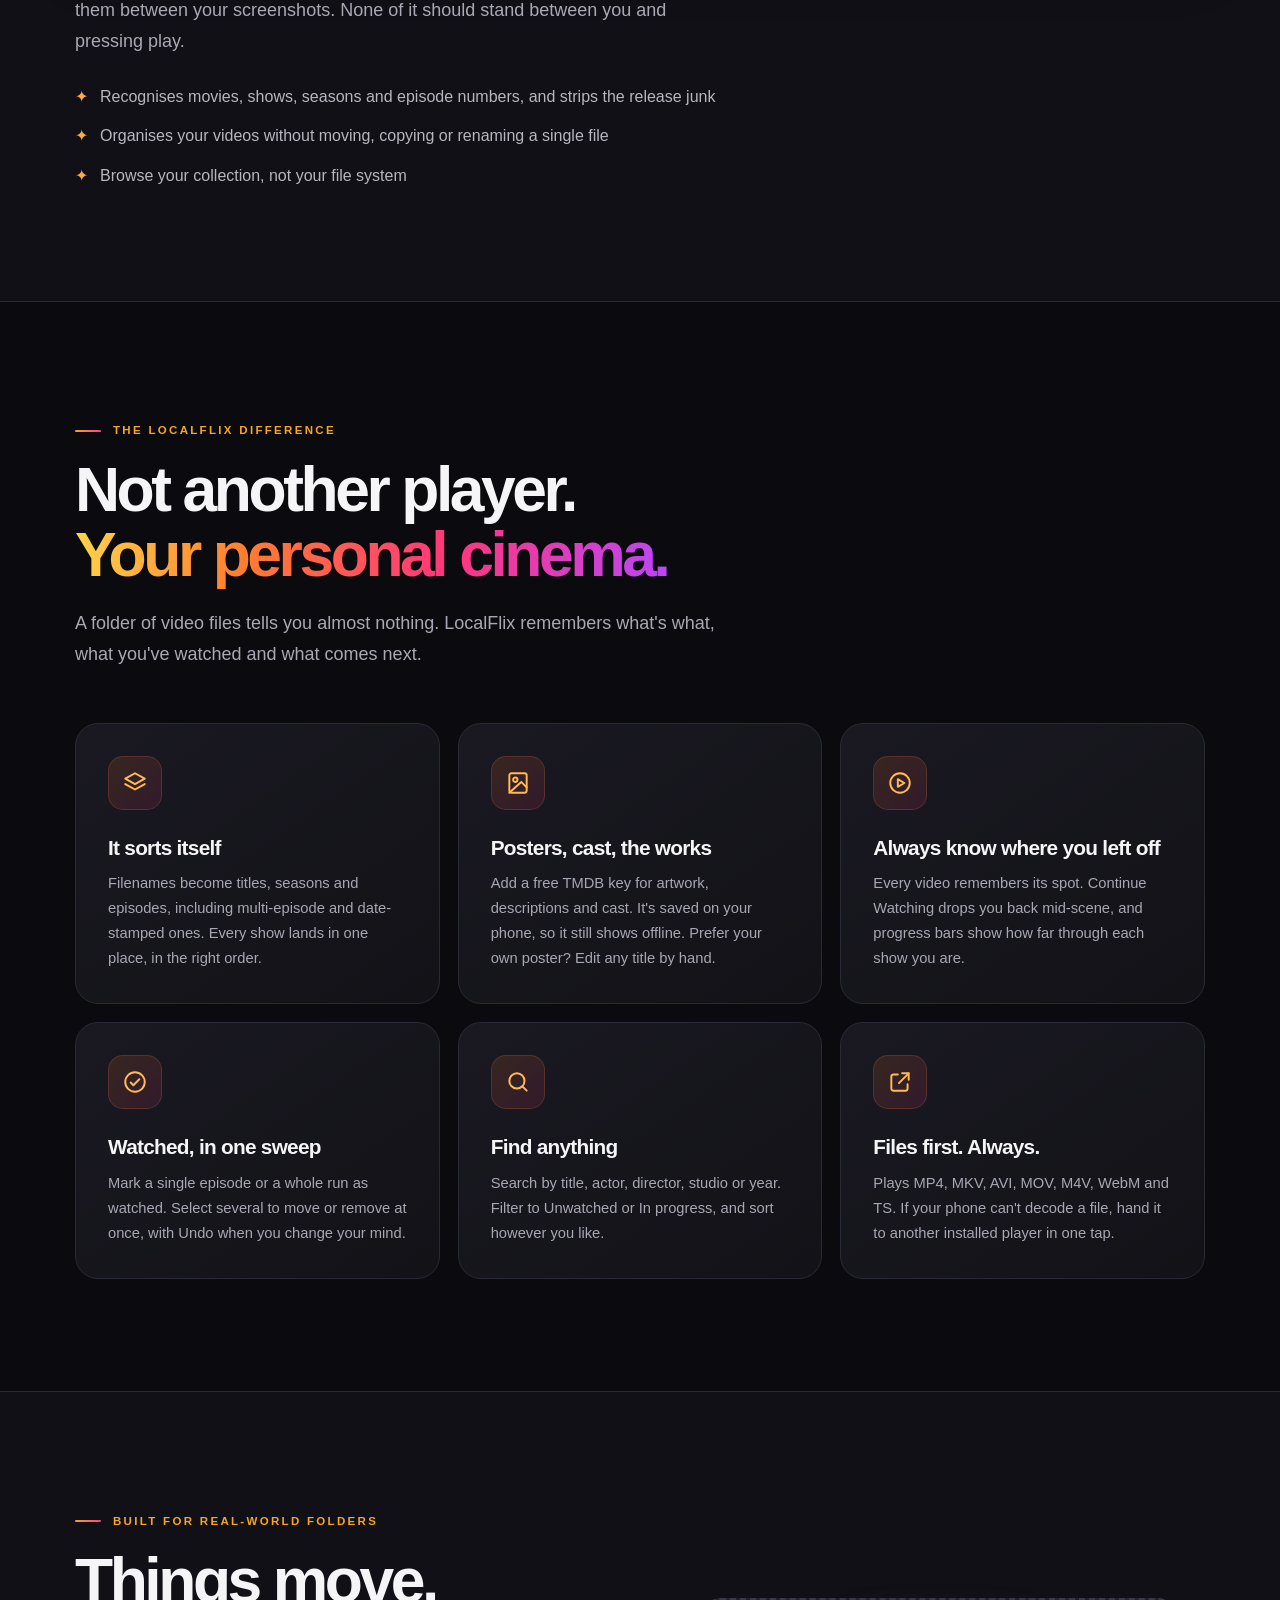
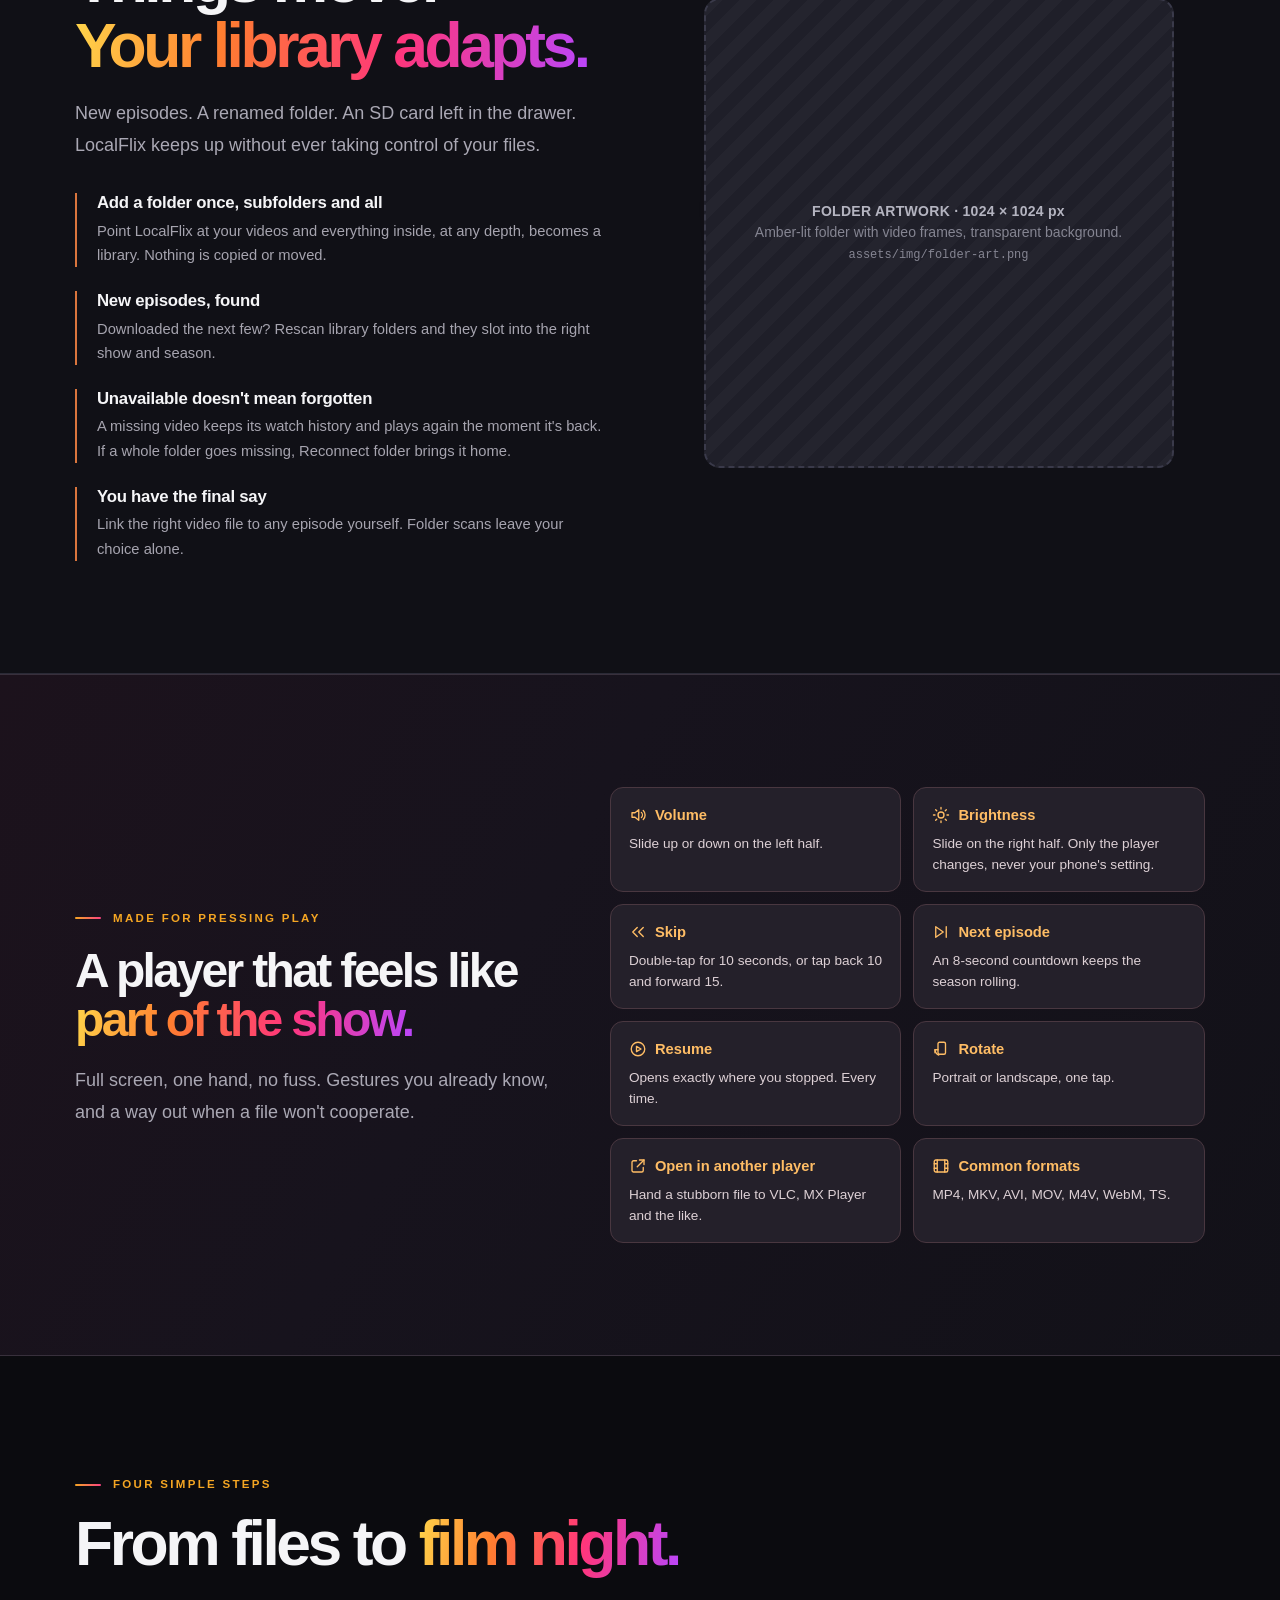
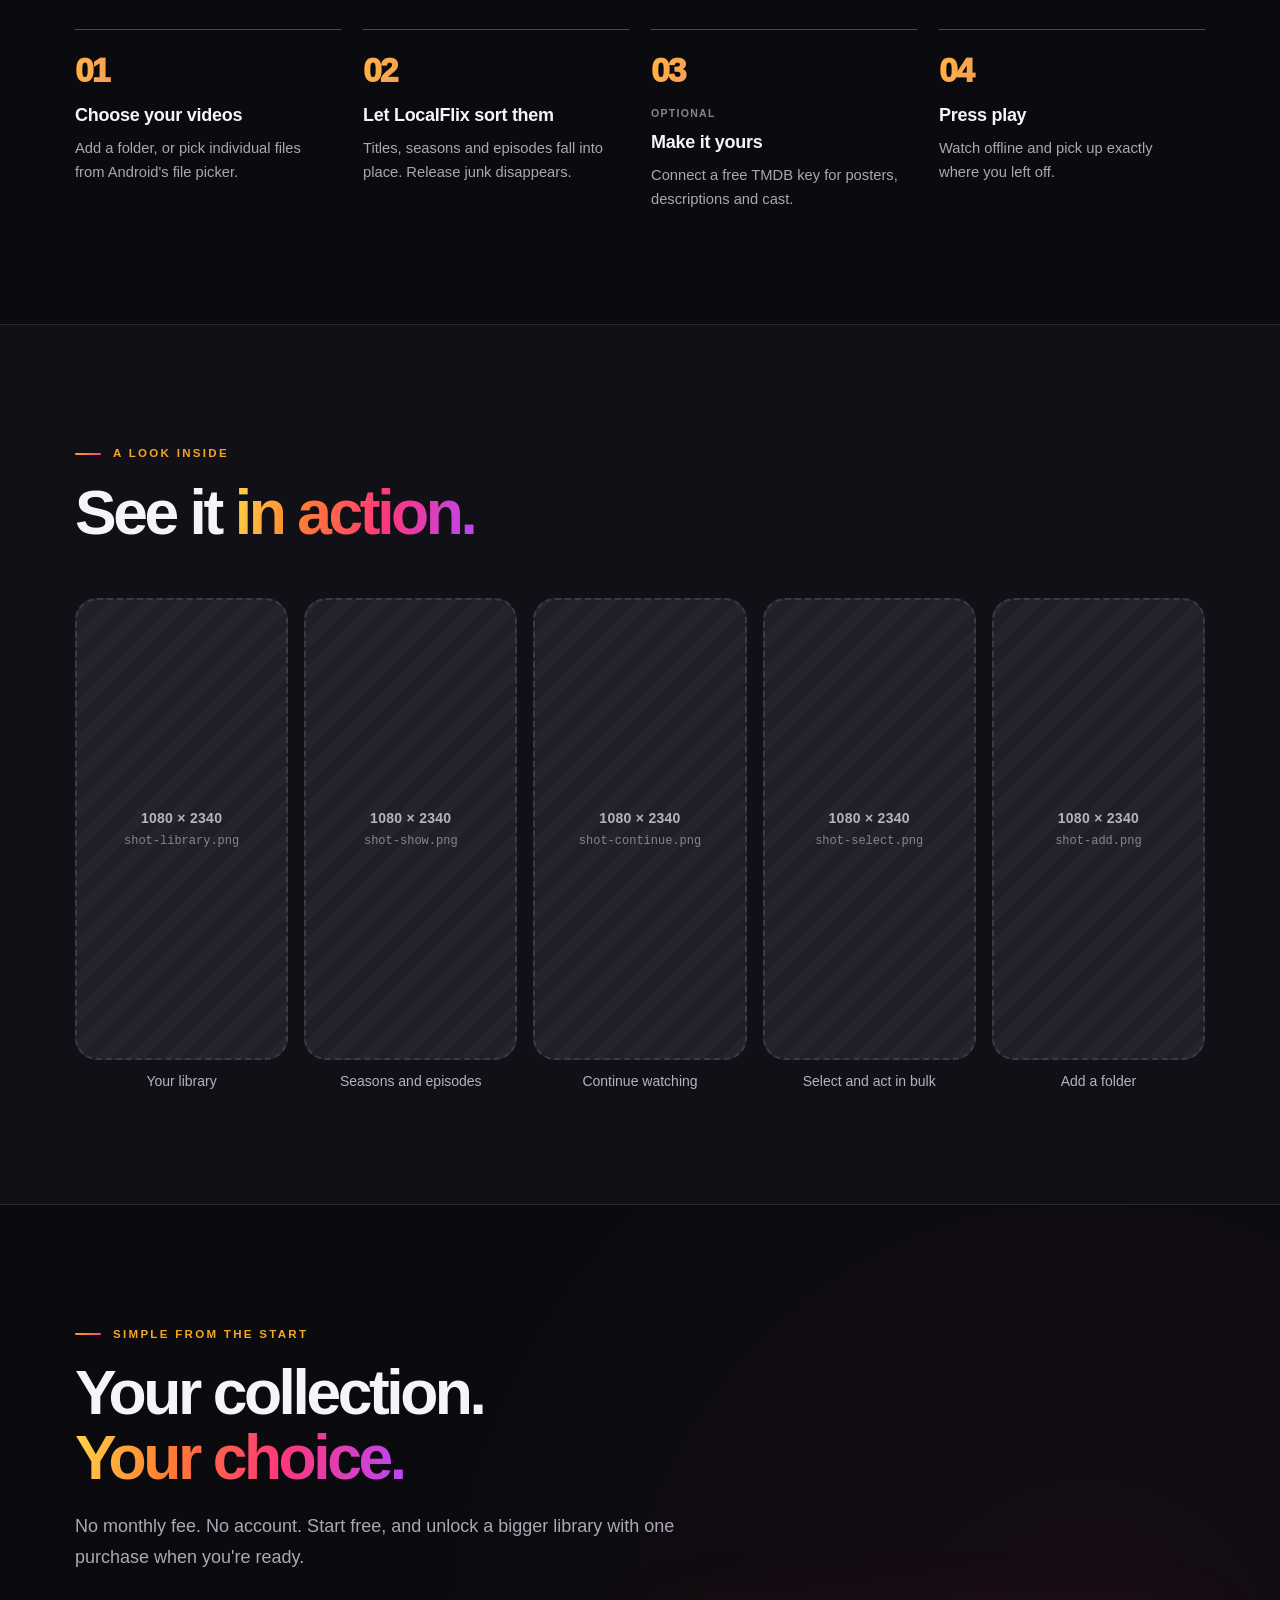
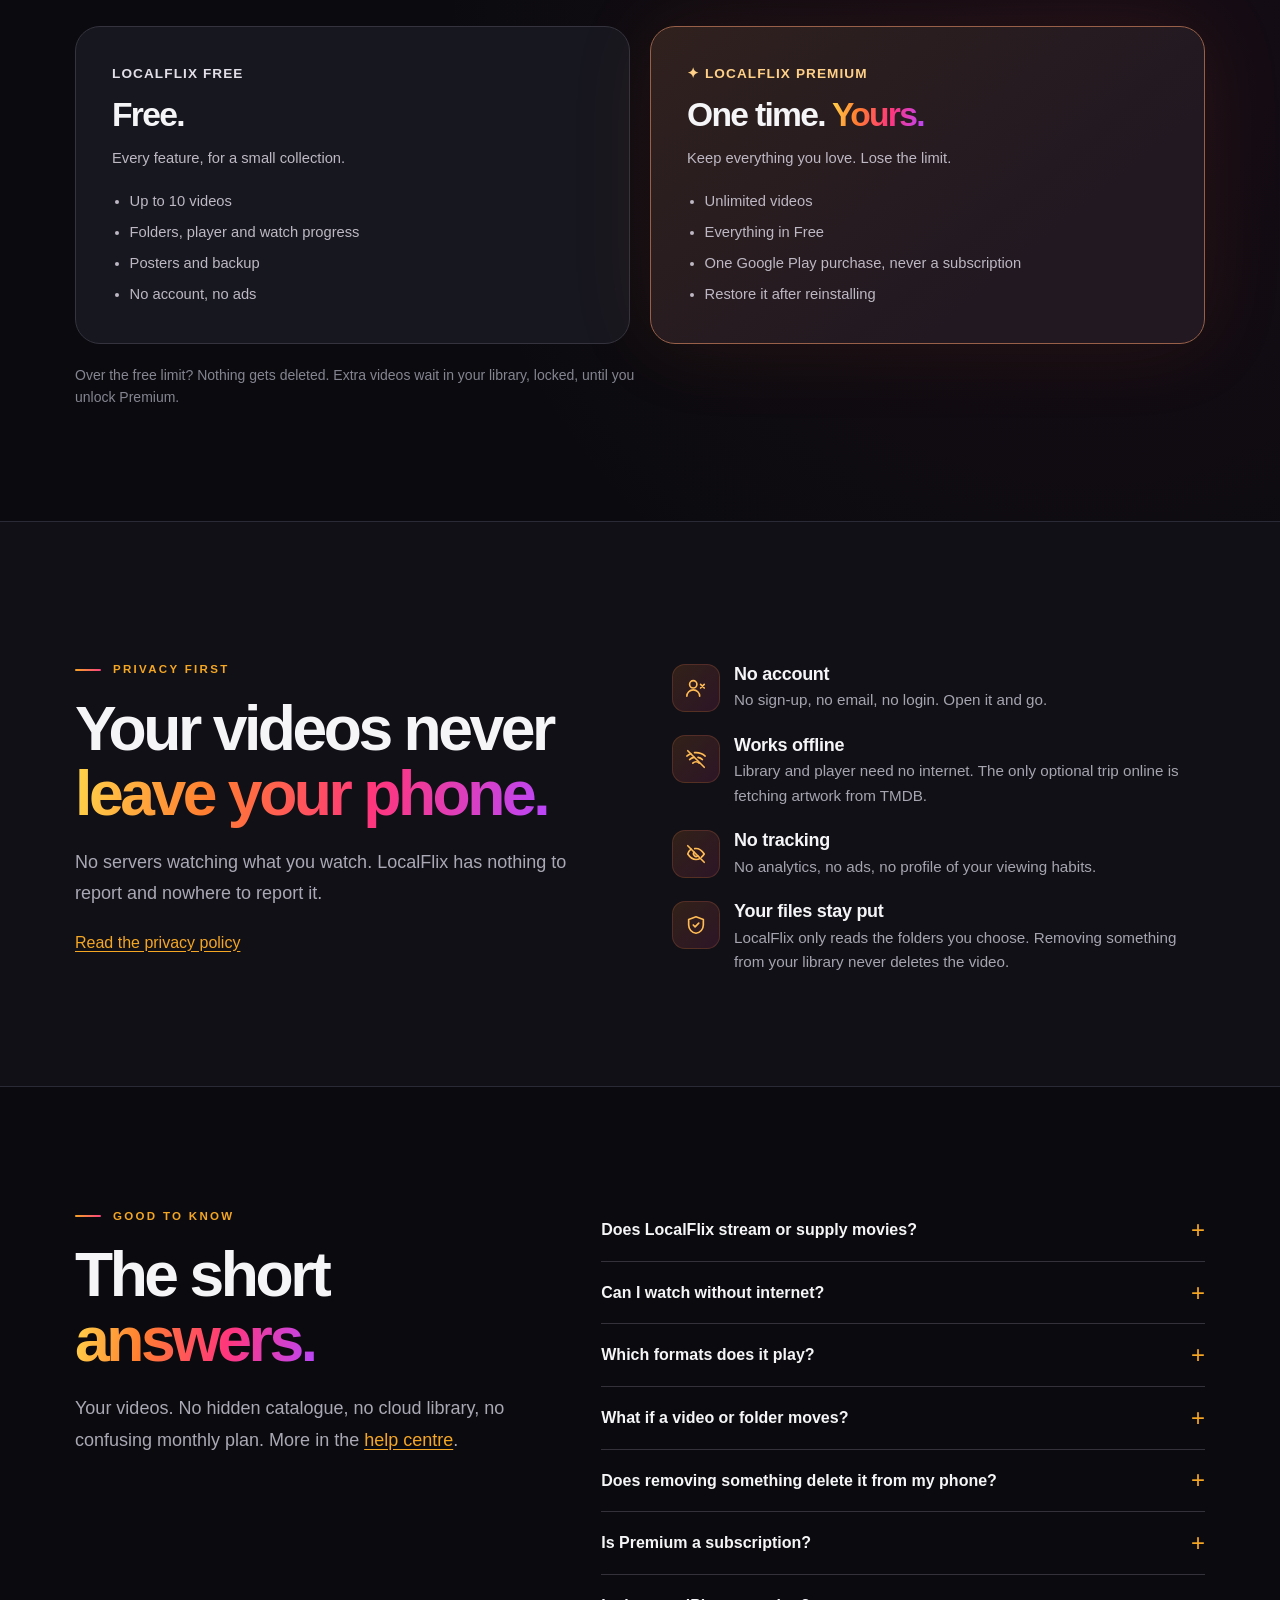
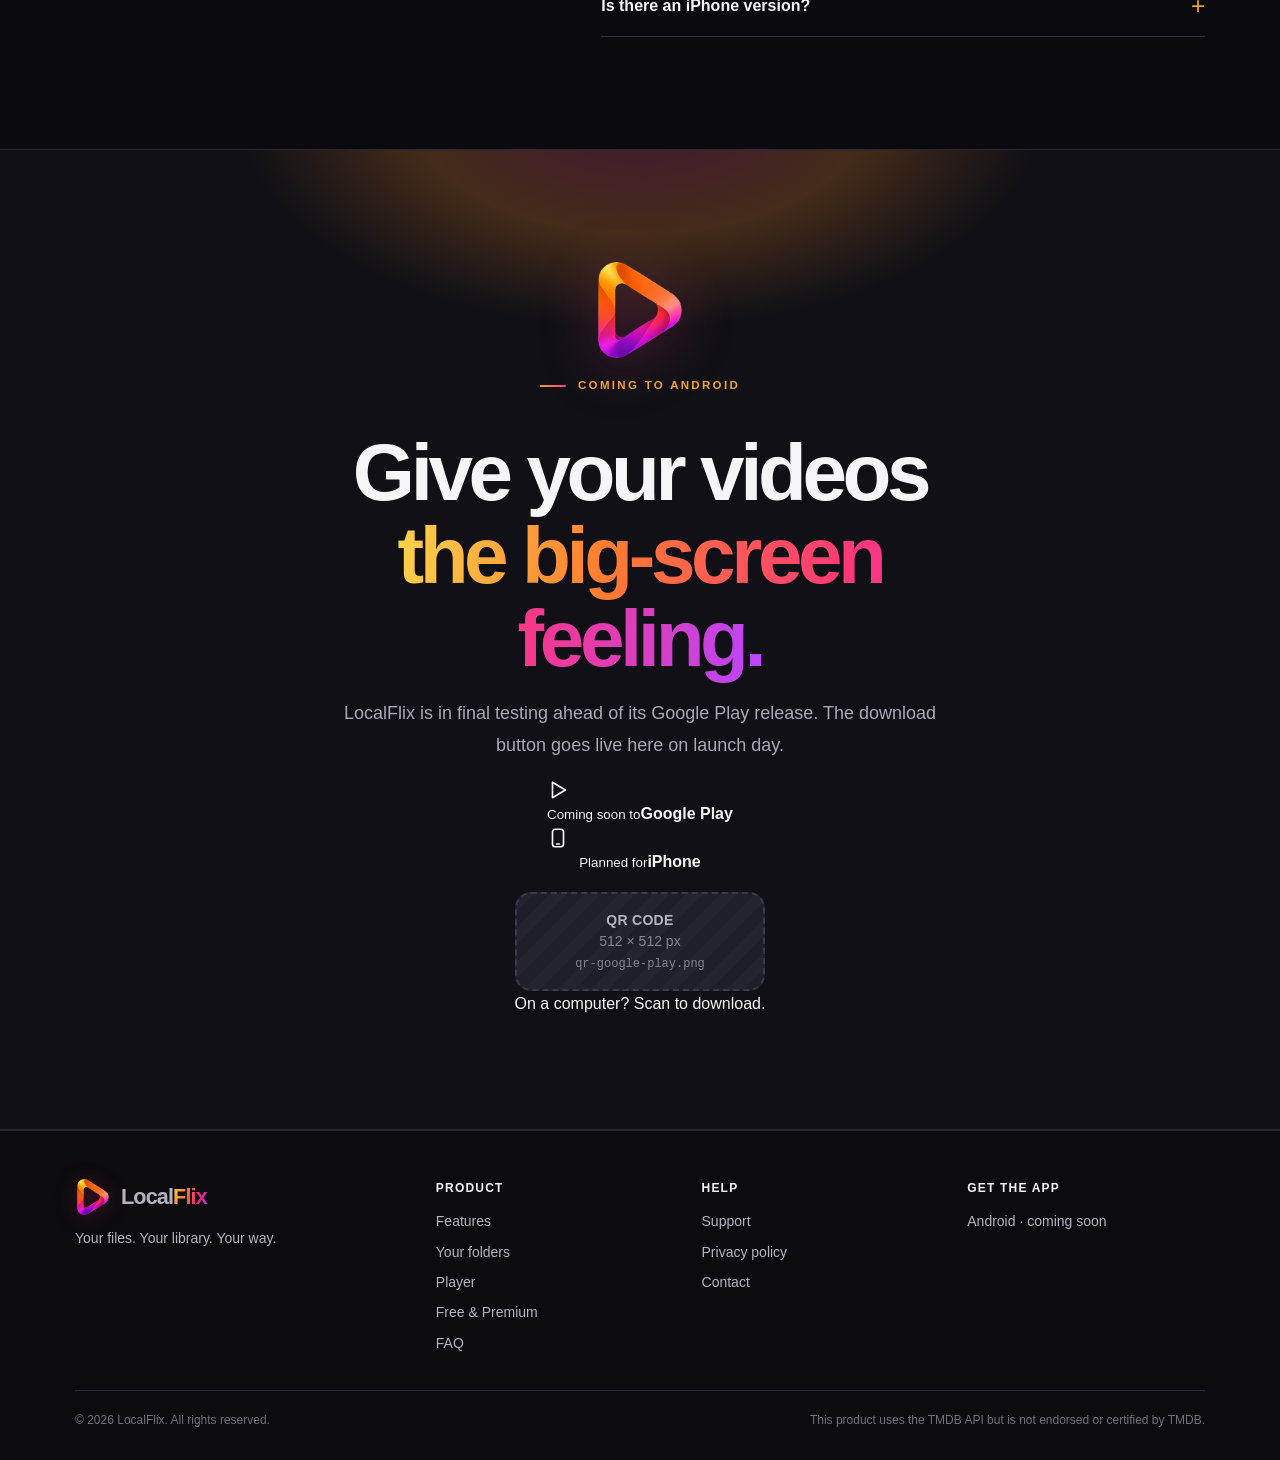
==== commit b7b473e3: "v3 - COnsistent menu, placeholder store QR" ====
--- a/index.html
+++ b/index.html
@@ -46,6 +46,8 @@
   <symbol id="i-rotate" viewBox="0 0 24 24"><rect x="8" y="3" width="10" height="16" rx="2"/><path d="M4 13a8 8 0 0 0 5 7"/><path d="M4 17v-4h4"/></symbol>
   <symbol id="i-down" viewBox="0 0 24 24"><path d="M12 5v14"/><path d="M6 13l6 6 6-6"/></symbol>
   <symbol id="i-menu" viewBox="0 0 24 24"><path d="M4 7h16M4 12h16M4 17h16"/></symbol>
+  <symbol id="i-gplay" viewBox="0 0 24 24"><path d="M6 3.5v17l14-8.5z"/></symbol>
+  <symbol id="i-phone" viewBox="0 0 24 24"><rect x="6" y="2.5" width="12" height="19" rx="3"/><path d="M10.5 18.5h3"/></symbol>
 </svg>
 
 <a class="skip" href="#main">Skip to content</a>
@@ -58,14 +60,10 @@
     </button>
     <nav id="site-nav" class="nav" aria-label="Main">
       <a href="#features">Features</a>
-      <a href="#folders">Your folders</a>
-      <a href="#player">Player</a>
-      <a href="#how">How it works</a>
-      <a href="#pricing">Free &amp; Premium</a>
       <a href="#faq">FAQ</a>
       <a href="support.html">Support</a>
-      <!-- At launch: change to the Google Play link. -->
-      <a class="pill-soon" href="#download"><span class="dot"></span>Android · Coming soon</a>
+      <a href="privacy.html">Privacy</a>
+      <a class="btn btn-nav" href="#download">Download</a>
     </nav>
   </div>
 </header>
@@ -117,7 +115,12 @@
 
   <!-- FROM .MKV TO MOVIE NIGHT -->
   <section class="shift" aria-labelledby="shift-title">
-    <div class="wrap split">
+    <!-- Grid areas: desktop = visual left, heading + text right; phone = heading, visual, text. -->
+    <div class="wrap shift-grid">
+      <div class="shift-head">
+        <span class="eyebrow">Finally, some order</span>
+        <h2 id="shift-title" class="display">From <span style="color:#888493">.mkv</span> to<br><em>movie night.</em></h2>
+      </div>
       <div class="file-visual" aria-label="Example: a file name organised into an episode">
         <span class="file-label">On your phone</span>
         <div class="raw-file">Marshalls.S01E03.1080p.WEB.H264-GROUP.mkv</div>
@@ -128,9 +131,7 @@
           <div><strong>Marshalls</strong><small>Season 1 · Episode 3 · 12 min left</small></div>
         </div>
       </div>
-      <div>
-        <span class="eyebrow">Finally, some order</span>
-        <h2 id="shift-title" class="display">From <span style="color:#888493">.mkv</span> to<br><em>movie night.</em></h2>
+      <div class="shift-body">
         <p class="lede">Release tags, mystery folders, episodes in random order, a gallery app that files them between your screenshots. None of it should stand between you and pressing play.</p>
         <ul class="sparks">
           <li>Recognises movies, shows, seasons and episode numbers, and strips the release junk</li>
@@ -339,10 +340,34 @@
       <img class="logo-big" src="assets/img/mark.png" alt="LocalFlix" width="96" height="96">
       <span class="eyebrow">Coming to Android</span>
       <h2 id="download-title" class="display">Give your videos<br><em>the big-screen feeling.</em></h2>
-      <p class="lede">LocalFlix is in final testing ahead of its Google Play release. The download button lands here the day it's live.</p>
-      <!-- At launch: replace this pill with Google's official "Get it on Google Play" badge linking to
-           https://play.google.com/store/apps/details?id=com.localflix.app -->
-      <span class="pill-soon"><span class="dot"></span>Android release coming soon</span>
+      <p class="lede">LocalFlix is in final testing ahead of its Google Play release. The download button goes live here on launch day.</p>
+
+      <div class="stores">
+        <!-- AT LAUNCH, replace this <span> with:
+             <a class="store store-play" href="https://play.google.com/store/apps/details?id=com.localflix.app" rel="noopener">
+               <svg class="icon" aria-hidden="true"><use href="#i-gplay"/></svg>
+               <span><small>Get it on</small><strong>Google Play</strong></span>
+             </a>
+             (Or use Google's official badge image, as Google's brand guidelines prefer.) -->
+        <span class="store store-play is-soon" aria-label="Coming soon to Google Play">
+          <svg class="icon" aria-hidden="true"><use href="#i-gplay"/></svg>
+          <span><small>Coming soon to</small><strong>Google Play</strong></span>
+        </span>
+        <span class="store store-ios is-soon" aria-label="iPhone version planned">
+          <svg class="icon" aria-hidden="true"><use href="#i-phone"/></svg>
+          <span><small>Planned for</small><strong>iPhone</strong></span>
+        </span>
+      </div>
+
+      <!-- Computer only: hidden on phones, where scanning makes no sense.
+           AT LAUNCH, replace the placeholder with a QR image that points to the Google Play URL above:
+           <img src="assets/img/qr-google-play.png" alt="QR code for LocalFlix on Google Play" width="512" height="512"> -->
+      <div class="qr">
+        <div class="qr-box">
+          <figure class="ph ph-qr"><figcaption><strong>QR CODE</strong>512 × 512 px<br><code>qr-google-play.png</code></figcaption></figure>
+        </div>
+        <p>On a computer? Scan to download.</p>
+      </div>
     </div>
   </section>
 
@@ -370,7 +395,7 @@
         <ul>
           <li><a href="support.html">Support</a></li>
           <li><a href="privacy.html">Privacy policy</a></li>
-          <li><a href="mailto:snap.appdev@proton.me">Contact</a></li>
+          <li><a href="support.html#contact">Contact</a></li>
         </ul>
       </div>
       <div>
--- a/assets/css/site.css
+++ b/assets/css/site.css
@@ -1,95 +1,86 @@
-/* LocalFlix site styles. One stylesheet shared by index, privacy and support.
-   Layout concept: a dark "screening room" page. Near-black ground, warm amber
-   accent from the app, and the logo's amber-to-violet ribbon used sparingly. */
+/* LocalFlix site styles. Shared by index, privacy and support.
+   Concept: a private screening room. Near-black ground, the app's warm amber,
+   and the logo's amber-to-violet ribbon used for display type, glows and the
+   primary call to action. Display headings are huge and tightly set; body copy
+   stays calm and readable. */
 
 :root {
   color-scheme: dark;
 
   /* colour */
   --bg: #0b0b0f;
-  --surface: #14141b;
-  --surface-2: #1b1b24;
+  --bg-2: #101016;
+  --surface: #16161d;
+  --surface-2: #1f1f29;
   --line: #2a2a36;
   --text: #f5f5f7;
   --muted: #b4b4c0;
-  --faint: #7a7a88;
+  --faint: #858592;
   --amber: #f5a623;
-  --amber-ink: #0b0b0f;
-  --ribbon: linear-gradient(120deg, #ffb21a 0%, #ff5a1f 38%, #e3217f 70%, #8a2be2 100%);
+  --amber-soft: #ffd087;
+  --amber-ink: #100b09;
+  --ribbon: linear-gradient(100deg, #ffd54a 0%, #ff7d30 29%, #ff367b 63%, #ba46fb 100%);
+  --cta: linear-gradient(105deg, #ffc23e, #ff8c2f 47%, #ff4275);
 
   /* type */
-  --font: -apple-system, BlinkMacSystemFont, "Segoe UI", Roboto, "Helvetica Neue", Arial, sans-serif;
+  --font: Inter, -apple-system, BlinkMacSystemFont, "Segoe UI", Roboto, "Helvetica Neue", Arial, sans-serif;
   --mono: ui-monospace, "SF Mono", "Cascadia Mono", Menlo, Consolas, monospace;
   --step--1: 0.875rem;
   --step-0: 1rem;
   --step-1: 1.125rem;
   --step-2: 1.375rem;
   --step-3: clamp(1.6rem, 1.2rem + 1.6vw, 2.25rem);
-  --step-4: clamp(2.2rem, 1.4rem + 3.4vw, 3.75rem);
 
   /* layout */
-  --wrap: 1120px;
+  --wrap: 1170px;
   --gutter: 20px;
-  --radius: 14px;
-  --header-h: 64px;
+  --radius: 16px;
+  --header-h: 72px;
 }
 
 *, *::before, *::after { box-sizing: border-box; }
 html { scroll-behavior: smooth; -webkit-text-size-adjust: 100%; }
-@media (prefers-reduced-motion: reduce) { html { scroll-behavior: auto; } }
-
 body {
-  margin: 0;
-  background: var(--bg);
-  color: var(--text);
-  font-family: var(--font);
-  font-size: var(--step-0);
-  line-height: 1.6;
-}
-
+  margin: 0; background: var(--bg); color: var(--text);
+  font-family: var(--font); font-size: var(--step-0); line-height: 1.6;
+  -webkit-font-smoothing: antialiased;
+}
+::selection { background: var(--amber); color: var(--bg); }
 img, svg { display: block; max-width: 100%; }
 a { color: var(--amber); text-underline-offset: 3px; }
 a:hover { color: #ffbe4d; }
-:focus-visible { outline: 2px solid var(--amber); outline-offset: 3px; border-radius: 6px; }
-
+:focus-visible { outline: 3px solid var(--amber); outline-offset: 4px; border-radius: 6px; }
 h1, h2, h3 { line-height: 1.15; margin: 0; text-wrap: balance; letter-spacing: -0.02em; }
-h1 { font-size: var(--step-4); font-weight: 800; }
-h2 { font-size: var(--step-3); font-weight: 800; }
-h3 { font-size: var(--step-1); font-weight: 700; letter-spacing: -0.01em; }
+h1 { font-weight: 900; }
+h2 { font-weight: 800; }
+h3 { font-size: var(--step-1); font-weight: 750; letter-spacing: -0.015em; }
 p { margin: 0; }
 
 .wrap { width: 100%; max-width: var(--wrap); margin-inline: auto; padding-inline: var(--gutter); }
-
-.skip {
-  position: absolute; left: -9999px; top: 8px; z-index: 100;
-  background: var(--amber); color: var(--amber-ink); padding: 8px 14px; border-radius: 8px; font-weight: 700;
-}
+.skip { position: absolute; left: -9999px; top: 8px; z-index: 100; background: var(--amber); color: var(--bg); padding: 10px 14px; border-radius: 8px; font-weight: 800; }
 .skip:focus { left: 12px; }
-
 .icon { width: 22px; height: 22px; fill: none; stroke: currentColor; stroke-width: 1.8; stroke-linecap: round; stroke-linejoin: round; flex: none; }
+.ribbon-text, .display em { font-style: normal; background: var(--ribbon); -webkit-background-clip: text; background-clip: text; color: transparent; }
 
 /* ── Header ─────────────────────────────────────────────────────────────── */
 .site-header {
   position: sticky; top: 0; z-index: 50;
-  background: rgba(11, 11, 15, 0.86);
-  backdrop-filter: saturate(140%) blur(10px);
-  -webkit-backdrop-filter: saturate(140%) blur(10px);
-  border-bottom: 1px solid var(--line);
-}
-.site-header .wrap { display: flex; align-items: center; gap: 16px; min-height: var(--header-h); }
-.brand { display: flex; align-items: center; gap: 10px; color: var(--text); text-decoration: none; font-weight: 800; font-size: 1.15rem; letter-spacing: -0.01em; }
-.brand img { width: 30px; height: 30px; }
+  background: rgba(11, 11, 15, 0.84);
+  backdrop-filter: saturate(150%) blur(18px); -webkit-backdrop-filter: saturate(150%) blur(18px);
+  border-bottom: 1px solid rgba(255, 255, 255, 0.07);
+}
+.site-header .wrap { display: flex; align-items: center; gap: 20px; min-height: var(--header-h); }
+.brand { display: flex; align-items: center; gap: 10px; color: var(--text); text-decoration: none; font-weight: 900; font-size: 1.35rem; letter-spacing: -0.04em; }
+.brand img { width: 36px; height: 36px; filter: drop-shadow(0 2px 10px rgba(215, 50, 85, 0.3)); }
+.brand b { font-weight: 900; background: linear-gradient(110deg, #ffc033 10%, #ff7040 40%, #ed2672 70%, #ac36ef); -webkit-background-clip: text; background-clip: text; color: transparent; }
 .brand:hover { color: var(--text); }
 
-.nav { margin-left: auto; display: flex; align-items: center; gap: 4px; }
-.nav a { color: var(--muted); text-decoration: none; font-size: var(--step--1); font-weight: 600; padding: 8px 10px; border-radius: 8px; }
-.nav a:hover { color: var(--text); background: var(--surface); }
-.nav .btn { margin-left: 8px; color: var(--amber-ink); }
-.nav .btn:hover { color: var(--amber-ink); background: #ffbe4d; }
-
+.nav { margin-left: auto; display: flex; align-items: center; gap: 2px; }
+.nav a { color: #bbb9c5; text-decoration: none; font-size: 0.82rem; font-weight: 700; padding: 8px 11px; border-radius: 8px; }
+.nav a:hover, .nav a[aria-current="page"] { color: var(--text); }
+.nav .btn { margin-left: 10px; }
 .menu-toggle { display: none; margin-left: auto; background: none; border: 1px solid var(--line); color: var(--text); border-radius: 10px; padding: 8px; cursor: pointer; }
-
-@media (max-width: 860px) {
+@media (max-width: 900px) {
   .menu-toggle { display: inline-flex; }
   .nav { display: none; position: absolute; left: 0; right: 0; top: 100%; flex-direction: column; align-items: stretch; gap: 0;
          background: var(--bg); border-bottom: 1px solid var(--line); padding: 8px var(--gutter) 16px; }
@@ -98,192 +89,234 @@
   .nav .btn { margin: 8px 0 0; justify-content: center; }
 }
 
-/* ── Buttons ────────────────────────────────────────────────────────────── */
+/* ── Buttons and pills ──────────────────────────────────────────────────── */
 .btn {
-  display: inline-flex; align-items: center; gap: 8px;
-  background: var(--amber); color: var(--amber-ink);
-  font-weight: 700; text-decoration: none; border-radius: 999px;
-  padding: 12px 20px; border: 0; cursor: pointer; font-size: var(--step-0);
-}
-.btn:hover { background: #ffbe4d; color: var(--amber-ink); }
-.btn-ghost { background: transparent; color: var(--text); border: 1px solid var(--line); }
-.btn-ghost:hover { background: var(--surface); color: var(--text); }
-
-/* ── Sections ───────────────────────────────────────────────────────────── */
-section { padding-block: clamp(56px, 8vw, 104px); }
-section[id], [id].anchor { scroll-margin-top: calc(var(--header-h) + 12px); }
-.section-alt { background: var(--surface); border-block: 1px solid var(--line); }
-
+  display: inline-flex; align-items: center; justify-content: center; gap: 10px;
+  border-radius: 12px; padding: 14px 20px; font-size: 0.9rem; font-weight: 800; text-decoration: none;
+  color: var(--amber-ink); background: var(--cta); border: 0; cursor: pointer;
+  box-shadow: 0 10px 35px rgba(233, 119, 39, 0.16); transition: transform 0.2s, box-shadow 0.2s;
+}
+.btn:hover { color: var(--amber-ink); transform: translateY(-2px); box-shadow: 0 14px 42px rgba(243, 92, 63, 0.33); }
+.btn-ghost { background: rgba(255, 255, 255, 0.035); color: var(--text); border: 1px solid #47414e; box-shadow: none; }
+.btn-ghost:hover { color: var(--text); box-shadow: none; background: rgba(255, 255, 255, 0.06); }
+.pill-soon { display: inline-flex; align-items: center; gap: 9px; border: 1px solid rgba(245, 166, 35, 0.45); color: var(--amber-soft); padding: 10px 16px; border-radius: 999px; font-size: 0.75rem; font-weight: 800; letter-spacing: 0.04em; text-decoration: none; white-space: nowrap; background: rgba(40, 32, 25, 0.6); }
+.pill-soon:hover { color: #ffe1ad; }
+.dot { width: 7px; height: 7px; border-radius: 50%; background: var(--amber); box-shadow: 0 0 10px rgba(245, 166, 35, 0.6); flex: none; }
+
+/* ── Section scaffolding ────────────────────────────────────────────────── */
+section { padding-block: clamp(72px, 9vw, 112px); position: relative; }
+section[id] { scroll-margin-top: calc(var(--header-h) + 8px); }
+.band { background: var(--bg-2); border-block: 1px solid var(--line); }
 .eyebrow {
-  display: inline-block; font-size: var(--step--1); font-weight: 700; letter-spacing: 0.08em; text-transform: uppercase;
-  color: var(--amber); margin-bottom: 14px;
-}
-.lede { color: var(--muted); font-size: var(--step-1); max-width: 62ch; margin-top: 16px; }
-.section-head { max-width: 760px; margin-bottom: 44px; }
-
-.ribbon-text { background: var(--ribbon); -webkit-background-clip: text; background-clip: text; color: transparent; }
+  display: inline-flex; align-items: center; gap: 12px; margin-bottom: 18px;
+  color: var(--amber); font-size: 0.72rem; font-weight: 900; letter-spacing: 0.2em; text-transform: uppercase;
+}
+.eyebrow::before { content: ""; width: 26px; height: 2px; border-radius: 2px; background: linear-gradient(90deg, #f5a623, #fc4282); }
+.display { font-size: clamp(2.4rem, 1.4rem + 4vw, 3.9rem); font-weight: 900; letter-spacing: -0.055em; line-height: 1.04; }
+.lede { color: #aaa8b4; font-size: var(--step-1); line-height: 1.75; max-width: 64ch; margin-top: 20px; }
+.section-head { max-width: 820px; margin-bottom: 52px; }
 
 /* ── Hero ───────────────────────────────────────────────────────────────── */
-.hero { position: relative; overflow: hidden; padding-block: clamp(48px, 7vw, 96px) clamp(56px, 8vw, 104px); }
-.hero::before {
-  content: ""; position: absolute; inset: -30% -10% auto 45%; height: 520px; pointer-events: none;
-  background: radial-gradient(closest-side, rgba(255, 90, 31, 0.22), rgba(138, 43, 226, 0.12) 55%, transparent 75%);
-  filter: blur(10px);
-}
-.hero .wrap { position: relative; display: grid; grid-template-columns: 1.05fr 0.95fr; gap: 48px; align-items: center; }
-.hero-copy { min-width: 0; }
-.hero-copy .lede { margin-top: 20px; }
-.cta-row { display: flex; flex-wrap: wrap; align-items: center; gap: 12px; margin-top: 28px; }
-.microcopy { color: var(--faint); font-size: var(--step--1); margin-top: 14px; }
-.chips { display: flex; flex-wrap: wrap; gap: 8px; margin-top: 26px; }
-.chip { display: inline-flex; align-items: center; gap: 6px; font-size: var(--step--1); color: var(--muted); background: var(--surface); border: 1px solid var(--line); border-radius: 999px; padding: 6px 12px; }
-.chip .icon { width: 16px; height: 16px; color: var(--amber); }
-@media (max-width: 900px) { .hero .wrap { grid-template-columns: 1fr; } }
-
-/* ── Image placeholders (replace with <img> when artwork is ready) ─────── */
-.ph {
-  position: relative; margin: 0; width: 100%; max-width: 100%;
-  border: 2px dashed #3a3a4a; border-radius: var(--radius);
-  background:
-    repeating-linear-gradient(135deg, rgba(255, 255, 255, 0.025) 0 12px, transparent 12px 24px),
-    var(--surface-2);
-  display: grid; place-items: center; text-align: center; color: var(--faint);
-}
+.hero { overflow: hidden; border-bottom: 1px solid var(--line); padding-block: clamp(48px, 7vw, 80px); }
+.hero::before { content: ""; position: absolute; width: 880px; height: 880px; right: -320px; top: -180px; pointer-events: none;
+  background: radial-gradient(circle, rgba(164, 38, 128, 0.32) 0%, rgba(216, 60, 54, 0.18) 27%, transparent 69%); }
+.hero::after { content: ""; position: absolute; width: 740px; height: 700px; left: -480px; top: 240px; pointer-events: none;
+  background: radial-gradient(circle, rgba(218, 107, 21, 0.25), transparent 60%); }
+.hero .wrap { position: relative; z-index: 1; display: grid; grid-template-columns: 1.05fr 0.95fr; gap: 40px; align-items: center; }
+.hero h1 { font-size: clamp(3rem, 1.6rem + 5.6vw, 5.6rem); letter-spacing: -0.07em; line-height: 0.98; margin-bottom: 26px; }
+.hero h1 em { font-style: normal; background: var(--ribbon); -webkit-background-clip: text; background-clip: text; color: transparent; }
+.hero .lede { margin-top: 0; max-width: 52ch; color: #c3c1ca; }
+.cta-row { display: flex; flex-wrap: wrap; align-items: center; gap: 12px; margin-top: 32px; }
+.checks { list-style: none; padding: 0; margin: 22px 0 0; display: flex; flex-wrap: wrap; gap: 8px 20px; font-size: 0.8rem; color: #9996a4; }
+.checks li::before { content: "\2713"; color: var(--amber); font-weight: 900; margin-right: 7px; }
+
+.hero-art { position: relative; height: 640px; display: grid; place-items: center; }
+.orbit { position: absolute; width: 540px; height: 540px; border-radius: 50%; border: 1px solid rgba(244, 127, 54, 0.16); transform: rotate(-20deg); box-shadow: inset 0 0 100px rgba(255, 60, 130, 0.08); }
+.orbit::before, .orbit::after { content: ""; position: absolute; border-radius: 50%; }
+.orbit::before { inset: 48px; border: 1px dashed rgba(255, 163, 76, 0.22); }
+.orbit::after { inset: 104px; border: 1px solid rgba(230, 70, 164, 0.24); }
+.backmark { position: absolute; width: 440px; opacity: 0.1; transform: rotate(-17deg); filter: blur(1px); }
+.phone { position: relative; z-index: 2; width: 270px; aspect-ratio: 9 / 19.5; padding: 9px; border-radius: 44px; transform: rotate(6deg);
+  background: linear-gradient(145deg, #4e4148, #141318 24%, #100e13 75%, #63515f);
+  box-shadow: 0 36px 70px rgba(0, 0, 0, 0.7), 0 0 40px rgba(245, 70, 105, 0.2), 0 0 0 1px rgba(130, 116, 122, 0.45); }
+.phone::before { content: ""; position: absolute; z-index: 3; width: 72px; height: 18px; top: 14px; left: 50%; transform: translateX(-50%); background: #0b0b10; border-radius: 15px; }
+.phone-screen { width: 100%; height: 100%; overflow: hidden; border-radius: 36px; border: 1px solid #44404a; background: #0b0b0f; display: grid; place-items: center; }
+.phone-screen img { width: 100%; height: 100%; object-fit: cover; }
+.float-card { position: absolute; z-index: 3; padding: 15px 18px; border-radius: 16px; border: 1px solid rgba(255, 255, 255, 0.18);
+  background: rgba(27, 24, 34, 0.9); backdrop-filter: blur(14px); -webkit-backdrop-filter: blur(14px); box-shadow: 0 16px 35px rgba(0, 0, 0, 0.55); }
+.float-card span { display: flex; align-items: center; gap: 7px; font-size: 0.62rem; font-weight: 800; letter-spacing: 0.13em; text-transform: uppercase; color: #a9a2b2; }
+.float-card strong { display: block; margin-top: 6px; font-size: 1.02rem; }
+.float-top { left: 0; top: 110px; transform: rotate(-8deg); }
+.float-bottom { right: 0; bottom: 110px; transform: rotate(-4deg); }
+.float-bottom strong { color: var(--amber-soft); }
+@media (max-width: 980px) {
+  .hero .wrap { grid-template-columns: 1fr; }
+  .hero-art { height: 560px; }
+}
+@media (max-width: 520px) {
+  .hero-art { height: 500px; }
+  .phone { width: 220px; }
+  .orbit { width: 380px; height: 380px; }
+  .backmark { width: 300px; }
+  .float-card { padding: 11px 13px; }
+  .float-card strong { font-size: 0.85rem; }
+  .float-top { top: 56px; }
+  .float-bottom { bottom: 64px; }
+}
+
+/* ── Ribbon strip ───────────────────────────────────────────────────────── */
+.strip { padding-block: 16px; border-bottom: 1px solid var(--line); background: linear-gradient(90deg, #170f1b, #1f1215 50%, #170e1d); }
+.strip ul { list-style: none; margin: 0; padding: 0; display: flex; justify-content: space-around; flex-wrap: wrap; gap: 10px 22px;
+  color: #dad3d5; font-size: 0.7rem; font-weight: 800; letter-spacing: 0.16em; text-transform: uppercase; }
+.strip b { color: var(--amber); font-size: 1rem; margin-right: 9px; letter-spacing: 0; }
+
+/* ── Image placeholders (swap for <img> when artwork is ready) ─────────── */
+.ph { position: relative; margin: 0; width: 100%; border: 2px dashed #3a3a4a; border-radius: var(--radius); display: grid; place-items: center; text-align: center; color: var(--faint);
+  background: repeating-linear-gradient(135deg, rgba(255, 255, 255, 0.025) 0 12px, transparent 12px 24px), var(--surface-2); }
 .ph figcaption, .ph .ph-label { padding: 16px; font-size: var(--step--1); line-height: 1.5; }
-.ph strong { display: block; color: var(--muted); font-size: var(--step-0); letter-spacing: 0.02em; }
-.ph code { font-family: var(--mono); font-size: 0.8rem; color: var(--faint); }
-.ph-hero { aspect-ratio: 1600 / 1200; }
-.ph-wide { aspect-ratio: 1920 / 1080; }
-.ph-feature { aspect-ratio: 1200 / 900; }
-.ph-square { aspect-ratio: 1 / 1; }
-.ph-phone { aspect-ratio: 1080 / 2280; border-radius: 22px; }
-.ph-qr { aspect-ratio: 1 / 1; width: 132px; }
-
-/* ── Problem section: the filename strip ──────────────────────────────── */
-.problem { display: grid; grid-template-columns: 1fr 1fr; gap: 48px; align-items: start; }
-.pains { list-style: none; padding: 0; margin: 28px 0 0; display: grid; gap: 14px; }
-.pains li { display: flex; gap: 12px; color: var(--muted); }
-.pains .icon { color: var(--amber); margin-top: 2px; }
-.rename { background: var(--bg); border: 1px solid var(--line); border-radius: var(--radius); padding: 22px; display: grid; gap: 14px; }
-.rename-row { display: grid; gap: 6px; }
-.rename-label { font-size: 0.75rem; letter-spacing: 0.08em; text-transform: uppercase; color: var(--faint); font-weight: 700; }
-.filename { font-family: var(--mono); font-size: 0.85rem; color: var(--faint); overflow-wrap: anywhere; }
-.tidy { display: flex; align-items: baseline; gap: 10px; flex-wrap: wrap; }
-.tidy b { font-size: var(--step-1); }
-.tidy span { font-family: var(--mono); font-size: 0.85rem; color: var(--amber); background: rgba(245, 166, 35, 0.1); border-radius: 6px; padding: 2px 8px; }
-.rename hr { border: 0; border-top: 1px solid var(--line); margin: 4px 0; }
-@media (max-width: 860px) { .problem { grid-template-columns: 1fr; } }
-
-/* ── Cards ──────────────────────────────────────────────────────────────── */
+.ph strong { display: block; color: var(--muted); letter-spacing: 0.02em; }
+.ph code { font-family: var(--mono); font-size: 0.75rem; color: var(--faint); }
+.ph-screen { border: 0; border-radius: 0; height: 100%; }
+.ph-square { aspect-ratio: 1 / 1; max-width: 470px; margin-inline: auto; }
+.ph-phone { aspect-ratio: 1080 / 2340; border-radius: 22px; }
+
+/* ── From .mkv to movie night ───────────────────────────────────────────── */
+.shift { background: radial-gradient(ellipse at 48% 0%, rgba(123, 33, 83, 0.12), transparent 55%), var(--bg-2); border-block: 1px solid var(--line); }
+.split { display: grid; grid-template-columns: 1fr 1fr; gap: 64px; align-items: center; }
+.split > * { min-width: 0; }
+.file-visual { background: #17171f; border: 1px solid #393342; border-radius: 26px; padding: 30px; box-shadow: 0 22px 50px rgba(0, 0, 0, 0.35); display: grid; gap: 12px; }
+.file-label { font-size: 0.68rem; font-weight: 900; letter-spacing: 0.16em; text-transform: uppercase; color: #8e8b9b; }
+.raw-file { font-family: var(--mono); font-size: 0.82rem; line-height: 1.6; color: #9c99a6; background: #101015; border: 1px solid #393743; border-radius: 12px; padding: 15px 17px; overflow-wrap: anywhere; }
+.file-arrow { width: 40px; height: 40px; margin: 2px auto; border-radius: 50%; display: grid; place-items: center; color: #181017;
+  background: linear-gradient(135deg, #ffb22d, #f34a62); box-shadow: 0 0 29px rgba(231, 103, 75, 0.35); }
+.file-arrow .icon { width: 20px; height: 20px; stroke-width: 2.4; }
+.file-after { display: flex; align-items: center; gap: 16px; background: #211c24; border: 1px solid #77502c; border-radius: 14px; padding: 15px 19px; }
+.file-after .play { width: 44px; height: 44px; flex: none; border-radius: 13px; display: grid; place-items: center; background: var(--amber); color: #151015; }
+.file-after .play svg { width: 18px; height: 18px; fill: currentColor; stroke: none; }
+.file-after strong { display: block; font-size: 1.05rem; }
+.file-after small { display: block; color: #afa7aa; margin-top: 3px; font-size: 0.78rem; }
+.sparks { list-style: none; padding: 0; margin: 26px 0 0; display: grid; gap: 14px; color: #b8b6c0; }
+.sparks li { display: flex; gap: 12px; align-items: flex-start; }
+.sparks li::before { content: "\2726"; color: #ffac45; line-height: 1.6; }
+@media (max-width: 900px) { .split { grid-template-columns: 1fr; gap: 40px; } }
+
+/* ── Feature cards ──────────────────────────────────────────────────────── */
 .grid-3 { display: grid; grid-template-columns: repeat(3, minmax(0, 1fr)); gap: 18px; }
-.grid-2 { display: grid; grid-template-columns: repeat(2, minmax(0, 1fr)); gap: 18px; }
-@media (max-width: 900px) { .grid-3 { grid-template-columns: repeat(2, minmax(0, 1fr)); } }
-@media (max-width: 600px) { .grid-3, .grid-2 { grid-template-columns: 1fr; } }
-
-.card { background: var(--surface); border: 1px solid var(--line); border-radius: var(--radius); padding: 24px; display: grid; gap: 10px; align-content: start; }
-.section-alt .card { background: var(--bg); }
-.card p { color: var(--muted); }
-.card-icon { width: 44px; height: 44px; border-radius: 12px; display: grid; place-items: center; background: rgba(245, 166, 35, 0.12); color: var(--amber); margin-bottom: 4px; }
-
-/* ── Spotlight (image + points) ───────────────────────────────────────── */
-.spotlight { display: grid; grid-template-columns: 1fr 1fr; gap: 56px; align-items: center; }
-.spotlight.reverse .spotlight-media { order: 2; }
-.points { list-style: none; padding: 0; margin: 28px 0 0; display: grid; gap: 22px; }
-.points li { display: grid; grid-template-columns: 44px 1fr; gap: 14px; }
-.points p { color: var(--muted); margin-top: 4px; }
-@media (max-width: 900px) {
-  .spotlight { grid-template-columns: 1fr; gap: 36px; }
-  .spotlight.reverse .spotlight-media { order: 0; }
-}
-
-/* ── Player gesture map ─────────────────────────────────────────────────── */
-.gestures { display: grid; grid-template-columns: repeat(4, minmax(0, 1fr)); gap: 14px; margin-top: 28px; }
-.gesture { background: var(--surface); border: 1px solid var(--line); border-radius: var(--radius); padding: 18px; display: grid; gap: 6px; align-content: start; }
-.gesture .icon { color: var(--amber); width: 26px; height: 26px; }
-.gesture b { font-size: var(--step-0); }
-.gesture span { color: var(--muted); font-size: var(--step--1); }
-@media (max-width: 900px) { .gestures { grid-template-columns: repeat(2, minmax(0, 1fr)); } }
+@media (max-width: 960px) { .grid-3 { grid-template-columns: repeat(2, minmax(0, 1fr)); } }
+@media (max-width: 620px) { .grid-3 { grid-template-columns: 1fr; } }
+.feature { border: 1px solid var(--line); border-radius: 23px; padding: 32px; background: linear-gradient(145deg, #1a1922, #121217); display: grid; gap: 12px; align-content: start; transition: transform 0.2s, border-color 0.2s; }
+.feature:hover { transform: translateY(-4px); border-color: #735360; }
+.feature h3 { font-size: 1.3rem; letter-spacing: -0.035em; }
+.feature p { color: #a8a7b4; font-size: 0.92rem; line-height: 1.7; }
+.symbol { width: 54px; height: 54px; border-radius: 15px; display: grid; place-items: center; margin-bottom: 14px; color: #ffbb54;
+  background: linear-gradient(135deg, rgba(113, 66, 30, 0.35), rgba(99, 32, 70, 0.35)); border: 1px solid rgba(156, 83, 51, 0.35); }
+.symbol .icon { width: 26px; height: 26px; }
+
+/* ── Folders ────────────────────────────────────────────────────────────── */
+.folders { overflow: hidden; }
+.folder-media { position: relative; display: grid; place-items: center; min-height: 420px; }
+.folder-media::before { content: ""; position: absolute; inset: 0; background: radial-gradient(circle at 50% 45%, rgba(228, 126, 25, 0.18), transparent 63%); filter: blur(12px); }
+.folder-media > * { position: relative; }
+.folder-points { display: grid; gap: 24px; margin-top: 32px; }
+.folder-points article { padding-left: 20px; border-left: 2px solid #da753d; }
+.folder-points h3 { font-size: 1.05rem; margin-bottom: 6px; }
+.folder-points p { color: #a6a4af; font-size: 0.92rem; line-height: 1.65; }
+@media (max-width: 900px) { .folder-media { min-height: 0; order: -1; } }
+
+/* ── Player band ────────────────────────────────────────────────────────── */
+.player-band { background: linear-gradient(120deg, #1c121c 0%, #17131d 40%, #121118); border-block: 1px solid #38303c; }
+.player-band .wrap { display: grid; grid-template-columns: 0.9fr 1.1fr; gap: 48px; align-items: center; }
+.player-band .display { font-size: clamp(2rem, 1.3rem + 2.6vw, 3rem); }
+.facts { display: grid; grid-template-columns: repeat(2, minmax(0, 1fr)); gap: 12px; }
+.facts div { background: #24202a; border: 1px solid #493740; border-radius: 13px; padding: 16px 18px; color: #ddd0d5; font-size: 0.85rem; line-height: 1.55; }
+.facts b { display: flex; align-items: center; gap: 8px; color: #ffbd65; margin-bottom: 6px; font-size: 0.92rem; }
+.facts .icon { width: 18px; height: 18px; }
+@media (max-width: 960px) { .player-band .wrap { grid-template-columns: 1fr; gap: 28px; } }
+@media (max-width: 480px) { .facts { grid-template-columns: 1fr; } }
 
 /* ── Steps ──────────────────────────────────────────────────────────────── */
-.steps { list-style: none; padding: 0; margin: 0; display: grid; grid-template-columns: repeat(4, minmax(0, 1fr)); gap: 18px; counter-reset: step; }
-.steps li { position: relative; background: var(--bg); border: 1px solid var(--line); border-radius: var(--radius); padding: 24px; display: grid; gap: 8px; align-content: start; }
-.steps li::before {
-  counter-increment: step; content: counter(step);
-  width: 34px; height: 34px; border-radius: 999px; display: grid; place-items: center;
-  background: var(--amber); color: var(--amber-ink); font-weight: 800; margin-bottom: 6px;
-}
-.steps p { color: var(--muted); }
-.steps .optional { font-size: 0.75rem; font-weight: 700; letter-spacing: 0.06em; text-transform: uppercase; color: var(--faint); }
-@media (max-width: 900px) { .steps { grid-template-columns: repeat(2, minmax(0, 1fr)); } }
-@media (max-width: 600px) { .steps { grid-template-columns: 1fr; } }
+.steps { list-style: none; padding: 0; margin: 0; display: grid; grid-template-columns: repeat(4, minmax(0, 1fr)); gap: 22px; }
+.steps li { border-top: 1px solid #5c4440; padding: 24px 14px 0 0; display: grid; gap: 10px; align-content: start; }
+.num { font-size: 2.1rem; font-weight: 950; letter-spacing: -0.06em; line-height: 1; background: linear-gradient(105deg, #ffb545, #d1339f); -webkit-background-clip: text; background-clip: text; color: transparent; margin-bottom: 8px; }
+.steps p { color: #aaa6b3; font-size: 0.92rem; line-height: 1.65; }
+.optional { font-size: 0.66rem; font-weight: 800; letter-spacing: 0.12em; text-transform: uppercase; color: var(--faint); }
+@media (max-width: 860px) { .steps { grid-template-columns: repeat(2, minmax(0, 1fr)); } }
+@media (max-width: 480px) { .steps { grid-template-columns: 1fr; } }
 
 /* ── Gallery ────────────────────────────────────────────────────────────── */
 .gallery { display: grid; grid-template-columns: repeat(5, minmax(0, 1fr)); gap: 16px; }
 .gallery figure { margin: 0; display: grid; gap: 10px; }
-.gallery .shot-caption { text-align: center; color: var(--muted); font-size: var(--step--1); }
+.shot-caption { text-align: center; color: var(--muted); font-size: var(--step--1); }
 @media (max-width: 900px) {
-  .gallery { grid-auto-flow: column; grid-auto-columns: minmax(200px, 46%); grid-template-columns: none; overflow-x: auto; scroll-snap-type: x mandatory; padding-bottom: 8px; }
+  .gallery { grid-auto-flow: column; grid-auto-columns: minmax(190px, 46%); grid-template-columns: none; overflow-x: auto; scroll-snap-type: x mandatory; padding-bottom: 8px; }
   .gallery figure { scroll-snap-align: start; }
 }
 
 /* ── Pricing ────────────────────────────────────────────────────────────── */
-.plans { display: grid; grid-template-columns: repeat(2, minmax(0, 1fr)); gap: 18px; max-width: 880px; }
-.plan { background: var(--surface); border: 1px solid var(--line); border-radius: var(--radius); padding: 28px; display: grid; gap: 14px; align-content: start; }
-.plan-premium { border-color: transparent; background: linear-gradient(var(--surface), var(--surface)) padding-box, var(--ribbon) border-box; border: 1px solid transparent; }
-.plan-name { display: flex; align-items: center; gap: 10px; }
-.plan-price { font-size: var(--step-2); font-weight: 800; }
-.plan-price small { display: block; font-size: var(--step--1); color: var(--faint); font-weight: 500; margin-top: 2px; }
-.ticks { list-style: none; padding: 0; margin: 0; display: grid; gap: 10px; }
-.ticks li { display: flex; gap: 10px; color: var(--muted); }
-.ticks .icon { color: var(--amber); width: 20px; height: 20px; margin-top: 3px; }
-.plans-note { color: var(--faint); font-size: var(--step--1); margin-top: 18px; max-width: 70ch; }
-@media (max-width: 700px) { .plans { grid-template-columns: 1fr; } }
+.pricing { background: radial-gradient(circle at 85% 50%, rgba(134, 24, 83, 0.1), transparent 55%); }
+.plans { display: grid; grid-template-columns: repeat(2, minmax(0, 1fr)); gap: 20px; }
+.plan { border: 1px solid #34333e; background: #17171f; padding: 36px; border-radius: 25px; display: grid; gap: 12px; align-content: start; }
+.plan-premium { border-color: #986048; background: linear-gradient(140deg, #30211e, #211821 70%); box-shadow: 0 0 85px rgba(220, 101, 32, 0.1); }
+.plan-name { font-size: 0.85rem; font-weight: 900; letter-spacing: 0.08em; text-transform: uppercase; color: #e3dfe9; }
+.plan-premium .plan-name { color: var(--amber-soft); }
+.plan-head { font-size: 2.1rem; font-weight: 900; letter-spacing: -0.05em; line-height: 1.1; }
+.plan p, .plan li { color: #bdb8c3; font-size: 0.92rem; line-height: 1.7; }
+.plan ul { padding-left: 1.1em; margin: 6px 0 0; display: grid; gap: 6px; }
+.plans-note { color: var(--faint); font-size: var(--step--1); margin-top: 20px; max-width: 72ch; }
+@media (max-width: 760px) { .plans { grid-template-columns: 1fr; } .plan { padding: 26px; } }
+
+/* ── Privacy ────────────────────────────────────────────────────────────── */
+.points { list-style: none; padding: 0; margin: 30px 0 0; display: grid; gap: 22px; }
+.points li { display: grid; grid-template-columns: 48px 1fr; gap: 14px; }
+.points .symbol { width: 48px; height: 48px; margin: 0; border-radius: 13px; }
+.points .symbol .icon { width: 22px; height: 22px; }
+.points p { color: #a6a4af; margin-top: 4px; font-size: 0.95rem; }
 
 /* ── FAQ ────────────────────────────────────────────────────────────────── */
-.faq { max-width: 820px; display: grid; gap: 10px; }
-.faq details { background: var(--surface); border: 1px solid var(--line); border-radius: 12px; padding: 0 20px; }
-.faq summary { cursor: pointer; list-style: none; padding: 18px 0; font-weight: 700; display: flex; justify-content: space-between; gap: 16px; }
+.faq-grid { display: grid; grid-template-columns: 0.85fr 1.15fr; gap: 80px; }
+.faq-grid > * { min-width: 0; }
+.faq details { border-bottom: 1px solid #34313a; padding: 18px 0; }
+.faq summary { display: flex; justify-content: space-between; gap: 20px; align-items: center; list-style: none; cursor: pointer; font-weight: 760; }
 .faq summary::-webkit-details-marker { display: none; }
-.faq summary::after { content: "+"; color: var(--amber); font-size: 1.4rem; line-height: 1; font-weight: 400; }
+.faq summary::after { content: "+"; font-size: 1.5rem; font-weight: 400; color: var(--amber); line-height: 1; }
 .faq details[open] summary::after { content: "\2212"; }
-.faq details p { color: var(--muted); padding-bottom: 18px; }
+.faq details p { color: #aaa7b2; font-size: 0.92rem; line-height: 1.7; margin-top: 10px; padding-right: 28px; }
+@media (max-width: 900px) { .faq-grid { grid-template-columns: 1fr; gap: 24px; } }
 
 /* ── Final CTA ──────────────────────────────────────────────────────────── */
-.final { text-align: center; position: relative; overflow: hidden; }
-.final::before {
-  content: ""; position: absolute; inset: auto 10% -60% 10%; height: 420px; pointer-events: none;
-  background: radial-gradient(closest-side, rgba(255, 90, 31, 0.18), rgba(138, 43, 226, 0.1) 60%, transparent 80%);
-}
+.final { text-align: center; overflow: hidden; }
+.final::before { content: ""; position: absolute; width: 850px; height: 460px; top: -270px; left: 50%; transform: translateX(-50%); pointer-events: none;
+  background: radial-gradient(ellipse, rgba(165, 40, 108, 0.33), rgba(223, 123, 38, 0.25) 38%, transparent 67%); }
 .final .wrap { position: relative; display: grid; justify-items: center; gap: 18px; }
-.final .cta-row { justify-content: center; margin-top: 8px; }
-.qr { display: flex; align-items: center; gap: 14px; color: var(--faint); font-size: var(--step--1); margin-top: 10px; text-align: left; }
-@media (max-width: 600px) { .qr { display: none; } }
+.final .display { font-size: clamp(2.6rem, 1.4rem + 5vw, 5rem); max-width: 16ch; }
+.final .lede { margin-top: 0; text-align: center; }
+.logo-big { width: 96px; height: 96px; filter: drop-shadow(0 8px 27px rgba(216, 58, 113, 0.35)); }
 
 /* ── Footer ─────────────────────────────────────────────────────────────── */
-.site-footer { border-top: 1px solid var(--line); padding-block: 48px 32px; color: var(--muted); font-size: var(--step--1); }
+.site-footer { border-top: 1px solid var(--line); background: #0c0b0f; padding-block: 48px 30px; color: var(--muted); font-size: var(--step--1); }
 .footer-grid { display: grid; grid-template-columns: 1.4fr repeat(3, minmax(0, 1fr)); gap: 28px; }
-.footer-grid h4 { margin: 0 0 12px; color: var(--text); font-size: var(--step--1); letter-spacing: 0.06em; text-transform: uppercase; }
+.footer-grid h4 { margin: 0 0 12px; color: var(--text); font-size: 0.75rem; letter-spacing: 0.1em; text-transform: uppercase; }
 .footer-grid ul { list-style: none; padding: 0; margin: 0; display: grid; gap: 8px; }
 .footer-grid a { color: var(--muted); text-decoration: none; }
-.footer-grid a:hover { color: var(--text); }
+.footer-grid a:hover { color: #ffc075; }
 .footer-brand p { margin-top: 12px; max-width: 34ch; }
-.legal { border-top: 1px solid var(--line); margin-top: 36px; padding-top: 20px; display: grid; gap: 8px; color: var(--faint); }
+.legal { border-top: 1px solid var(--line); margin-top: 36px; padding-top: 20px; display: flex; flex-wrap: wrap; justify-content: space-between; gap: 8px 20px; color: #73707b; font-size: 0.75rem; }
 @media (max-width: 800px) { .footer-grid { grid-template-columns: 1fr 1fr; } .footer-brand { grid-column: 1 / -1; } }
 
 /* ── Document pages (privacy, support) ─────────────────────────────────── */
-.doc-hero { padding-block: clamp(40px, 6vw, 72px) 8px; }
-.doc-hero h1 { font-size: var(--step-3); }
-.doc-meta { color: var(--faint); font-size: var(--step--1); margin-top: 10px; }
+.doc-hero { padding-block: clamp(48px, 7vw, 80px) 8px; }
+.doc-hero h1 { font-size: clamp(2.4rem, 1.5rem + 3.5vw, 3.6rem); letter-spacing: -0.055em; line-height: 1.04; }
+.doc-meta { color: var(--faint); font-size: var(--step--1); margin-top: 14px; }
 .doc-layout { display: grid; grid-template-columns: 220px minmax(0, 1fr); gap: 48px; padding-block: 32px clamp(56px, 8vw, 96px); align-items: start; }
 .toc { position: sticky; top: calc(var(--header-h) + 20px); font-size: var(--step--1); }
-.toc h2 { font-size: 0.75rem; letter-spacing: 0.08em; text-transform: uppercase; color: var(--faint); margin-bottom: 10px; }
+.toc h2 { font-size: 0.72rem; letter-spacing: 0.14em; text-transform: uppercase; color: var(--faint); margin-bottom: 10px; }
 .toc ol { list-style: none; padding: 0; margin: 0; display: grid; gap: 6px; }
 .toc a { color: var(--muted); text-decoration: none; }
 .toc a:hover { color: var(--text); }
 .doc { max-width: 72ch; min-width: 0; }
-.doc section { padding: 0; margin-top: 40px; scroll-margin-top: calc(var(--header-h) + 16px); }
+.doc section { padding: 0; margin-top: 44px; scroll-margin-top: calc(var(--header-h) + 16px); }
 .doc section:first-child { margin-top: 0; }
-.doc h2 { font-size: var(--step-2); margin-bottom: 12px; }
+.doc h2 { font-size: var(--step-2); letter-spacing: -0.03em; margin-bottom: 12px; }
 .doc h3 { margin: 20px 0 8px; }
 .doc p, .doc li { color: var(--muted); }
 .doc p + p { margin-top: 12px; }
@@ -299,3 +332,8 @@
   .doc-layout { grid-template-columns: 1fr; gap: 24px; }
   .toc { position: static; background: var(--surface); border: 1px solid var(--line); border-radius: var(--radius); padding: 16px 18px; }
 }
+
+@media (prefers-reduced-motion: reduce) {
+  html { scroll-behavior: auto; }
+  *, *::before, *::after { transition: none !important; animation: none !important; }
+}
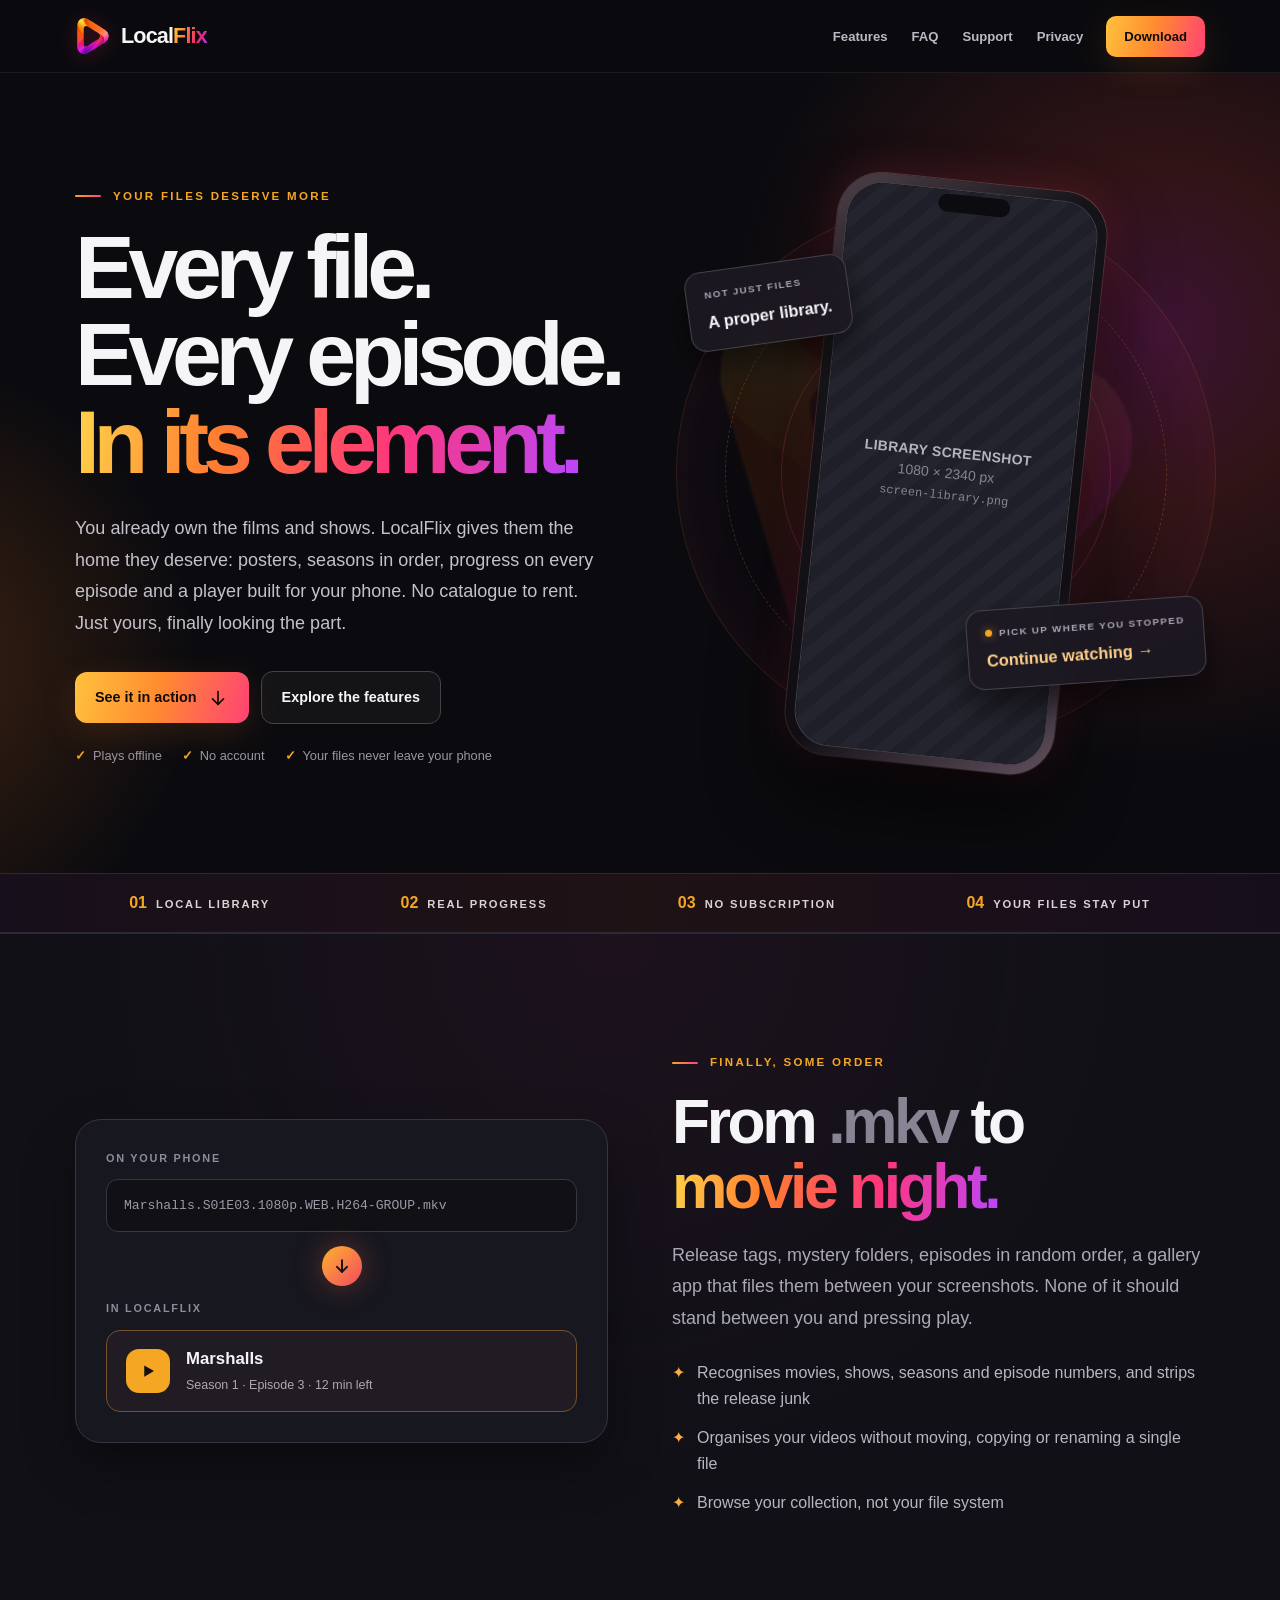
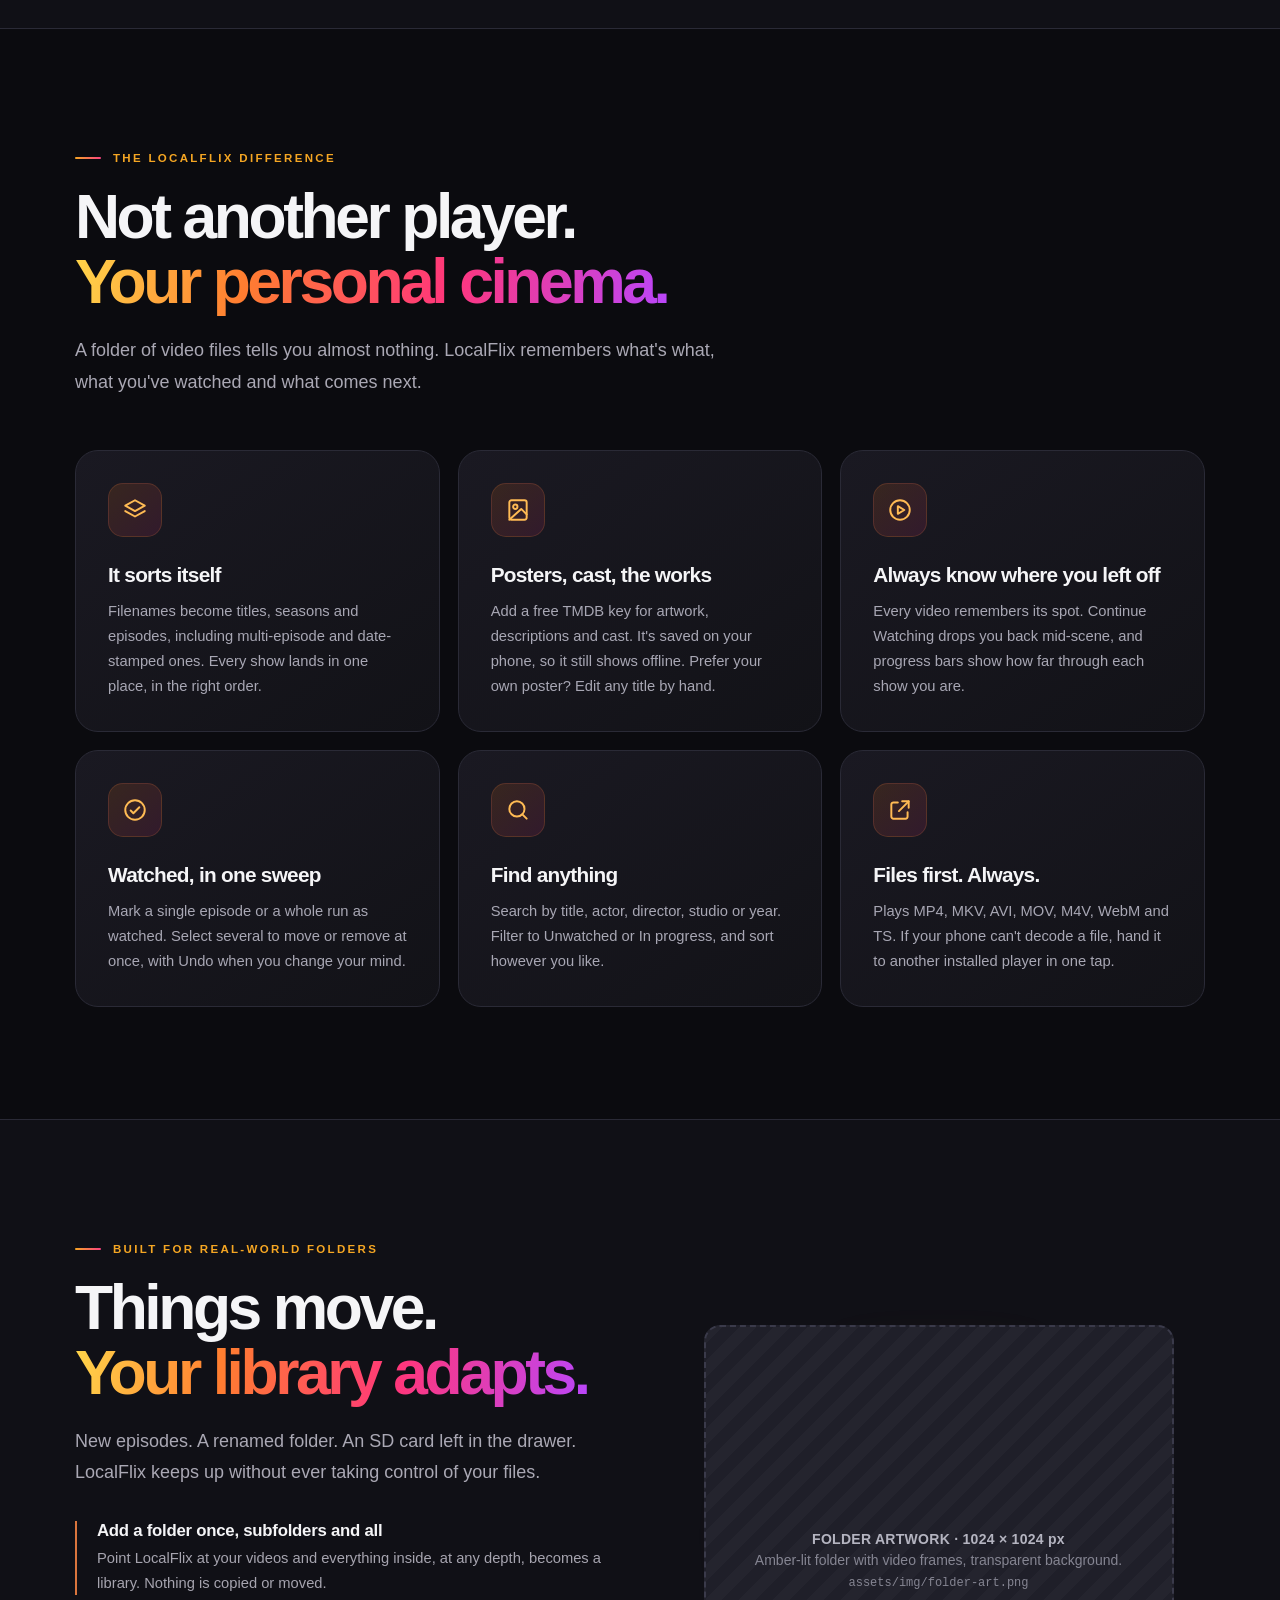
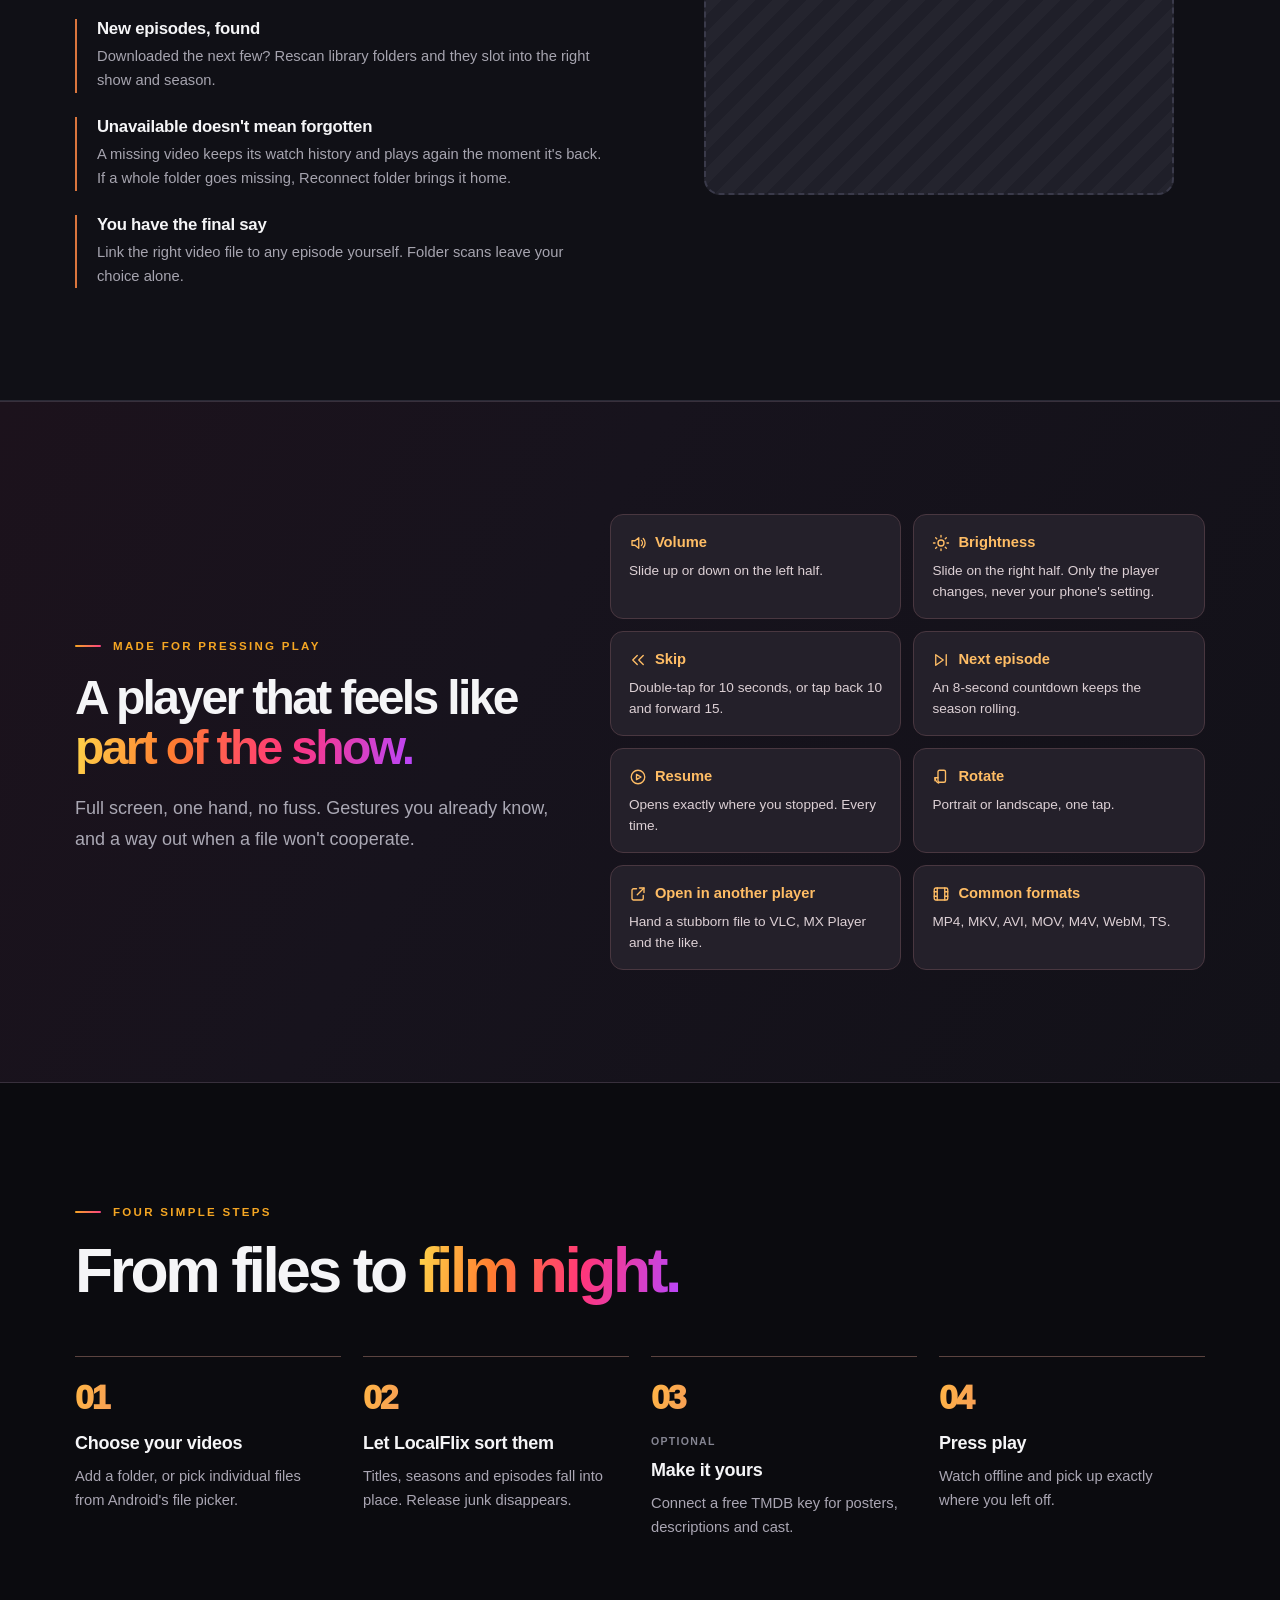
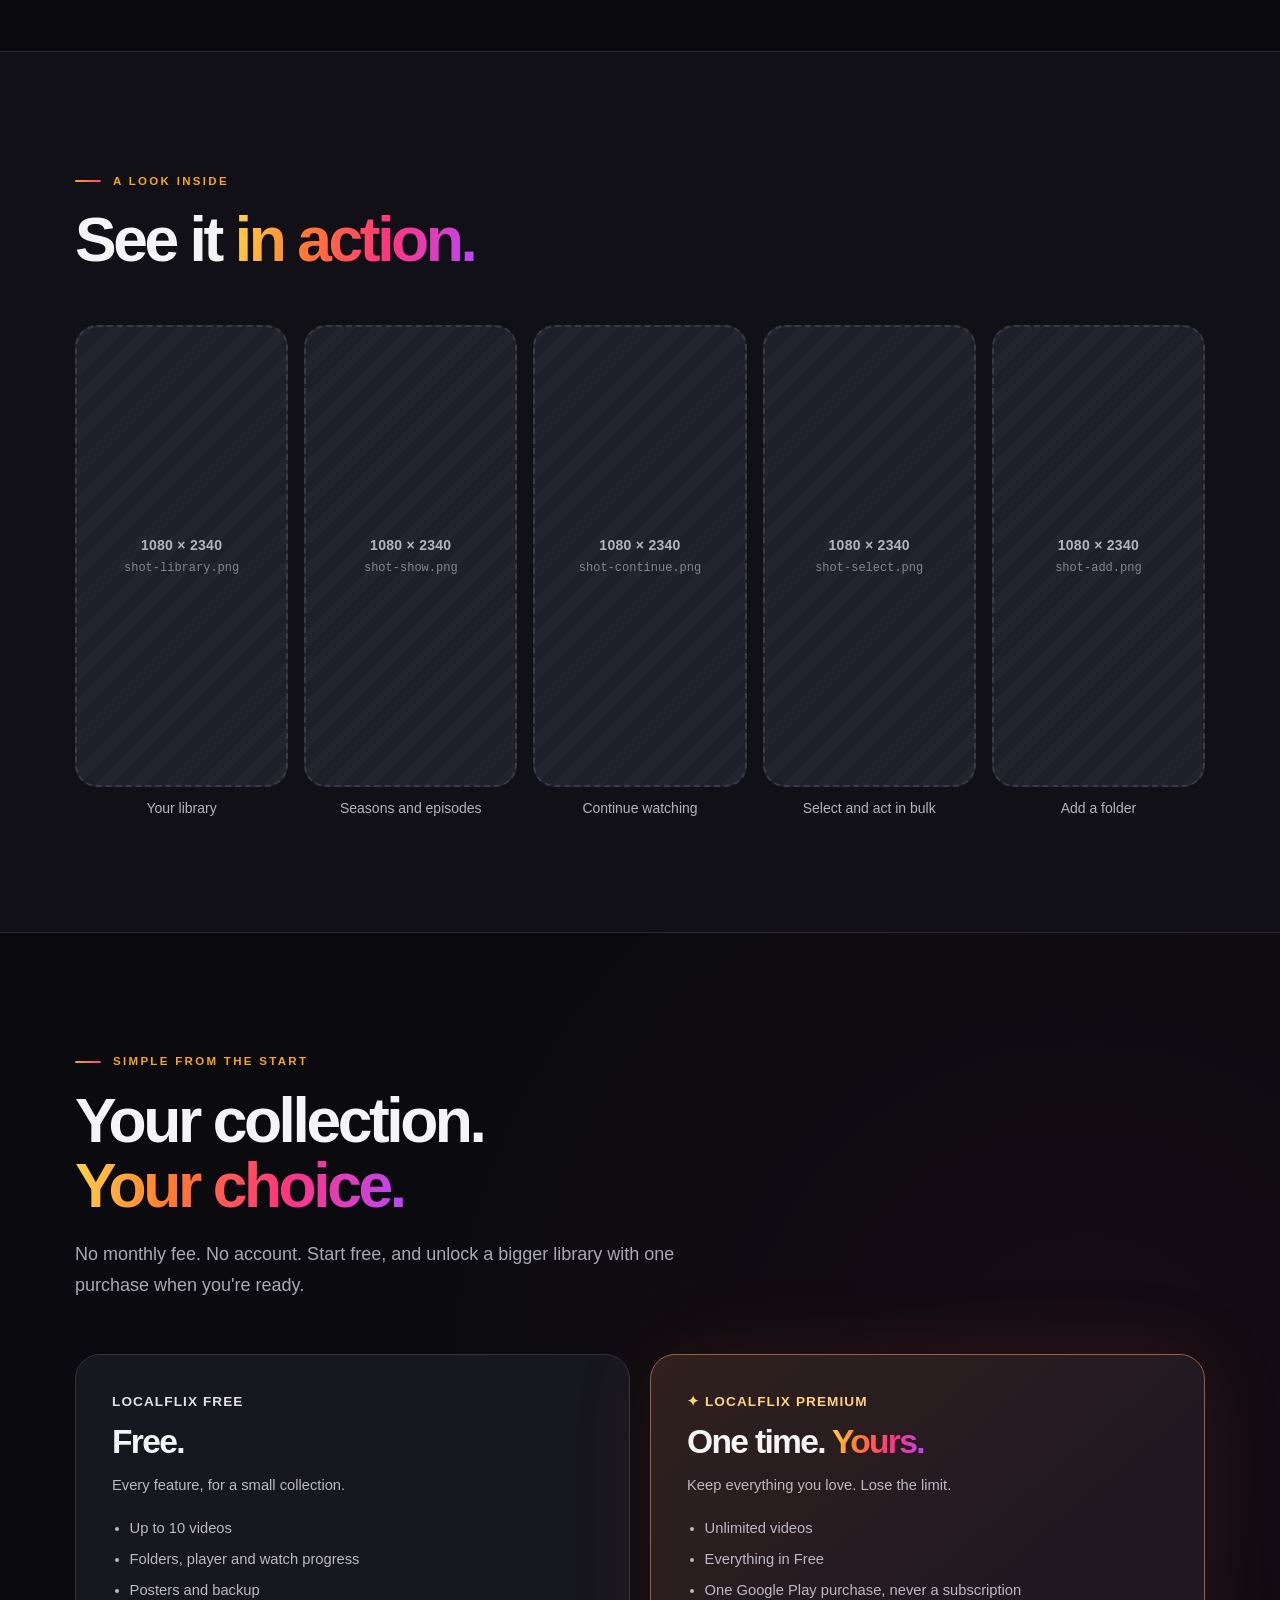
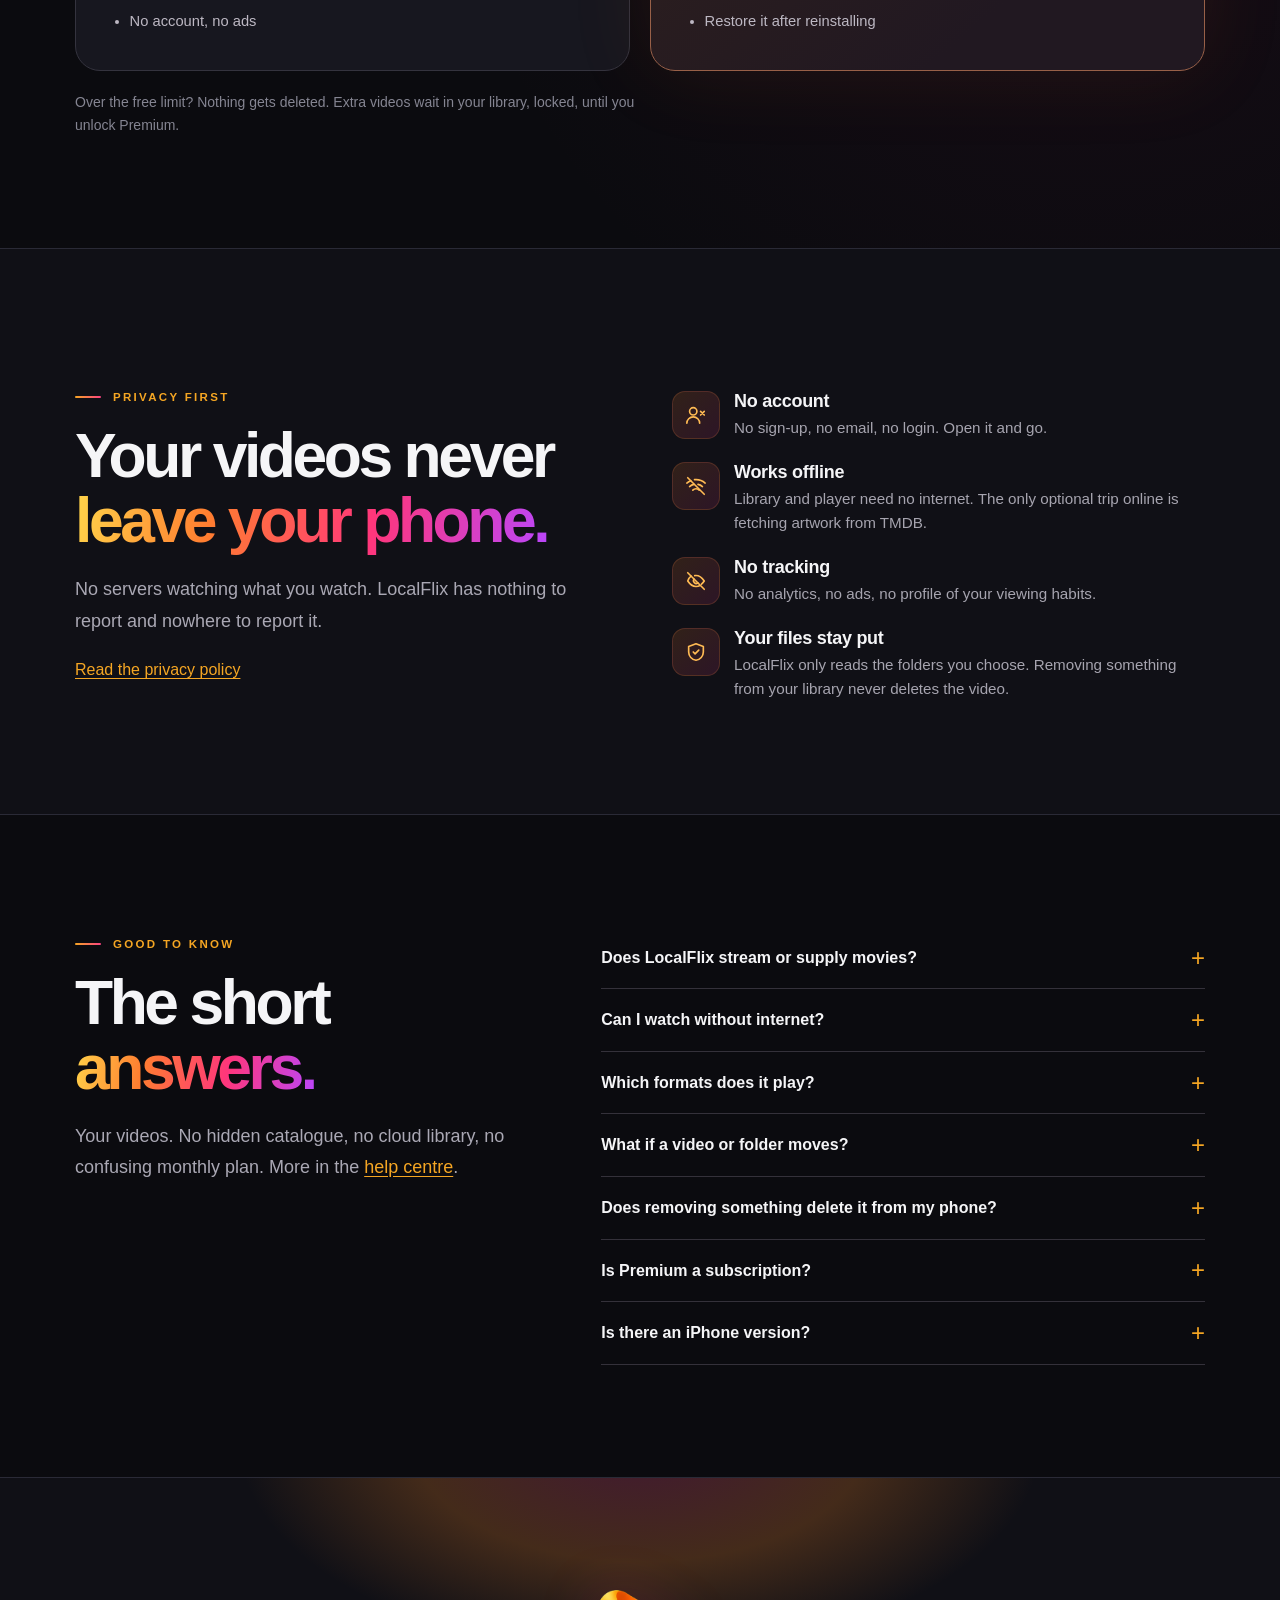
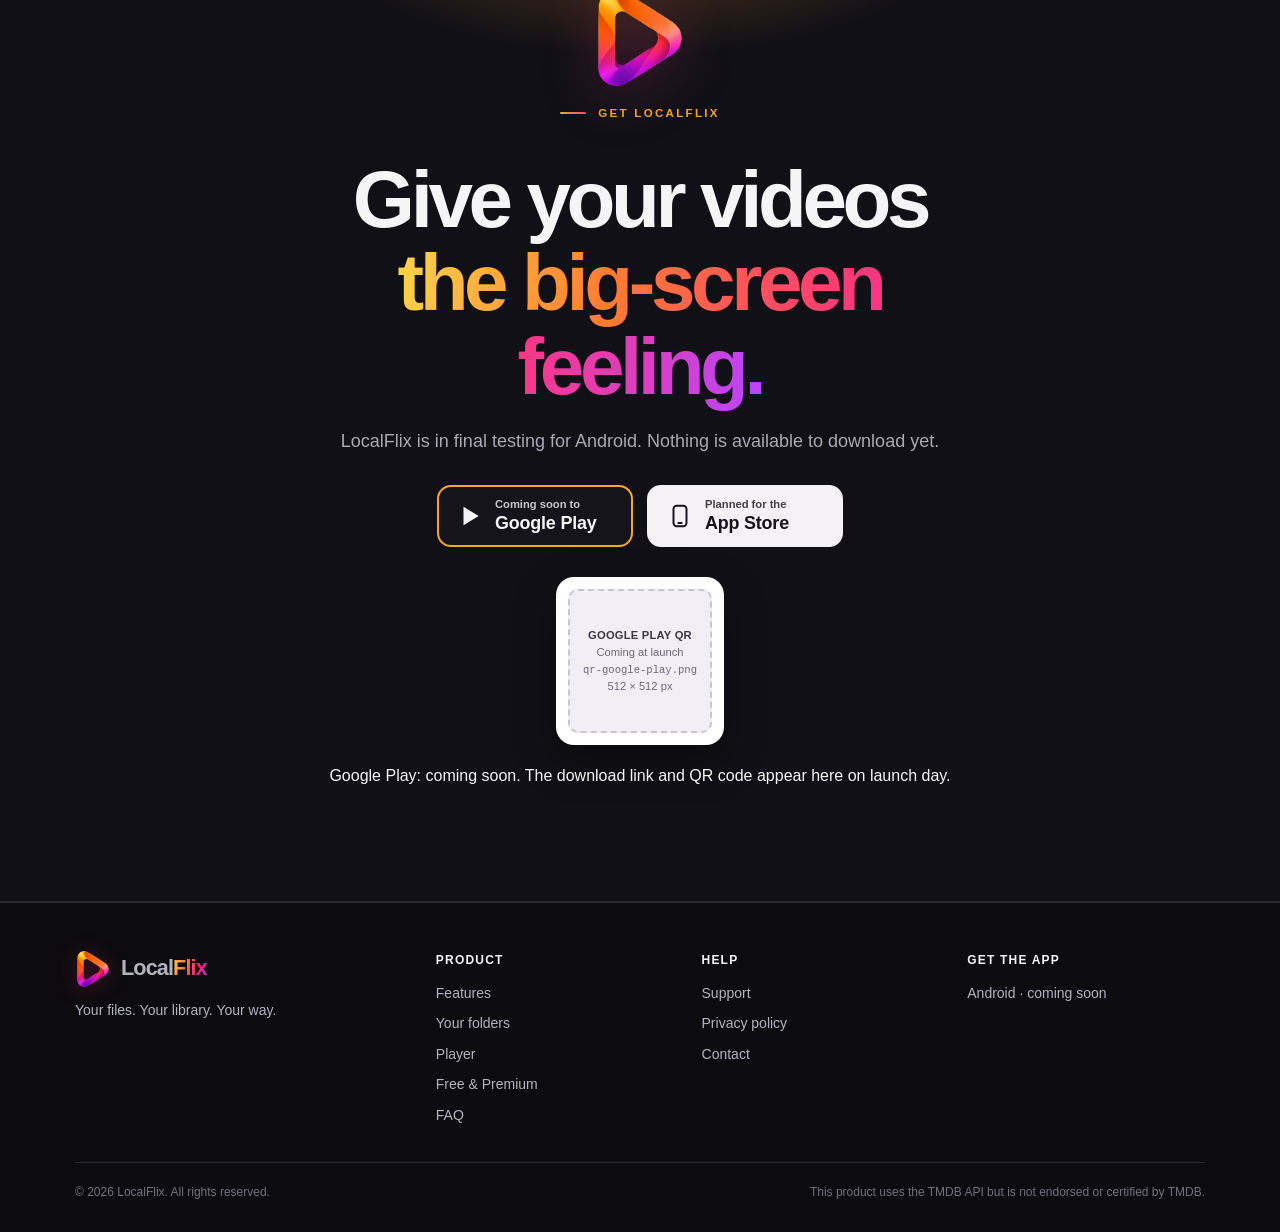
==== commit 1f4c0aa6: "v4" ====
--- a/index.html
+++ b/index.html
@@ -19,7 +19,7 @@
 
   <link rel="icon" type="image/png" sizes="32x32" href="assets/img/favicon-32.png">
   <link rel="apple-touch-icon" href="assets/img/apple-touch-icon.png">
-  <link rel="stylesheet" href="assets/css/site.css">
+  <link rel="stylesheet" href="assets/css/site.css?v=2026-10-13d">
 </head>
 <body id="top">
 
@@ -115,12 +115,7 @@
 
   <!-- FROM .MKV TO MOVIE NIGHT -->
   <section class="shift" aria-labelledby="shift-title">
-    <!-- Grid areas: desktop = visual left, heading + text right; phone = heading, visual, text. -->
-    <div class="wrap shift-grid">
-      <div class="shift-head">
-        <span class="eyebrow">Finally, some order</span>
-        <h2 id="shift-title" class="display">From <span style="color:#888493">.mkv</span> to<br><em>movie night.</em></h2>
-      </div>
+    <div class="wrap split">
       <div class="file-visual" aria-label="Example: a file name organised into an episode">
         <span class="file-label">On your phone</span>
         <div class="raw-file">Marshalls.S01E03.1080p.WEB.H264-GROUP.mkv</div>
@@ -131,7 +126,9 @@
           <div><strong>Marshalls</strong><small>Season 1 · Episode 3 · 12 min left</small></div>
         </div>
       </div>
-      <div class="shift-body">
+      <div class="shift-copy">
+        <span class="eyebrow">Finally, some order</span>
+        <h2 id="shift-title" class="display">From <span style="color:#888493">.mkv</span> to<br><em>movie night.</em></h2>
         <p class="lede">Release tags, mystery folders, episodes in random order, a gallery app that files them between your screenshots. None of it should stand between you and pressing play.</p>
         <ul class="sparks">
           <li>Recognises movies, shows, seasons and episode numbers, and strips the release junk</li>
@@ -338,36 +335,46 @@
   <section id="download" class="final band" aria-labelledby="download-title">
     <div class="wrap">
       <img class="logo-big" src="assets/img/mark.png" alt="LocalFlix" width="96" height="96">
-      <span class="eyebrow">Coming to Android</span>
+      <span class="eyebrow">Get LocalFlix</span>
       <h2 id="download-title" class="display">Give your videos<br><em>the big-screen feeling.</em></h2>
-      <p class="lede">LocalFlix is in final testing ahead of its Google Play release. The download button goes live here on launch day.</p>
-
-      <div class="stores">
-        <!-- AT LAUNCH, replace this <span> with:
-             <a class="store store-play" href="https://play.google.com/store/apps/details?id=com.localflix.app" rel="noopener">
-               <svg class="icon" aria-hidden="true"><use href="#i-gplay"/></svg>
-               <span><small>Get it on</small><strong>Google Play</strong></span>
-             </a>
-             (Or use Google's official badge image, as Google's brand guidelines prefer.) -->
-        <span class="store store-play is-soon" aria-label="Coming soon to Google Play">
+      <p class="lede">LocalFlix is in final testing for Android. Nothing is available to download yet.</p>
+
+      <!-- Store switcher (same layout as bill-crunch.com).
+           BEFORE LAUNCH (now): the store controls are <button>s. Selecting one shows that store's
+           QR placeholder on a computer and updates the status line below on every screen size.
+           AT LAUNCH, for each store that is live:
+             1. Change its <button ...> to <a ... href="REAL STORE URL" rel="noopener"> (keep the
+                class, data-qr, aria-pressed and aria-controls), and update its label to
+                "Get it on / Google Play" or "Download on the / App Store".
+                On a phone the link opens the store; on a computer it switches the QR code.
+             2. Replace its QR placeholder with the <img> in the comment next to it.
+             3. Update that store's data-status-* text on #store-status. -->
+      <div class="stores" role="group" aria-label="Choose your store">
+        <button type="button" class="store store-play" data-qr="play" aria-pressed="true" aria-controls="qr-play store-status">
           <svg class="icon" aria-hidden="true"><use href="#i-gplay"/></svg>
           <span><small>Coming soon to</small><strong>Google Play</strong></span>
-        </span>
-        <span class="store store-ios is-soon" aria-label="iPhone version planned">
+        </button>
+        <button type="button" class="store store-ios" data-qr="ios" aria-pressed="false" aria-controls="qr-ios store-status">
           <svg class="icon" aria-hidden="true"><use href="#i-phone"/></svg>
-          <span><small>Planned for</small><strong>iPhone</strong></span>
-        </span>
-      </div>
-
-      <!-- Computer only: hidden on phones, where scanning makes no sense.
-           AT LAUNCH, replace the placeholder with a QR image that points to the Google Play URL above:
-           <img src="assets/img/qr-google-play.png" alt="QR code for LocalFlix on Google Play" width="512" height="512"> -->
+          <span><small>Planned for the</small><strong>App Store</strong></span>
+        </button>
+      </div>
+
       <div class="qr">
-        <div class="qr-box">
-          <figure class="ph ph-qr"><figcaption><strong>QR CODE</strong>512 × 512 px<br><code>qr-google-play.png</code></figcaption></figure>
-        </div>
-        <p>On a computer? Scan to download.</p>
-      </div>
+        <!-- AT LAUNCH: <img src="assets/img/qr-google-play.png" alt="QR code: LocalFlix on Google Play" width="512" height="512"> -->
+        <div class="qr-box" id="qr-play" data-qr-panel="play">
+          <figure class="ph ph-qr"><figcaption><strong>GOOGLE PLAY QR</strong>Coming at launch<br><code>qr-google-play.png</code><br>512 × 512 px</figcaption></figure>
+        </div>
+        <!-- AT LAUNCH: <img src="assets/img/qr-app-store.png" alt="QR code: LocalFlix on the App Store" width="512" height="512"> -->
+        <div class="qr-box" id="qr-ios" data-qr-panel="ios" hidden>
+          <figure class="ph ph-qr"><figcaption><strong>APP STORE QR</strong>Not yet confirmed<br><code>qr-app-store.png</code><br>512 × 512 px</figcaption></figure>
+        </div>
+      </div>
+
+      <!-- Shown on all screen sizes, so tapping a store on a phone gives visible feedback. -->
+      <p class="store-status" id="store-status" aria-live="polite"
+         data-status-play="Google Play: coming soon. The download link and QR code appear here on launch day."
+         data-status-ios="App Store: an iPhone version is planned but not yet confirmed. Nothing to download yet.">Google Play: coming soon. The download link and QR code appear here on launch day.</p>
     </div>
   </section>
 
@@ -412,6 +419,6 @@
   </div>
 </footer>
 
-<script src="assets/js/site.js" defer></script>
+<script src="assets/js/site.js?v=2026-10-13d" defer></script>
 </body>
 </html>
--- a/assets/css/site.css
+++ b/assets/css/site.css
@@ -79,6 +79,8 @@
 .nav a { color: #bbb9c5; text-decoration: none; font-size: 0.82rem; font-weight: 700; padding: 8px 11px; border-radius: 8px; }
 .nav a:hover, .nav a[aria-current="page"] { color: var(--text); }
 .nav .btn { margin-left: 10px; }
+.nav .btn-nav { color: var(--amber-ink); padding: 10px 18px; font-size: 0.82rem; border-radius: 10px; }
+.nav .btn-nav:hover { color: var(--amber-ink); }
 .menu-toggle { display: none; margin-left: auto; background: none; border: 1px solid var(--line); color: var(--text); border-radius: 10px; padding: 8px; cursor: pointer; }
 @media (max-width: 900px) {
   .menu-toggle { display: inline-flex; }
@@ -200,6 +202,18 @@
 .sparks li::before { content: "\2726"; color: #ffac45; line-height: 1.6; }
 @media (max-width: 900px) { .split { grid-template-columns: 1fr; gap: 40px; } }
 
+/* "From .mkv to movie night": visual left, heading + text right on desktop;
+   heading, then visual, then text on phones so the example follows its headline. */
+.shift-grid { display: grid; grid-template-columns: 1fr 1fr; grid-template-areas: "visual head" "visual body"; column-gap: 64px; row-gap: 0; }
+.shift-grid > * { min-width: 0; }
+.shift-head { grid-area: head; align-self: end; }
+.shift-grid .file-visual { grid-area: visual; align-self: center; }
+.shift-body { grid-area: body; align-self: start; }
+@media (max-width: 900px) {
+  .shift-grid { grid-template-columns: 1fr; grid-template-areas: "head" "visual" "body"; row-gap: 32px; }
+  .shift-body .lede { margin-top: 0; }
+}
+
 /* ── Feature cards ──────────────────────────────────────────────────────── */
 .grid-3 { display: grid; grid-template-columns: repeat(3, minmax(0, 1fr)); gap: 18px; }
 @media (max-width: 960px) { .grid-3 { grid-template-columns: repeat(2, minmax(0, 1fr)); } }
@@ -290,6 +304,26 @@
 .final .wrap { position: relative; display: grid; justify-items: center; gap: 18px; }
 .final .display { font-size: clamp(2.6rem, 1.4rem + 5vw, 5rem); max-width: 16ch; }
 .final .lede { margin-top: 0; text-align: center; }
+.stores { display: flex; flex-wrap: wrap; justify-content: center; gap: 14px; margin-top: 10px; }
+.store { display: inline-flex; align-items: center; gap: 12px; min-width: 196px; padding: 11px 22px 11px 18px; border-radius: 14px; text-decoration: none; text-align: left; transition: transform 0.2s, box-shadow 0.2s; }
+.store .icon { width: 26px; height: 26px; flex: none; }
+.store small { display: block; font-size: 0.7rem; font-weight: 600; opacity: 0.8; line-height: 1.2; }
+.store strong { display: block; font-size: 1.12rem; font-weight: 800; line-height: 1.25; letter-spacing: -0.01em; }
+.store-play { background: #15131b; color: var(--text); border: 2px solid var(--amber); }
+.store-play .icon { fill: currentColor; stroke: none; }
+.store-ios { background: #f4f2f7; color: #15131b; border: 2px solid #f4f2f7; }
+a.store:hover { transform: translateY(-2px); box-shadow: 0 12px 32px rgba(245, 166, 35, 0.22); }
+.store.is-soon { cursor: default; }
+.store-ios.is-soon { opacity: 0.55; }
+.qr { display: grid; justify-items: center; gap: 12px; margin-top: 12px; }
+.qr-box { width: 168px; height: 168px; padding: 12px; background: #fff; border-radius: 18px; box-shadow: 0 16px 40px rgba(0, 0, 0, 0.35); }
+.qr-box img { display: block; width: 100%; height: 100%; }
+.ph-qr { height: 100%; background: #f1eff5; border-color: #c9c4d2; border-radius: 10px; color: #6d6878; }
+.ph-qr figcaption { padding: 6px; font-size: 0.7rem; }
+.ph-qr strong { color: #3b3644; }
+.ph-qr code { color: #6d6878; font-size: 0.66rem; }
+.qr p { margin: 0; color: var(--muted); font-size: 0.85rem; }
+@media (max-width: 900px), (pointer: coarse) { .qr { display: none; } }
 .logo-big { width: 96px; height: 96px; filter: drop-shadow(0 8px 27px rgba(216, 58, 113, 0.35)); }
 
 /* ── Footer ─────────────────────────────────────────────────────────────── */
@@ -337,3 +371,8 @@
   html { scroll-behavior: auto; }
   *, *::before, *::after { transition: none !important; animation: none !important; }
 }
+
+/* Email reveal (support and privacy contact sections) */
+.reveal-email { font: inherit; font-weight: 800; color: var(--amber-ink); background: var(--cta); border: 0; border-radius: 10px; padding: 10px 18px; cursor: pointer; }
+.reveal-email:hover { filter: brightness(1.06); }
+.email-revealed { font-weight: 800; font-size: 1.05rem; }
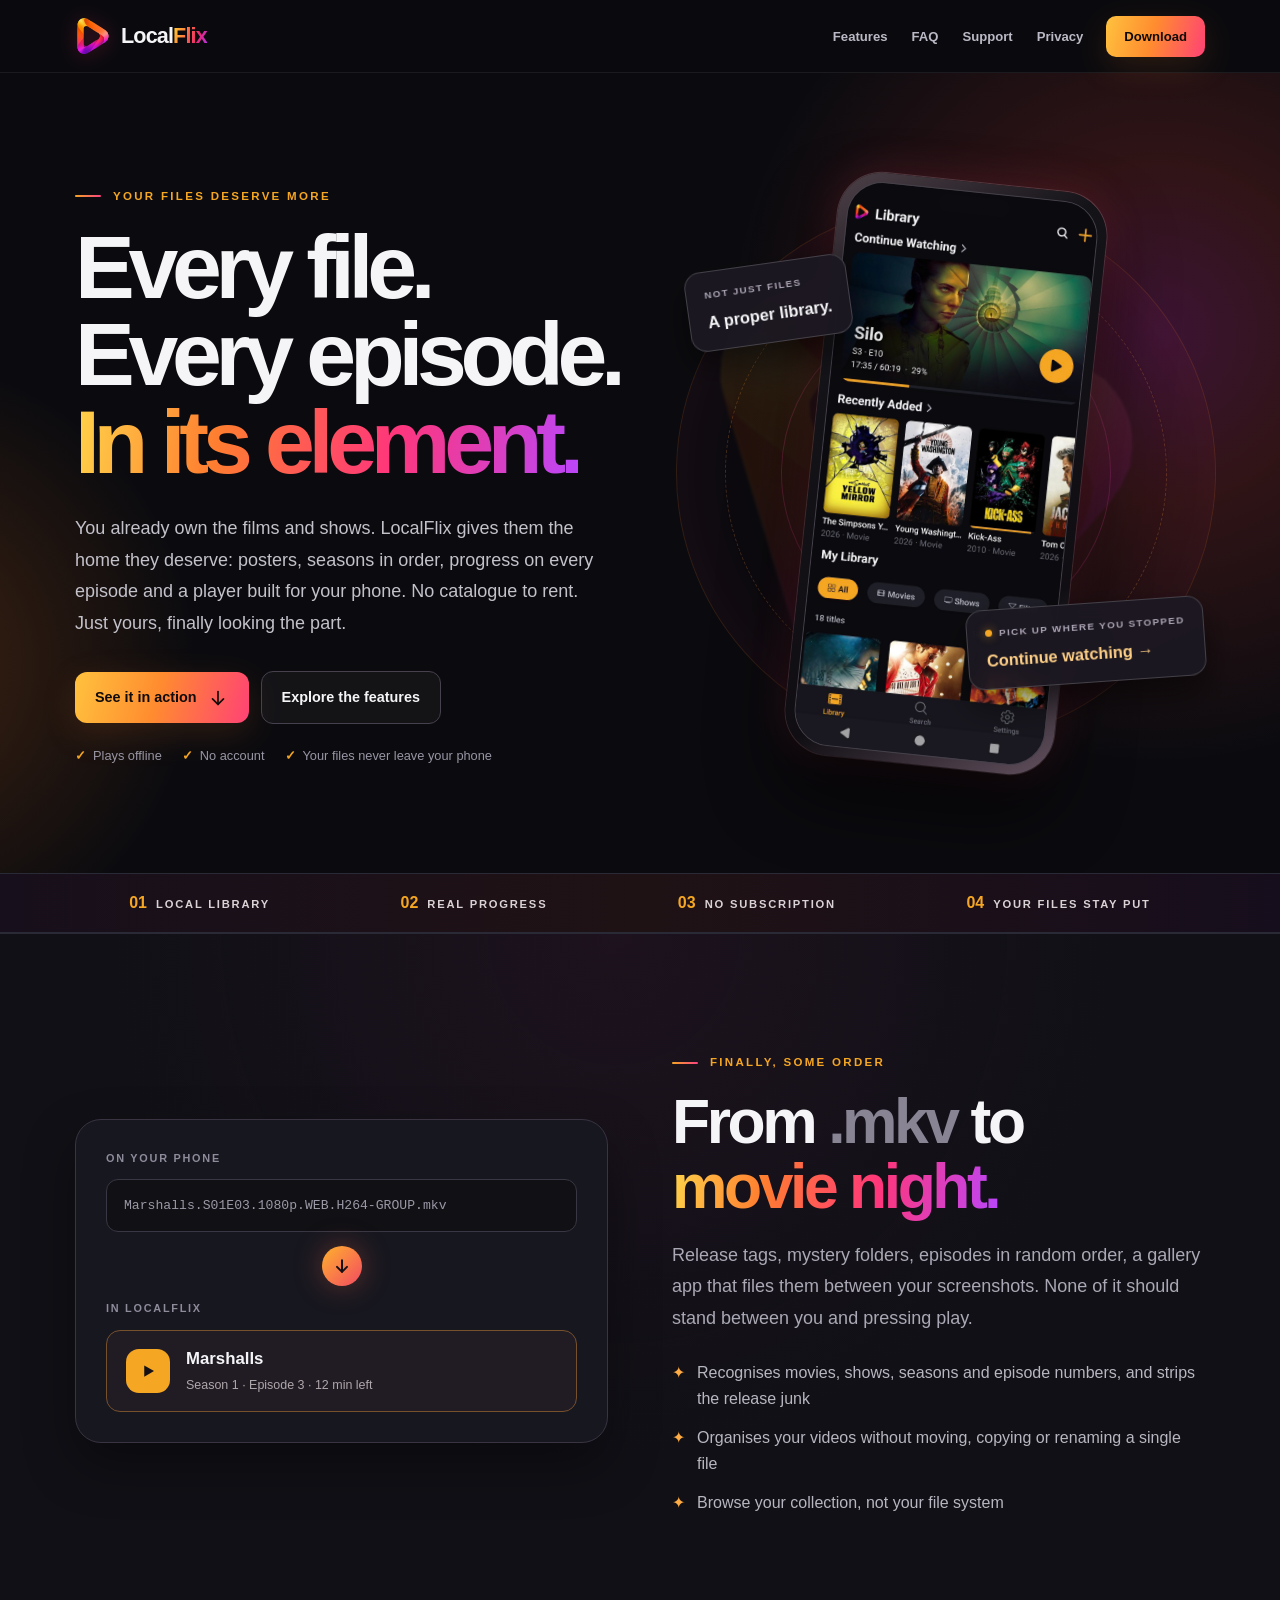
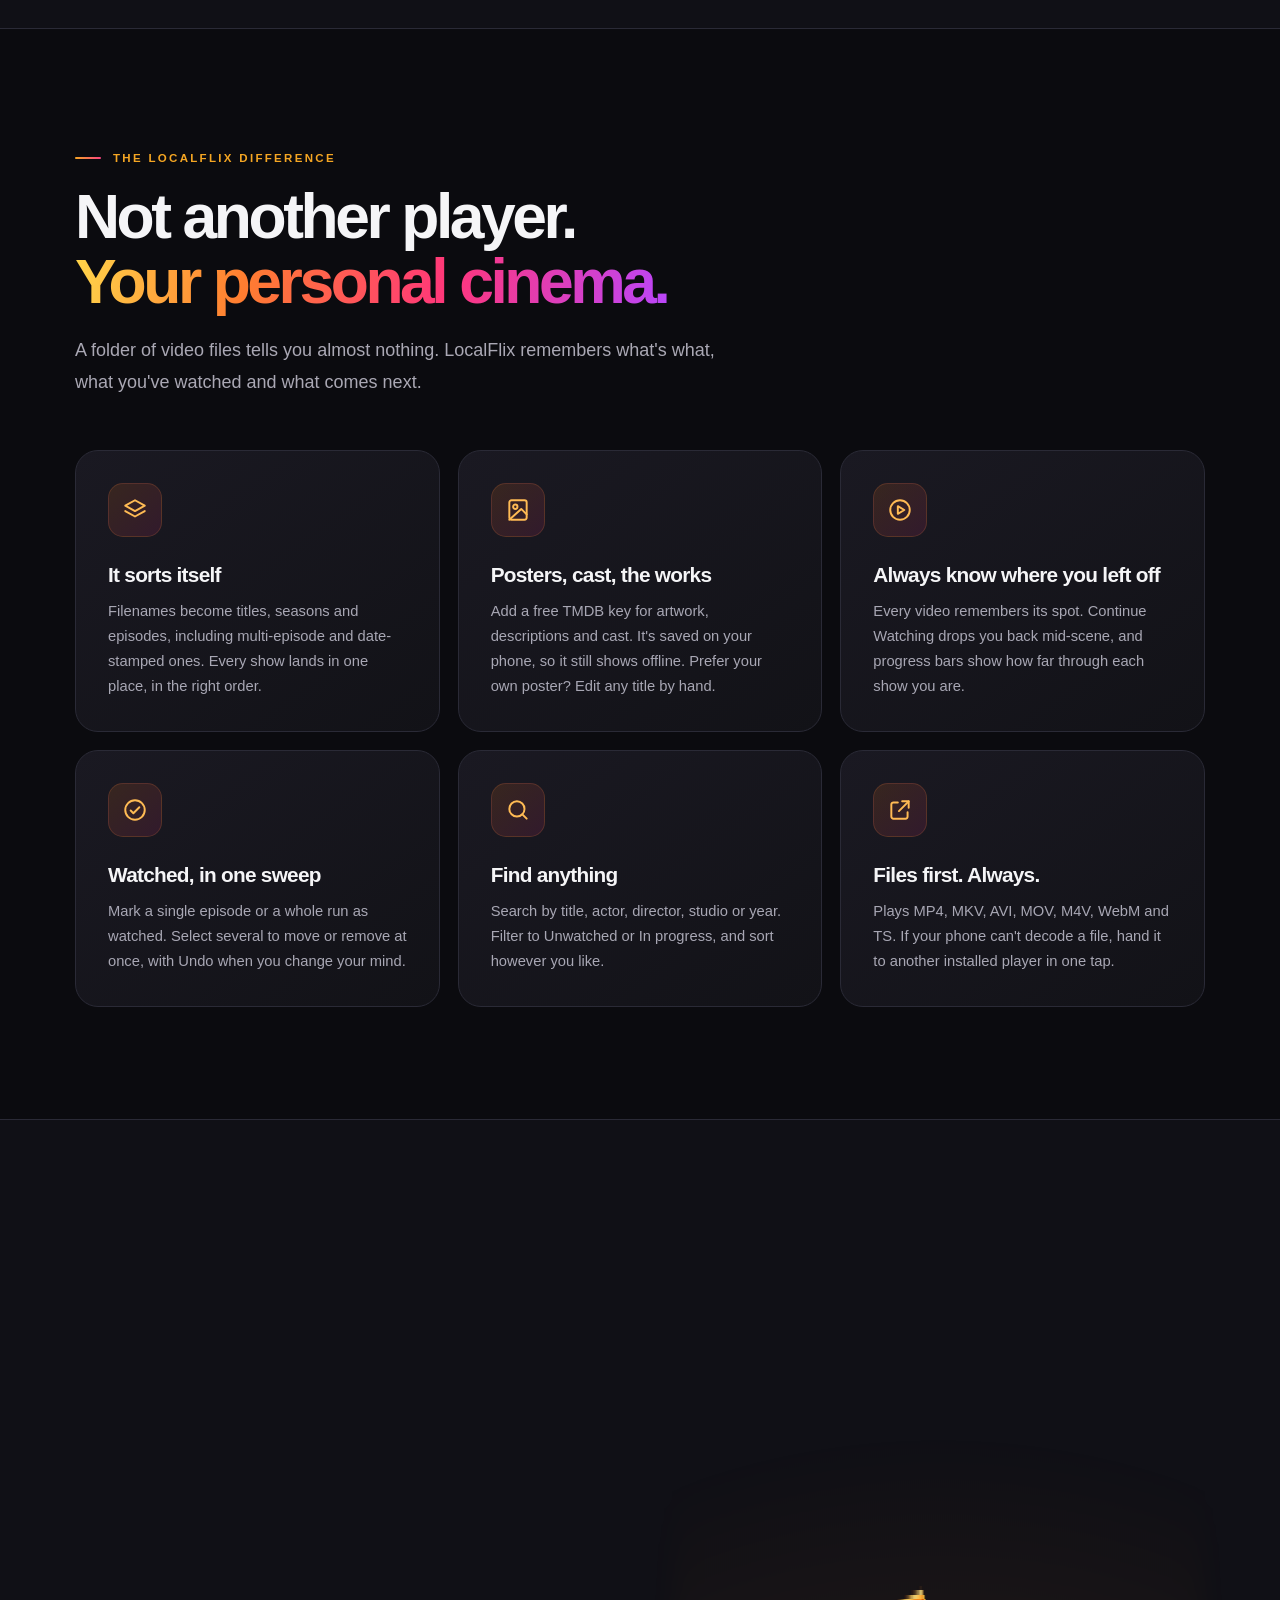
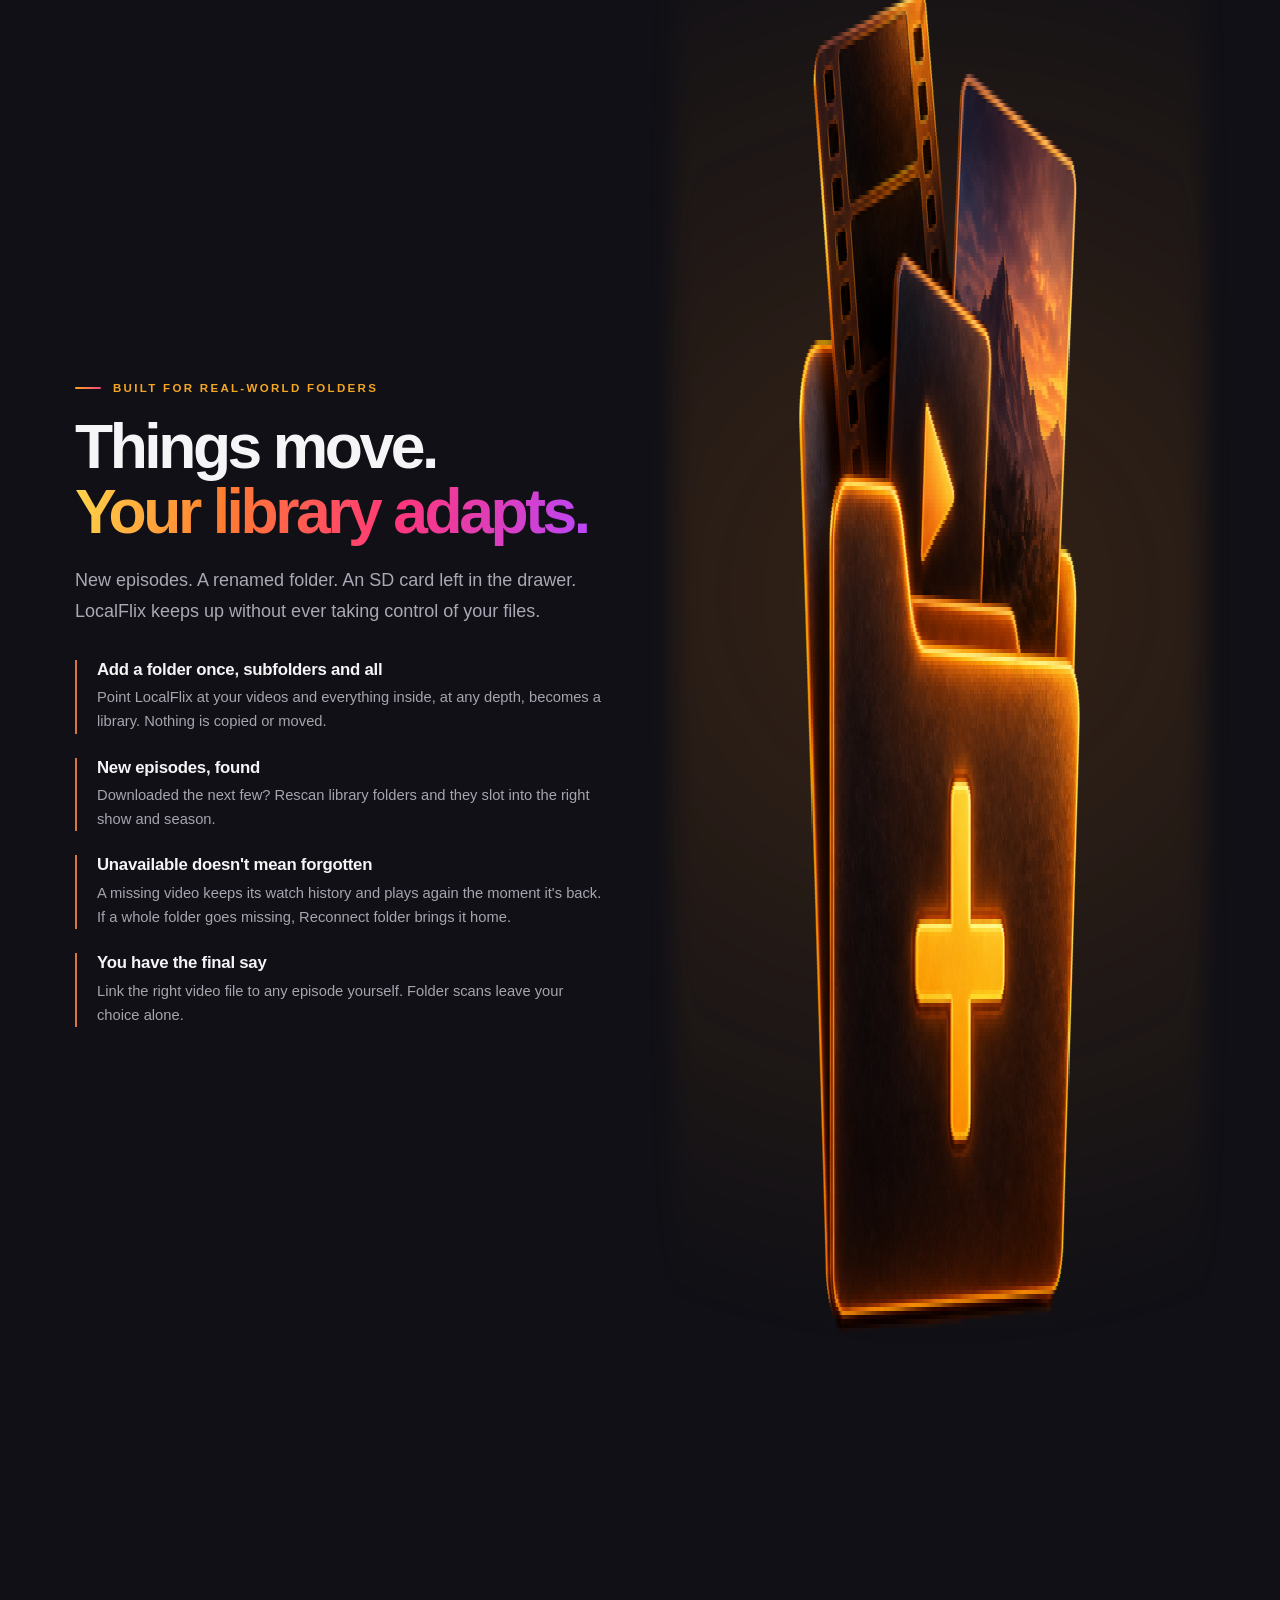
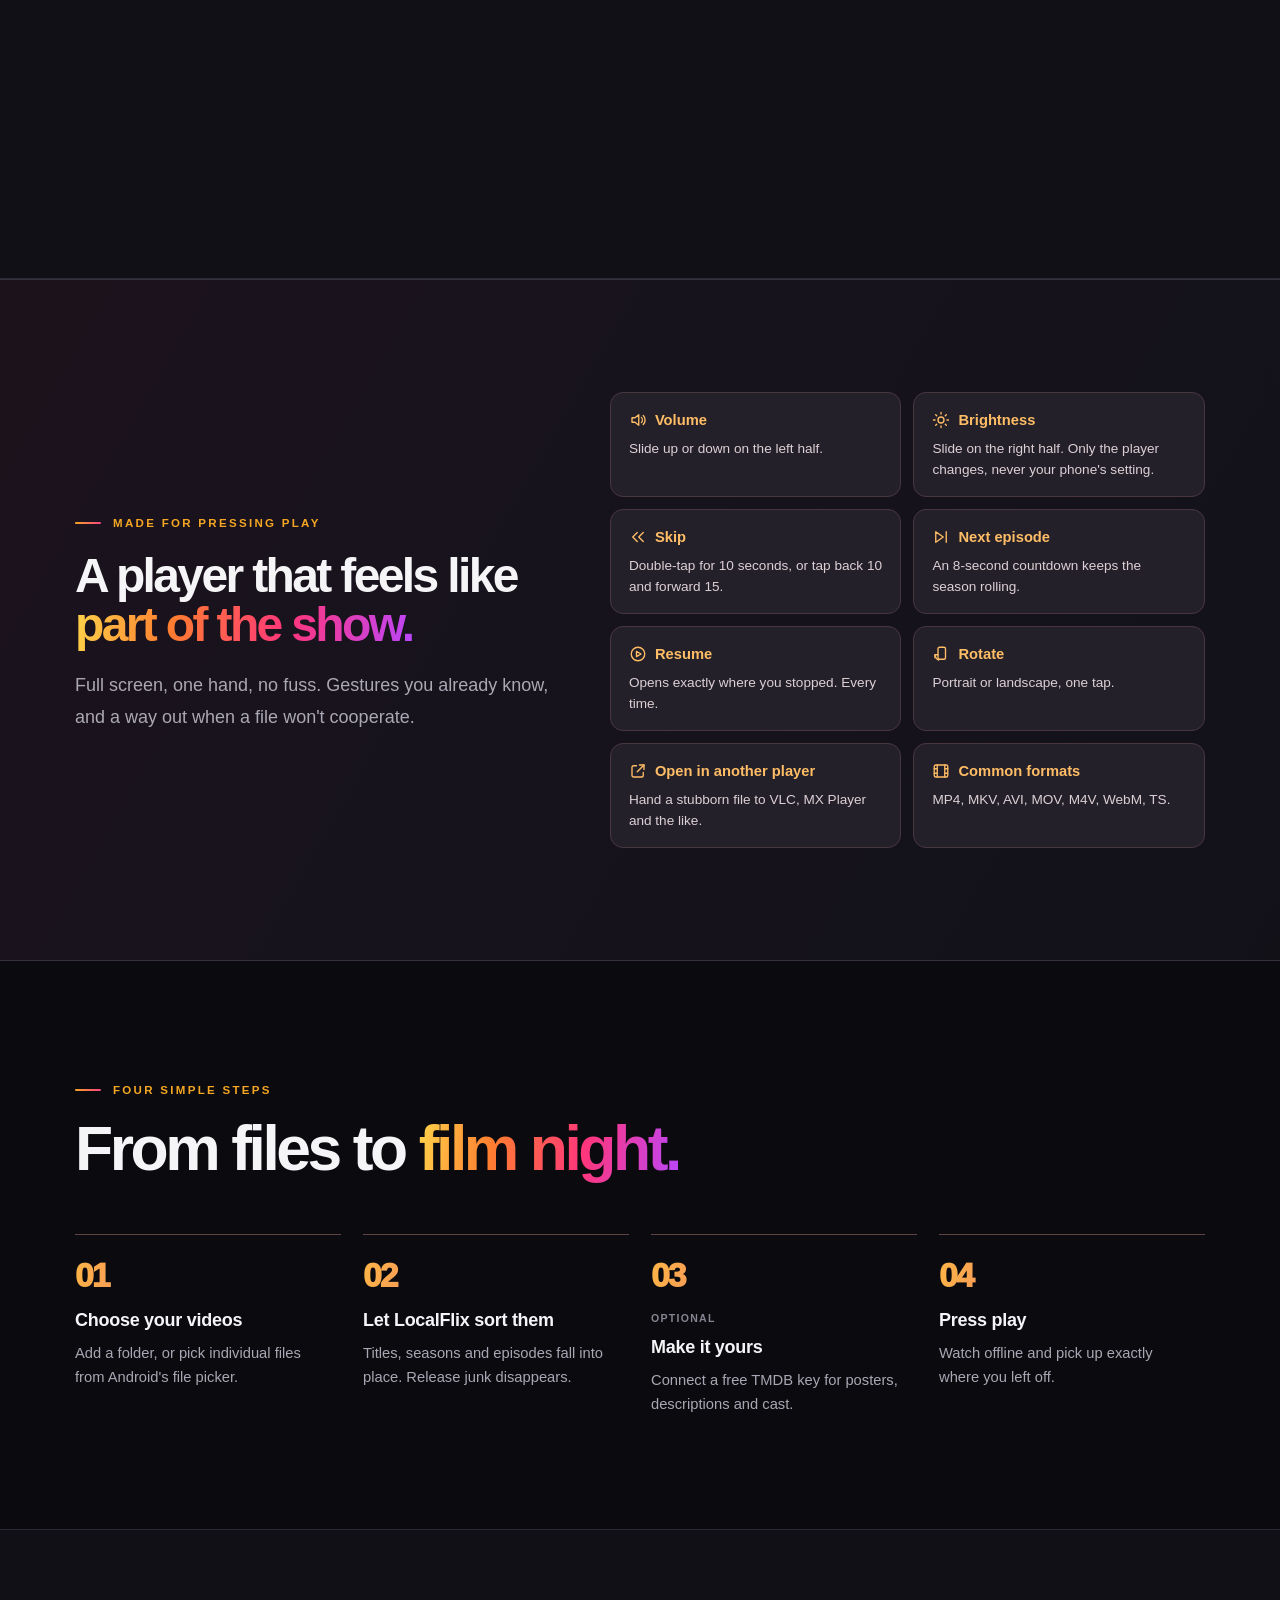
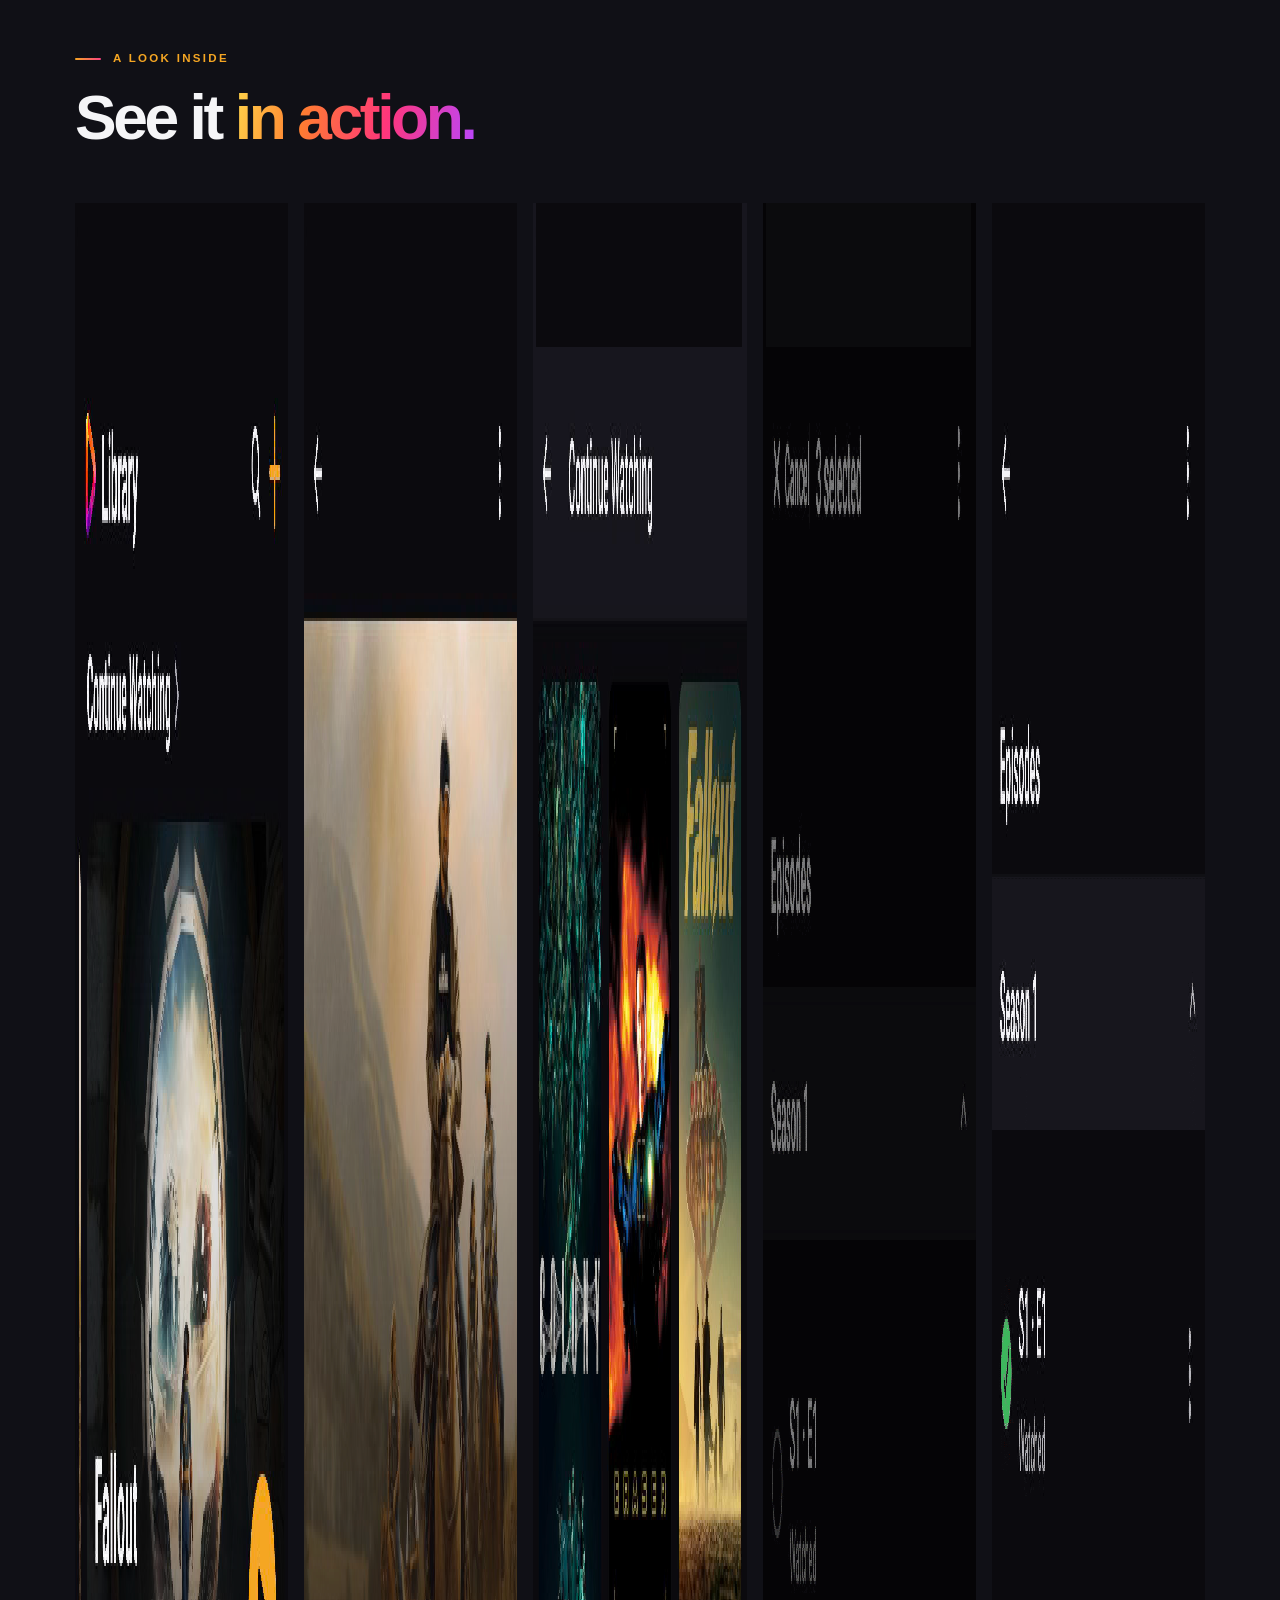
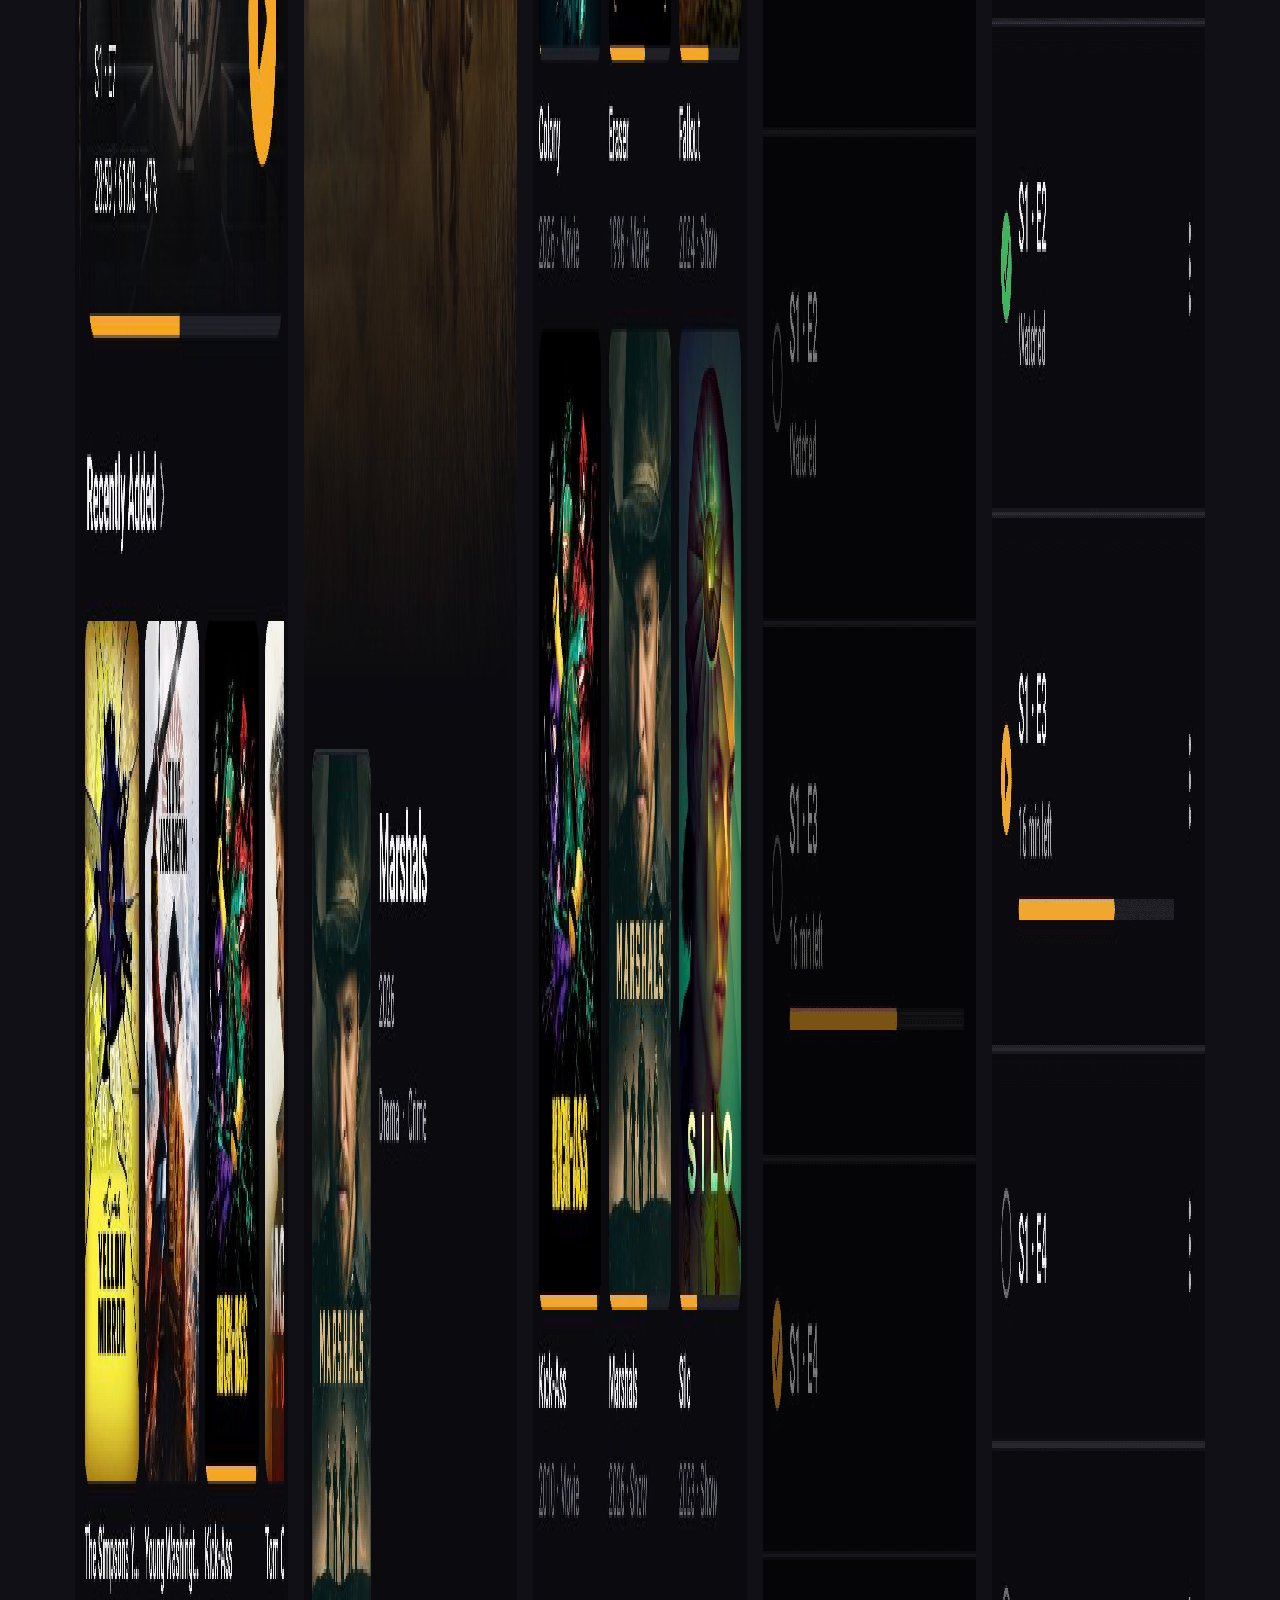
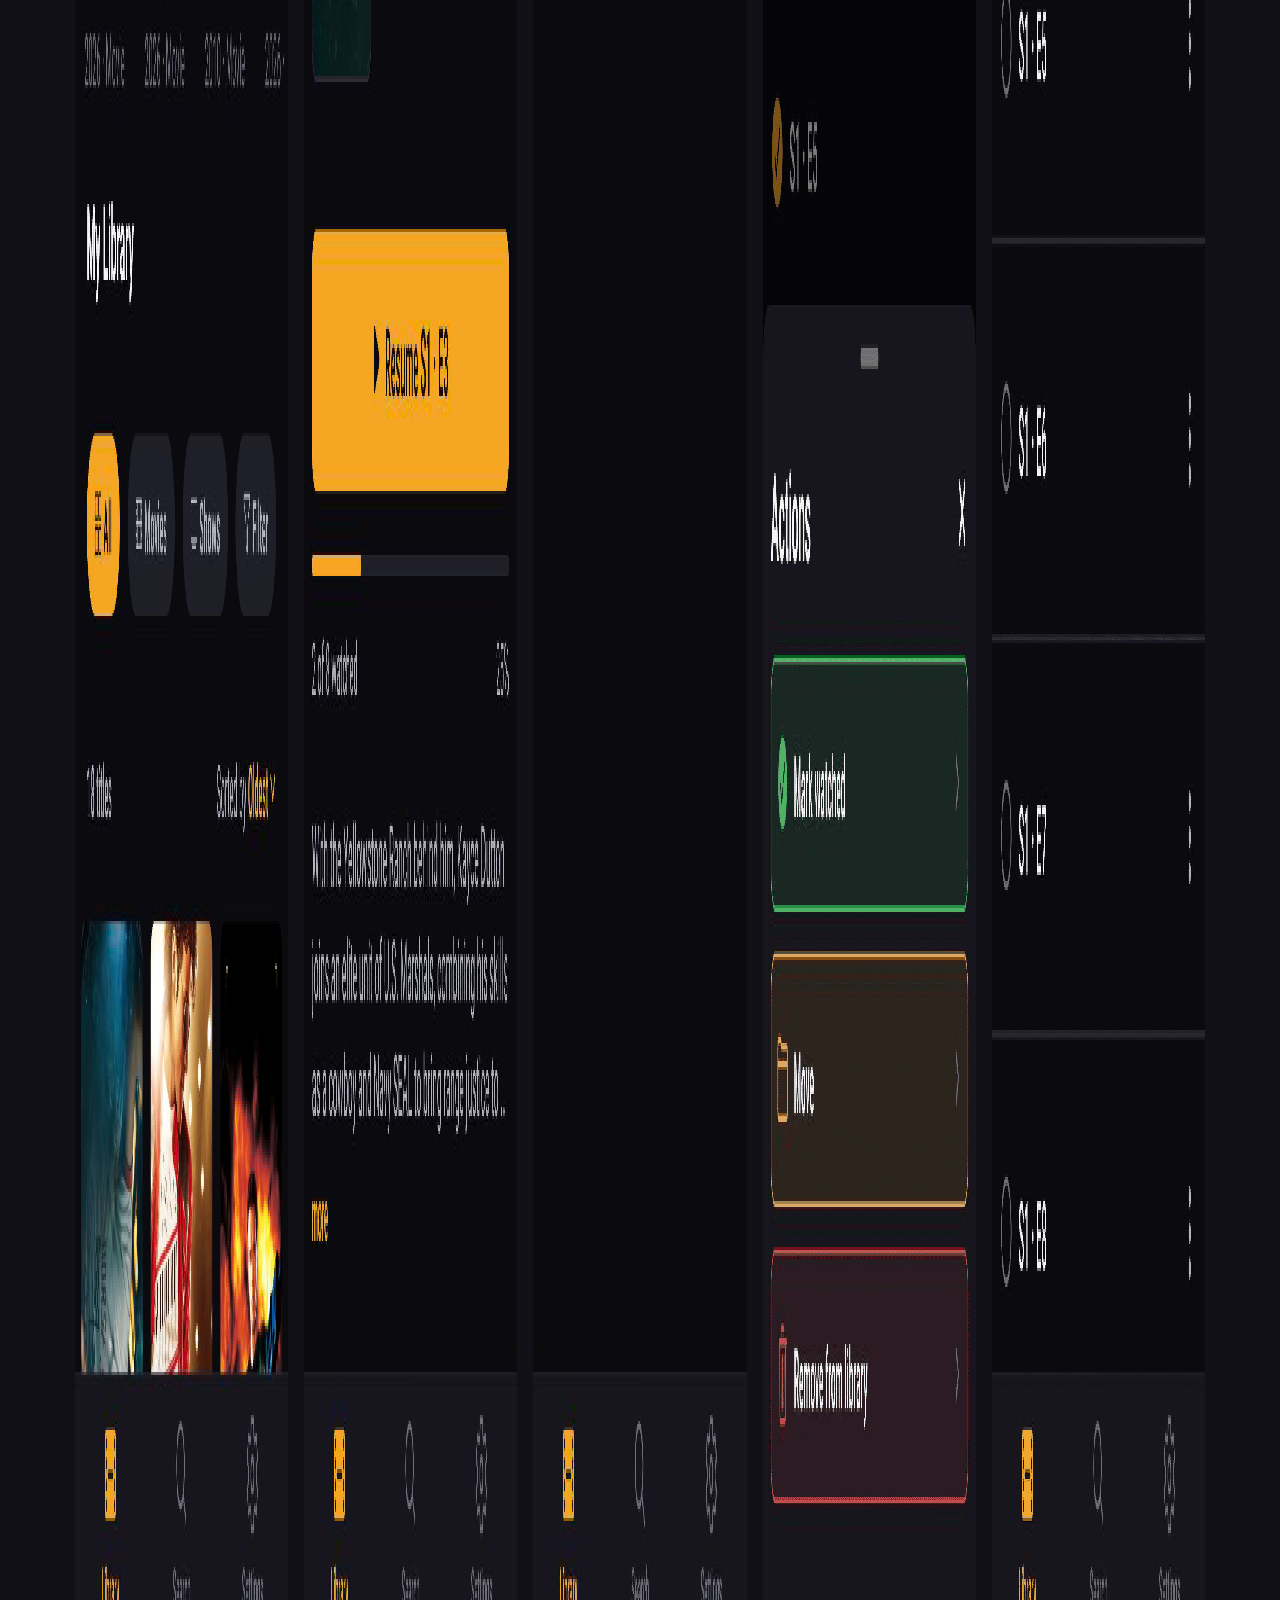
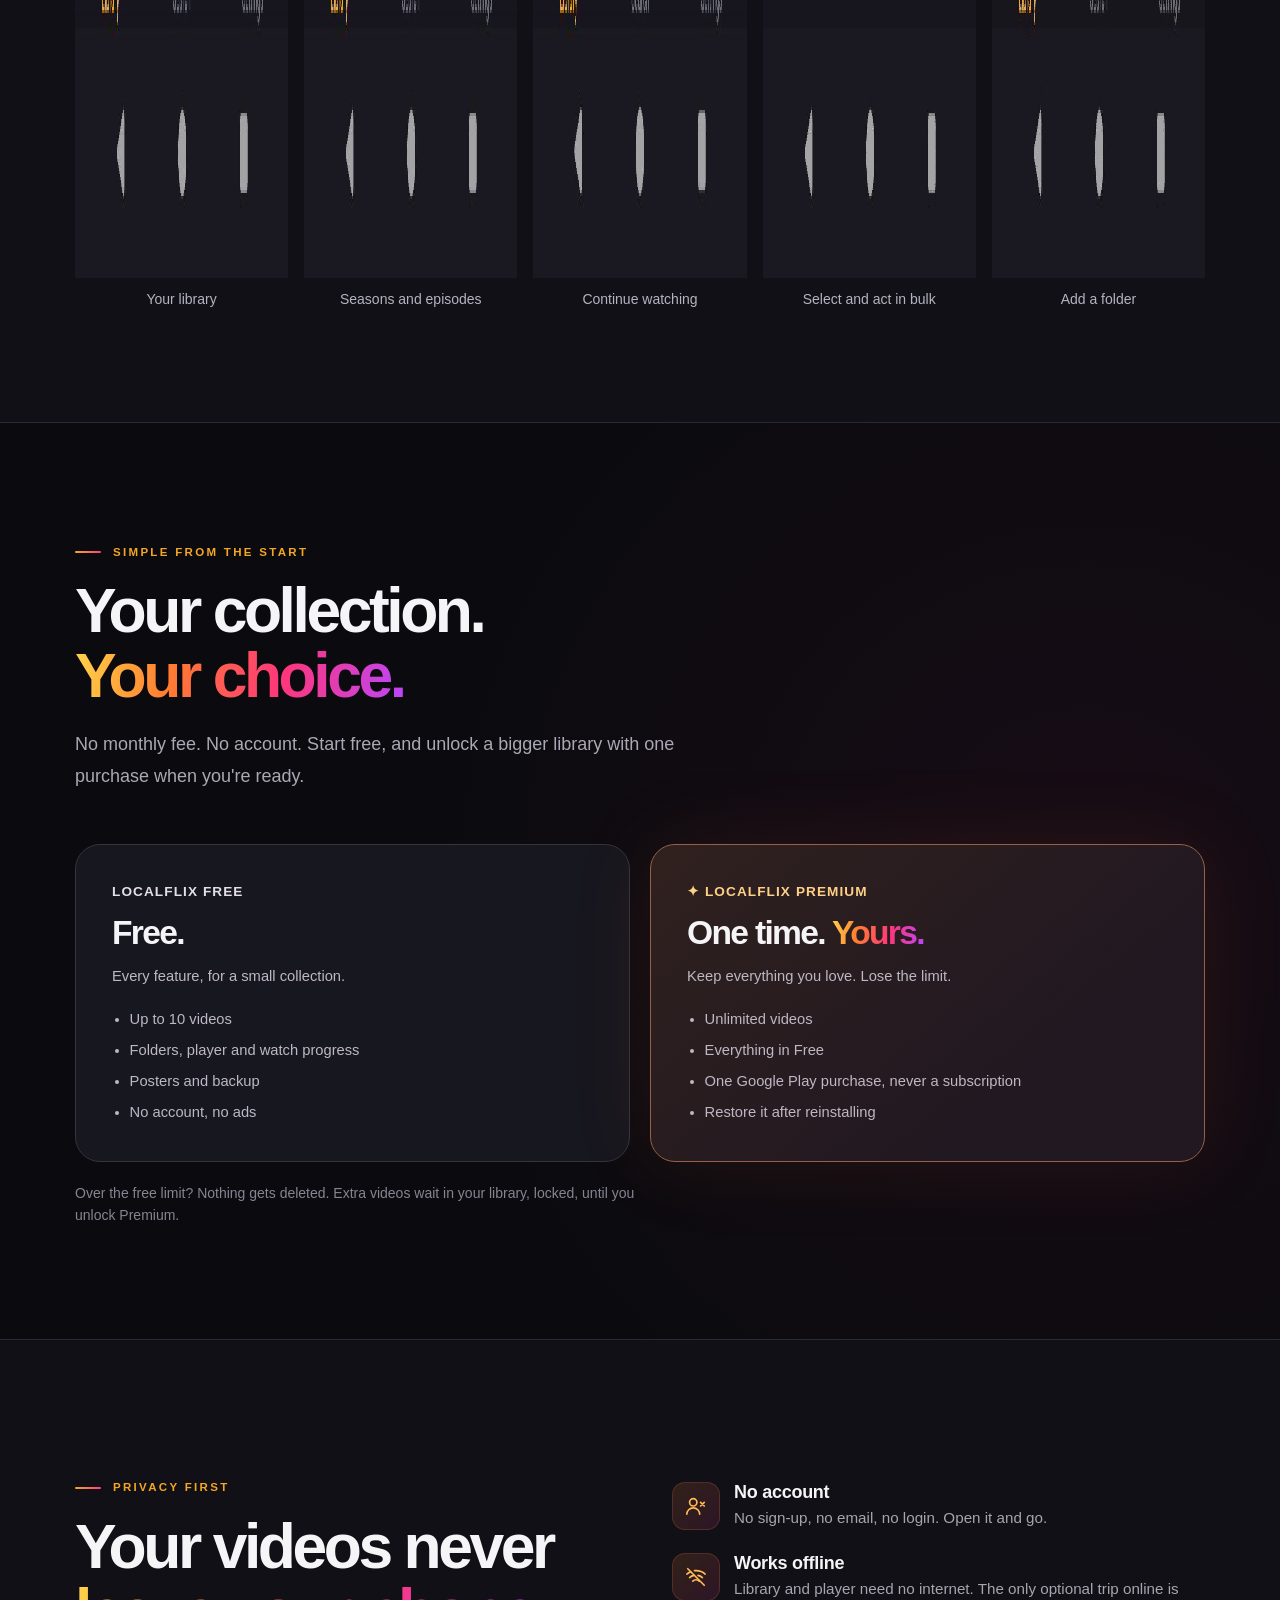
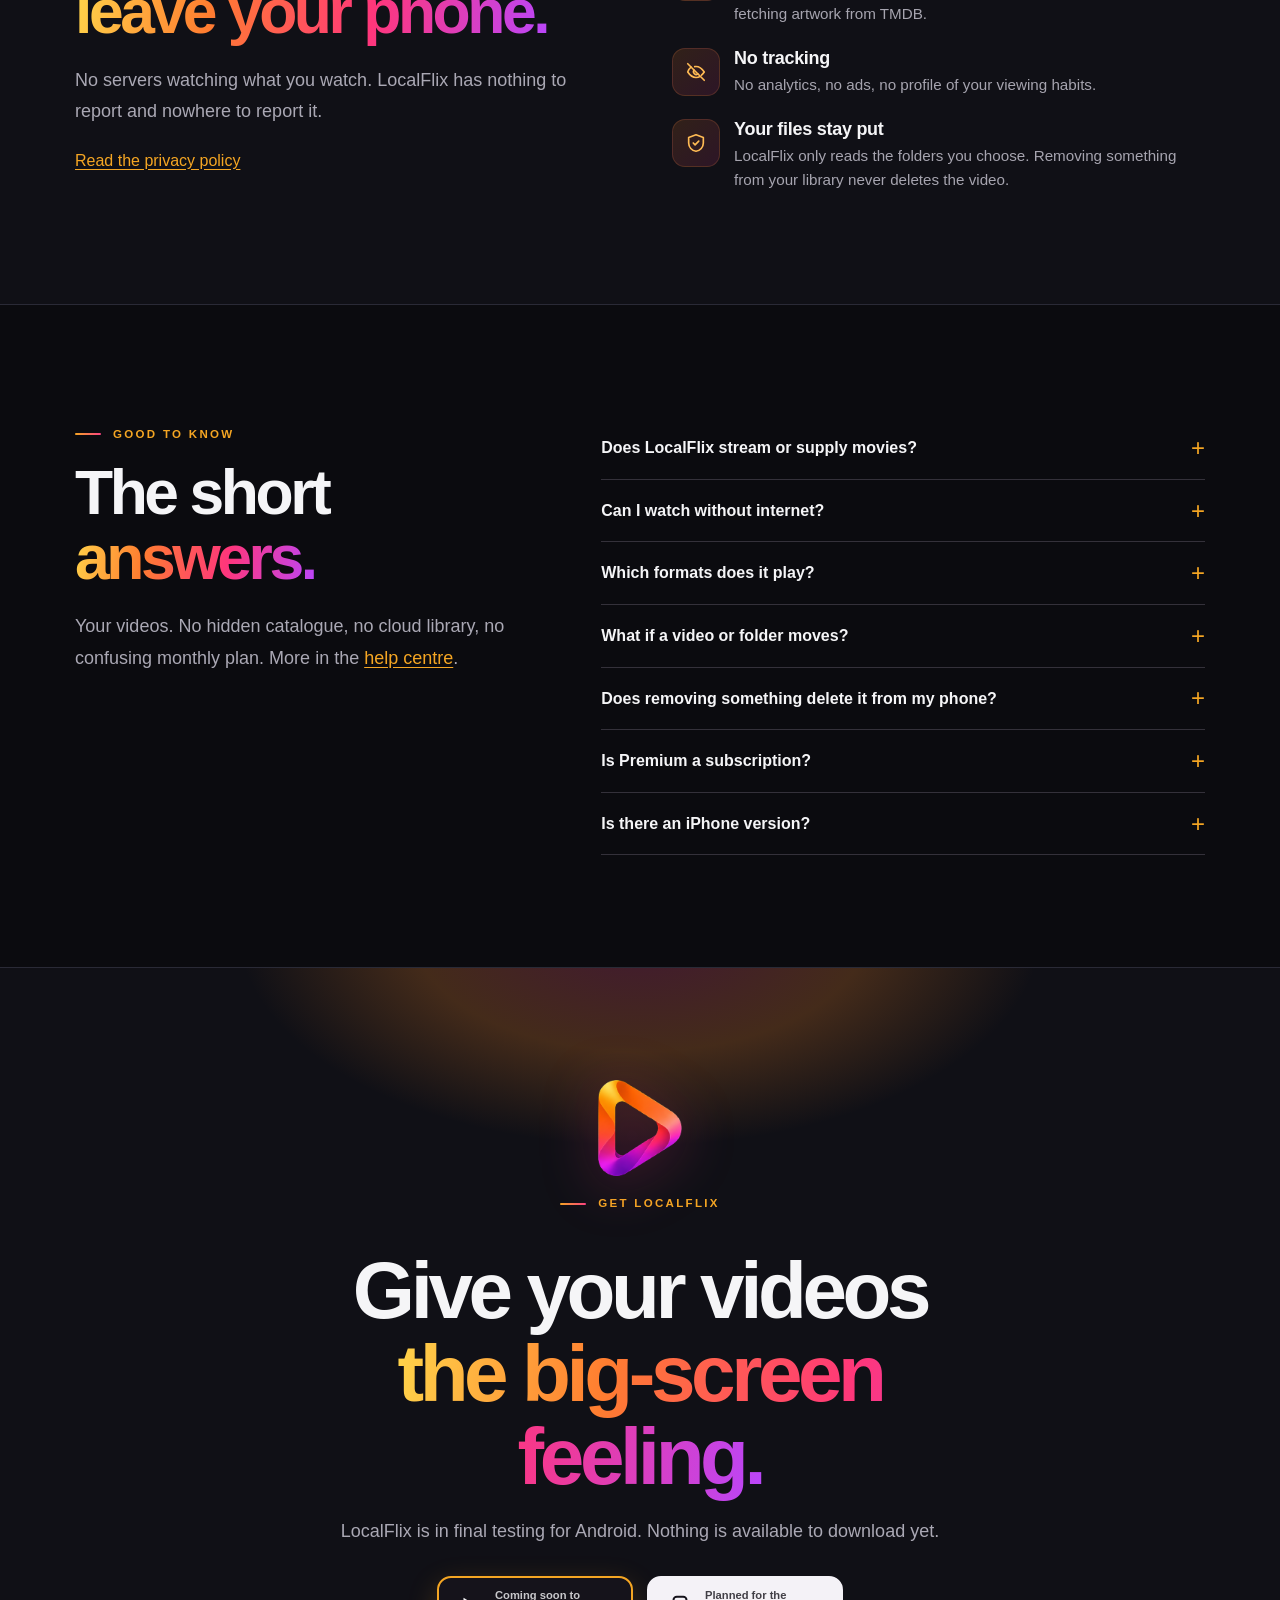
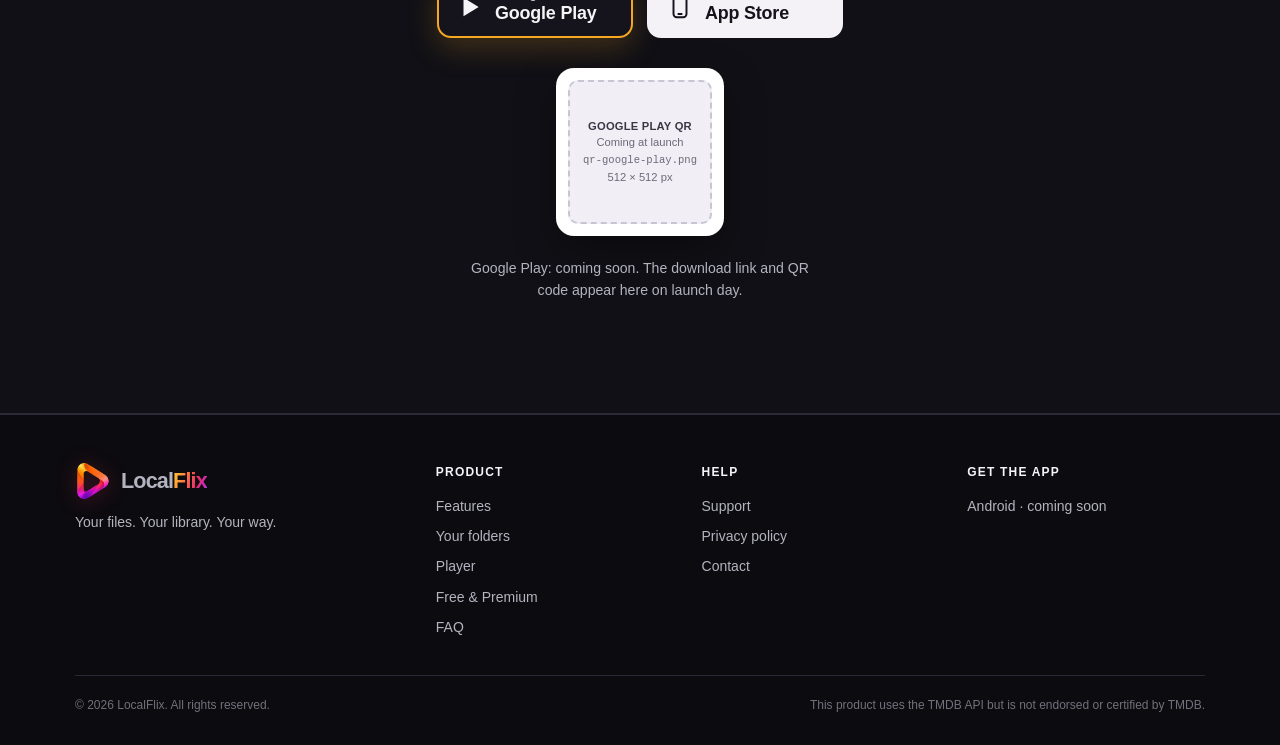
==== commit cbabe291: "Index with images" ====
--- a/index.html
+++ b/index.html
@@ -19,7 +19,7 @@
 
   <link rel="icon" type="image/png" sizes="32x32" href="assets/img/favicon-32.png">
   <link rel="apple-touch-icon" href="assets/img/apple-touch-icon.png">
-  <link rel="stylesheet" href="assets/css/site.css?v=2026-10-13d">
+  <link rel="stylesheet" href="assets/css/site.css?v=2026-10-14a">
 </head>
 <body id="top">
 
@@ -92,8 +92,7 @@
         <img class="backmark" src="assets/img/mark.png" alt="" aria-hidden="true">
         <div class="phone">
           <div class="phone-screen">
-            <!-- Replace this placeholder with: <img src="assets/img/screen-library.png" alt="LocalFlix library screen" width="1080" height="2340"> -->
-            <figure class="ph ph-screen"><figcaption><strong>LIBRARY SCREENSHOT</strong>1080 × 2340 px<br><code>screen-library.png</code></figcaption></figure>
+            <img src="assets/img/screen-library.png" alt="LocalFlix library screen" width="2250" height="4875">
           </div>
         </div>
         <div class="float-card float-top" aria-hidden="true"><span>Not just files</span><strong>A proper library.</strong></div>
@@ -197,8 +196,7 @@
         </div>
       </div>
       <div class="folder-media">
-        <!-- Replace with: <img src="assets/img/folder-art.png" alt="" width="1024" height="1024"> (transparent background) -->
-        <figure class="ph ph-square"><figcaption><strong>FOLDER ARTWORK · 1024 × 1024 px</strong>Amber-lit folder with video frames, transparent background.<br><code>assets/img/folder-art.png</code></figcaption></figure>
+        <img src="assets/img/folder-art.png" alt="" width="2134" height="2134" loading="lazy">
       </div>
     </div>
   </section>
@@ -248,11 +246,11 @@
         <h2 id="gallery-title" class="display">See it <em>in action.</em></h2>
       </div>
       <div class="gallery">
-        <figure><div class="ph ph-phone"><span class="ph-label"><strong>1080 × 2340</strong><code>shot-library.png</code></span></div><figcaption class="shot-caption">Your library</figcaption></figure>
-        <figure><div class="ph ph-phone"><span class="ph-label"><strong>1080 × 2340</strong><code>shot-show.png</code></span></div><figcaption class="shot-caption">Seasons and episodes</figcaption></figure>
-        <figure><div class="ph ph-phone"><span class="ph-label"><strong>1080 × 2340</strong><code>shot-continue.png</code></span></div><figcaption class="shot-caption">Continue watching</figcaption></figure>
-        <figure><div class="ph ph-phone"><span class="ph-label"><strong>1080 × 2340</strong><code>shot-select.png</code></span></div><figcaption class="shot-caption">Select and act in bulk</figcaption></figure>
-        <figure><div class="ph ph-phone"><span class="ph-label"><strong>1080 × 2340</strong><code>shot-add.png</code></span></div><figcaption class="shot-caption">Add a folder</figcaption></figure>
+        <figure><img src="assets/img/shot-library.png" alt="LocalFlix screen: your library" width="2250" height="4875" loading="lazy"><figcaption class="shot-caption">Your library</figcaption></figure>
+        <figure><img src="assets/img/shot-show.png" alt="LocalFlix screen: seasons and episodes" width="2250" height="4875" loading="lazy"><figcaption class="shot-caption">Seasons and episodes</figcaption></figure>
+        <figure><img src="assets/img/shot-continue.png" alt="LocalFlix screen: continue watching" width="2250" height="4875" loading="lazy"><figcaption class="shot-caption">Continue watching</figcaption></figure>
+        <figure><img src="assets/img/shot-select.png" alt="LocalFlix screen: select and act in bulk" width="2250" height="4875" loading="lazy"><figcaption class="shot-caption">Select and act in bulk</figcaption></figure>
+        <figure><img src="assets/img/shot-add.png" alt="LocalFlix screen: add a folder" width="2250" height="4875" loading="lazy"><figcaption class="shot-caption">Add a folder</figcaption></figure>
       </div>
     </div>
   </section>
--- a/assets/css/site.css
+++ b/assets/css/site.css
@@ -202,16 +202,17 @@
 .sparks li::before { content: "\2726"; color: #ffac45; line-height: 1.6; }
 @media (max-width: 900px) { .split { grid-template-columns: 1fr; gap: 40px; } }
 
-/* "From .mkv to movie night": visual left, heading + text right on desktop;
-   heading, then visual, then text on phones so the example follows its headline. */
-.shift-grid { display: grid; grid-template-columns: 1fr 1fr; grid-template-areas: "visual head" "visual body"; column-gap: 64px; row-gap: 0; }
-.shift-grid > * { min-width: 0; }
-.shift-head { grid-area: head; align-self: end; }
-.shift-grid .file-visual { grid-area: visual; align-self: center; }
-.shift-body { grid-area: body; align-self: start; }
+/* "From .mkv to movie night", phones only: heading first, then the example, then the text.
+   Desktop keeps the original two-column layout untouched. display: contents lets the
+   heading and text (one wrapper in the HTML) be ordered around the example independently. */
 @media (max-width: 900px) {
-  .shift-grid { grid-template-columns: 1fr; grid-template-areas: "head" "visual" "body"; row-gap: 32px; }
-  .shift-body .lede { margin-top: 0; }
+  .shift .split { display: flex; flex-direction: column; align-items: stretch; gap: 0; }
+  .shift-copy { display: contents; }
+  .shift-copy .eyebrow { order: 1; align-self: flex-start; }
+  .shift-copy .display { order: 2; }
+  .shift .file-visual { order: 3; margin-block: 32px; }
+  .shift-copy .lede { order: 4; margin-top: 0; }
+  .shift-copy .sparks { order: 5; }
 }
 
 /* ── Feature cards ──────────────────────────────────────────────────────── */
@@ -305,25 +306,37 @@
 .final .display { font-size: clamp(2.6rem, 1.4rem + 5vw, 5rem); max-width: 16ch; }
 .final .lede { margin-top: 0; text-align: center; }
 .stores { display: flex; flex-wrap: wrap; justify-content: center; gap: 14px; margin-top: 10px; }
-.store { display: inline-flex; align-items: center; gap: 12px; min-width: 196px; padding: 11px 22px 11px 18px; border-radius: 14px; text-decoration: none; text-align: left; transition: transform 0.2s, box-shadow 0.2s; }
+.store { display: inline-flex; align-items: center; gap: 12px; min-width: 196px; padding: 11px 22px 11px 18px; border-radius: 14px; border: 2px solid transparent;
+  text-decoration: none; text-align: left; cursor: pointer; transition: transform 0.2s, box-shadow 0.2s, border-color 0.2s; }
 .store .icon { width: 26px; height: 26px; flex: none; }
 .store small { display: block; font-size: 0.7rem; font-weight: 600; opacity: 0.8; line-height: 1.2; }
 .store strong { display: block; font-size: 1.12rem; font-weight: 800; line-height: 1.25; letter-spacing: -0.01em; }
-.store-play { background: #15131b; color: var(--text); border: 2px solid var(--amber); }
+.store-play { background: #15131b; color: var(--text); border-color: #47414e; }
 .store-play .icon { fill: currentColor; stroke: none; }
-.store-ios { background: #f4f2f7; color: #15131b; border: 2px solid #f4f2f7; }
-a.store:hover { transform: translateY(-2px); box-shadow: 0 12px 32px rgba(245, 166, 35, 0.22); }
-.store.is-soon { cursor: default; }
-.store-ios.is-soon { opacity: 0.55; }
+.store-ios { background: #f4f2f7; color: #15131b; border-color: #f4f2f7; }
+.store-play:hover { color: var(--text); }
+.store-ios:hover { color: #15131b; }
+.store:hover { transform: translateY(-2px); }
+/* The store whose QR code is showing. */
+.store[aria-pressed="true"] { border-color: var(--amber); box-shadow: 0 10px 30px rgba(245, 166, 35, 0.22); }
+.store:focus-visible { outline: 3px solid var(--amber-soft); outline-offset: 3px; }
 .qr { display: grid; justify-items: center; gap: 12px; margin-top: 12px; }
 .qr-box { width: 168px; height: 168px; padding: 12px; background: #fff; border-radius: 18px; box-shadow: 0 16px 40px rgba(0, 0, 0, 0.35); }
+.qr-box[hidden] { display: none; }
 .qr-box img { display: block; width: 100%; height: 100%; }
 .ph-qr { height: 100%; background: #f1eff5; border-color: #c9c4d2; border-radius: 10px; color: #6d6878; }
 .ph-qr figcaption { padding: 6px; font-size: 0.7rem; }
 .ph-qr strong { color: #3b3644; }
 .ph-qr code { color: #6d6878; font-size: 0.66rem; }
-.qr p { margin: 0; color: var(--muted); font-size: 0.85rem; }
-@media (max-width: 900px), (pointer: coarse) { .qr { display: none; } }
+.store { font: inherit; -webkit-tap-highlight-color: transparent; }
+.store-status { margin: 4px 0 0; max-width: 46ch; color: var(--muted); font-size: 0.88rem; line-height: 1.55; text-align: center; }
+/* Phones: no QR (you can't scan your own screen); the buttons open the store instead. */
+/* Same condition hides the QR and the "selected" outline, so they always agree. */
+@media (max-width: 900px), (pointer: coarse) {
+  .qr { display: none; }
+  .store-play[aria-pressed="true"] { border-color: #47414e; box-shadow: none; }
+  .store-ios[aria-pressed="true"] { border-color: #f4f2f7; box-shadow: none; }
+}
 .logo-big { width: 96px; height: 96px; filter: drop-shadow(0 8px 27px rgba(216, 58, 113, 0.35)); }
 
 /* ── Footer ─────────────────────────────────────────────────────────────── */
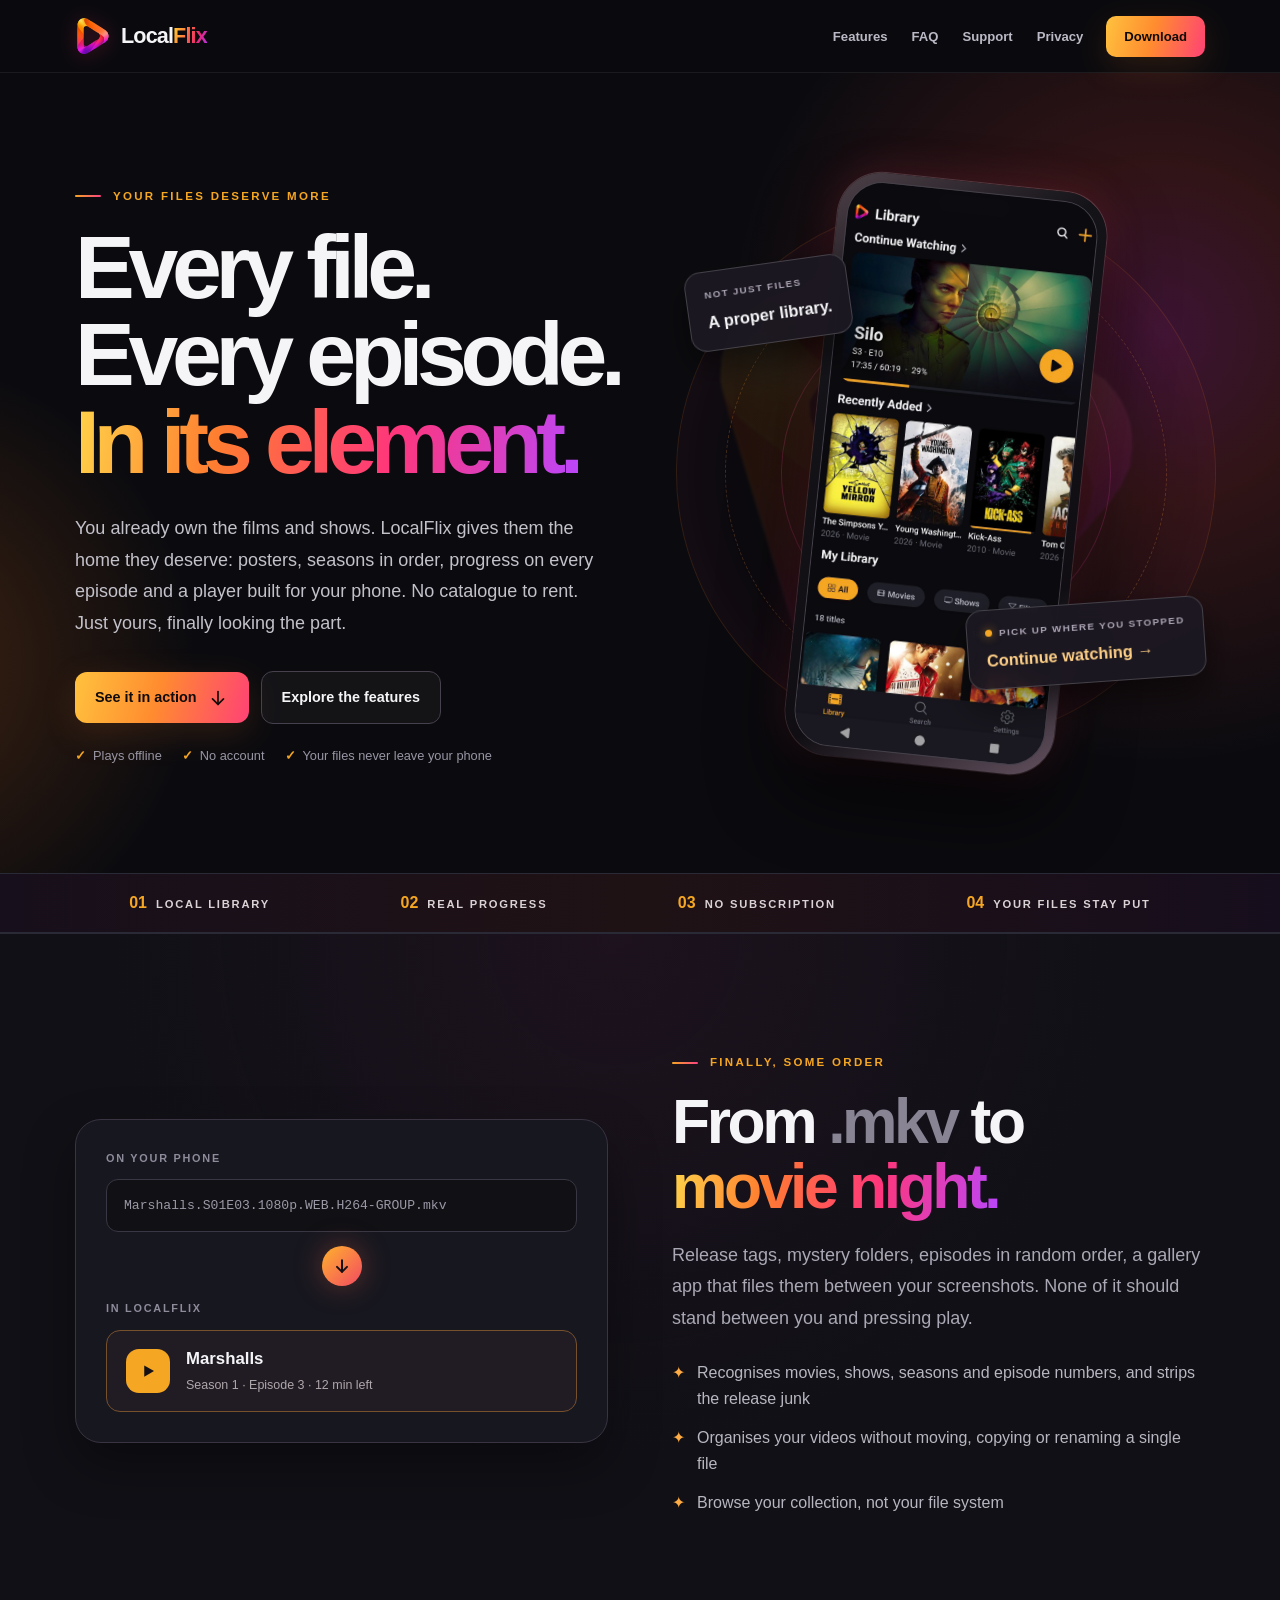
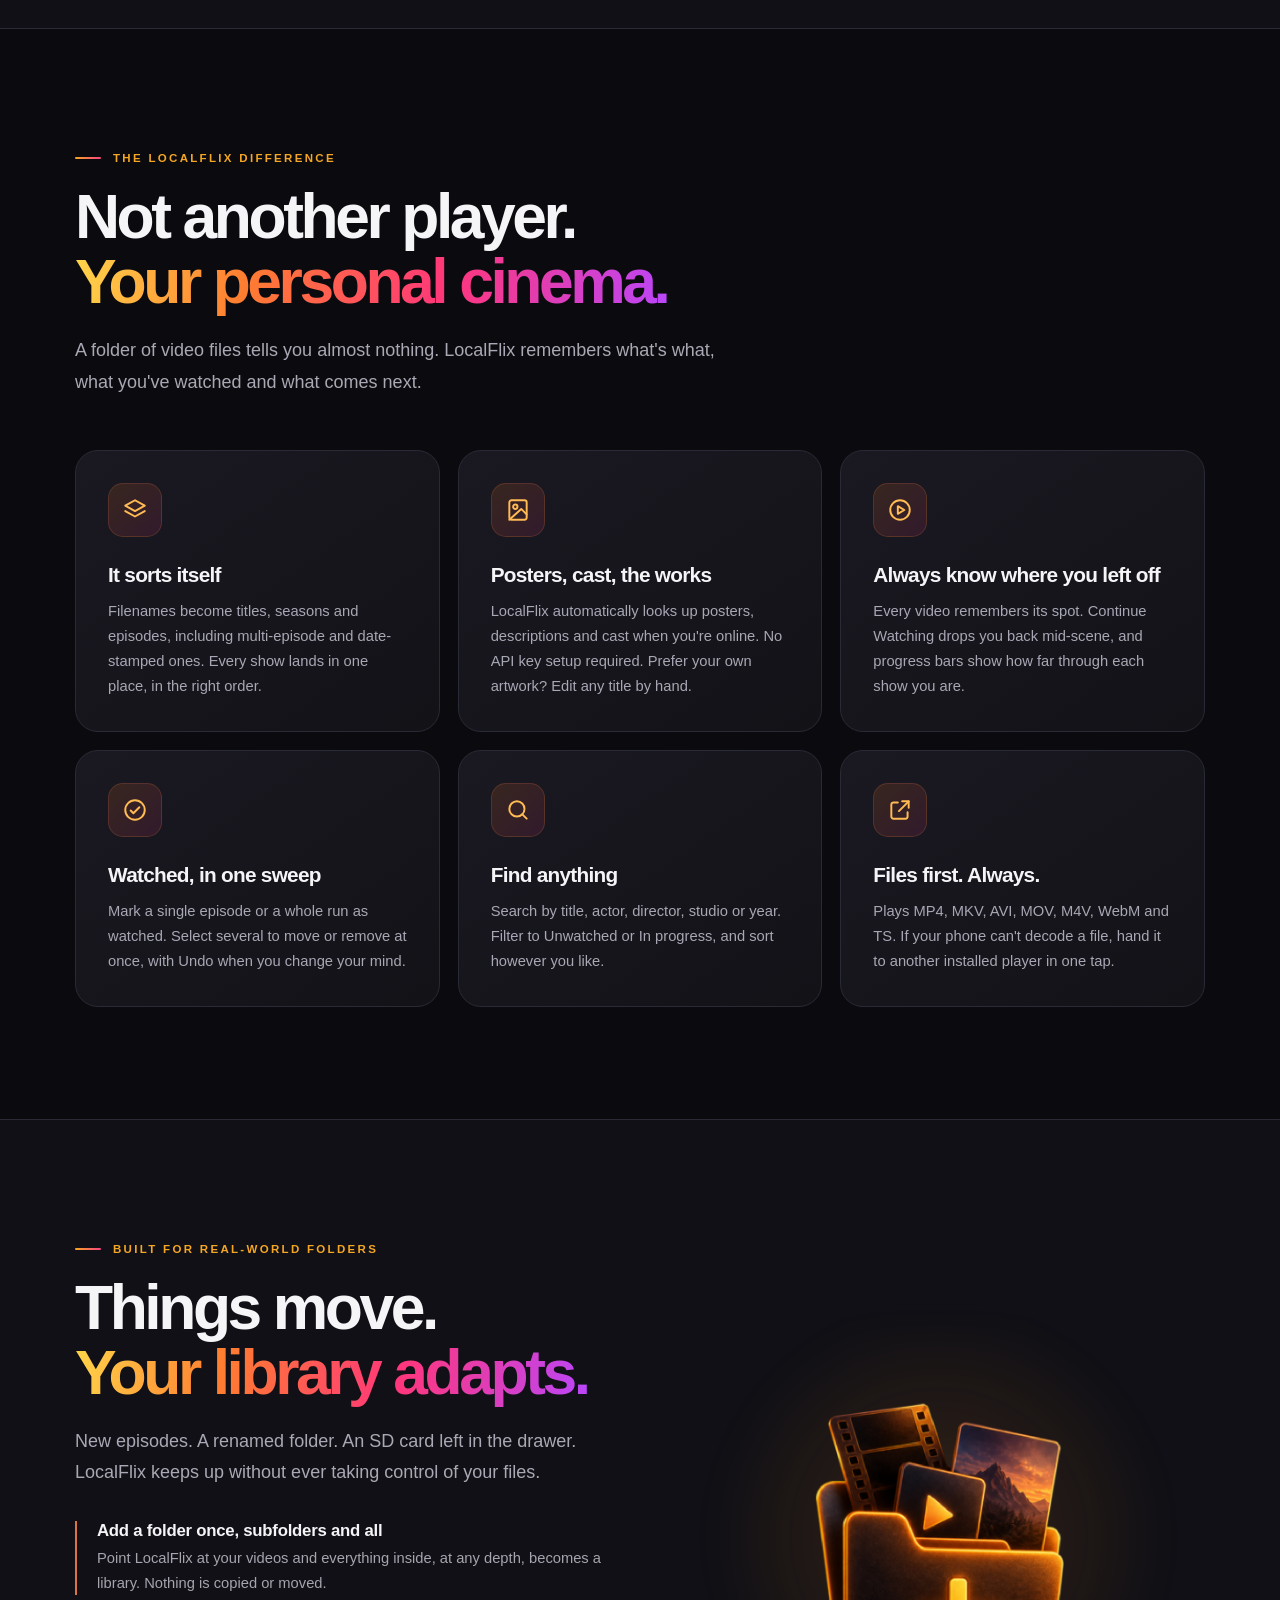
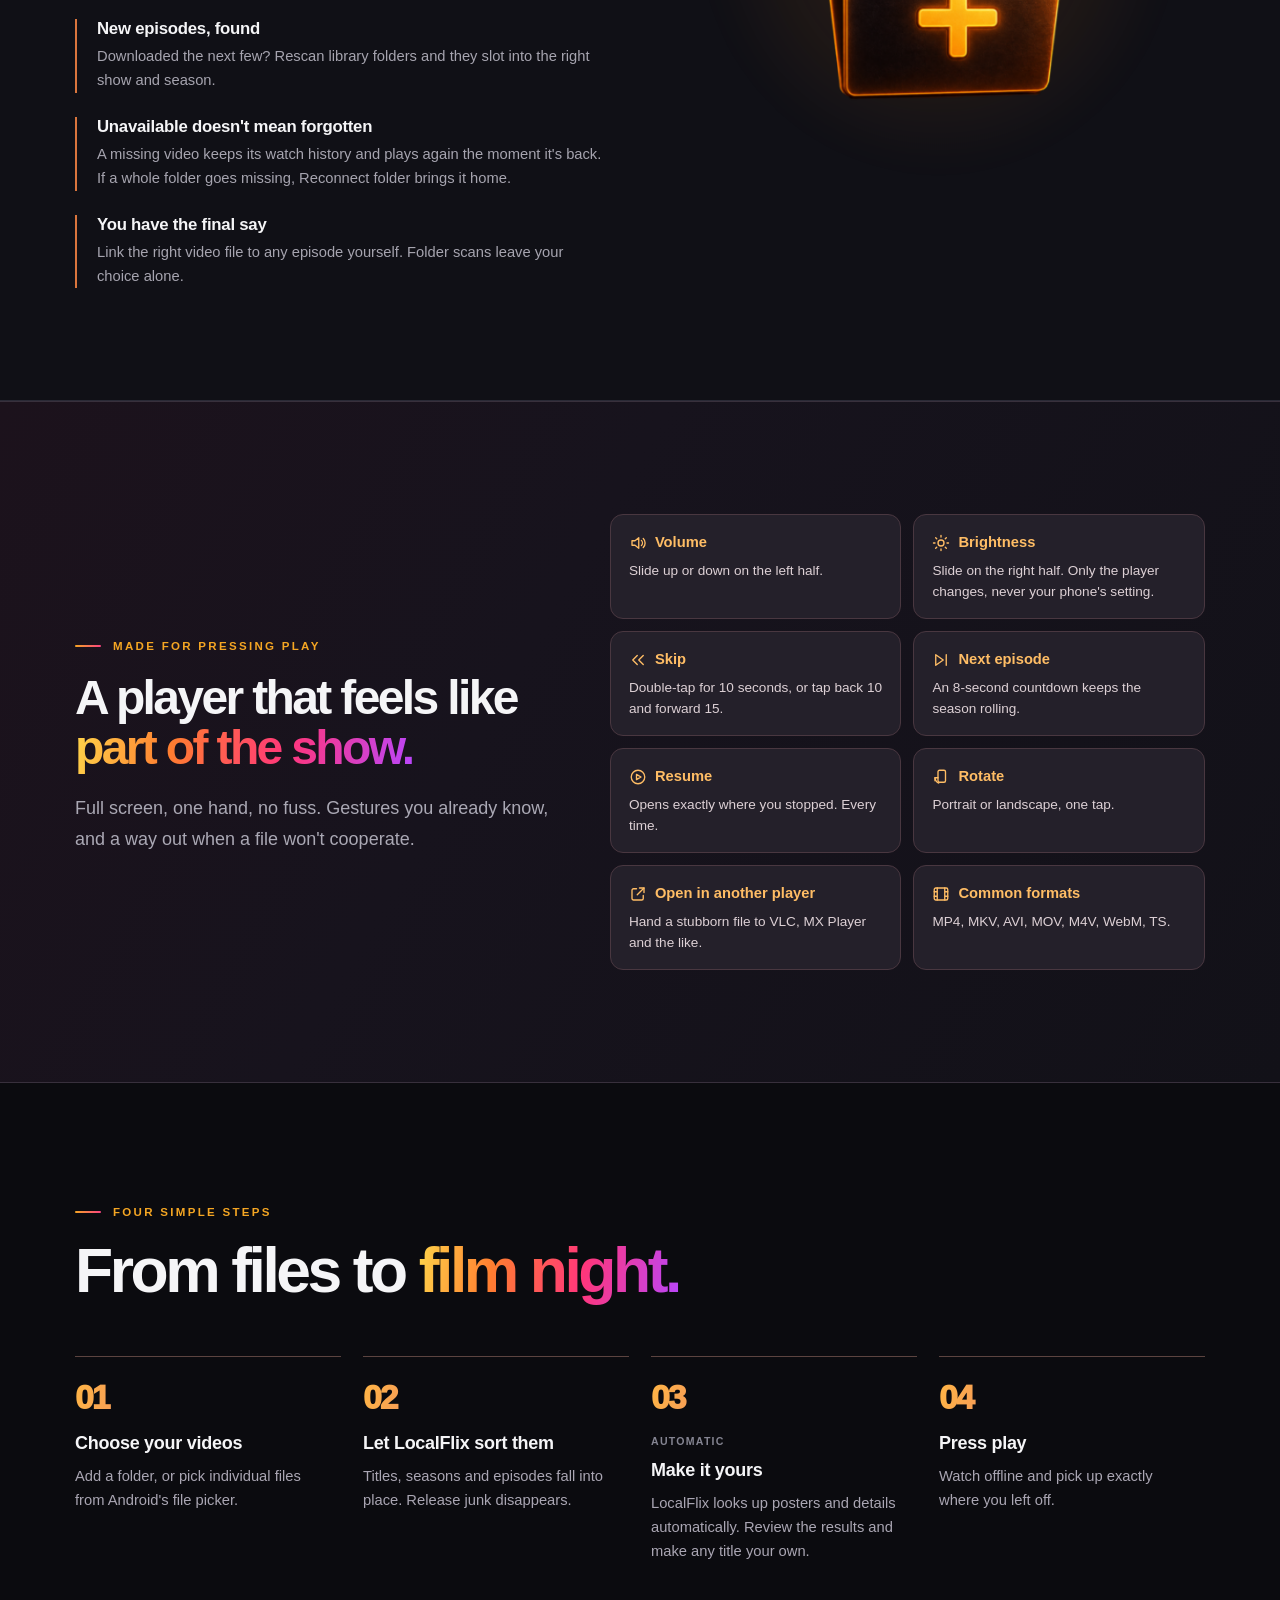
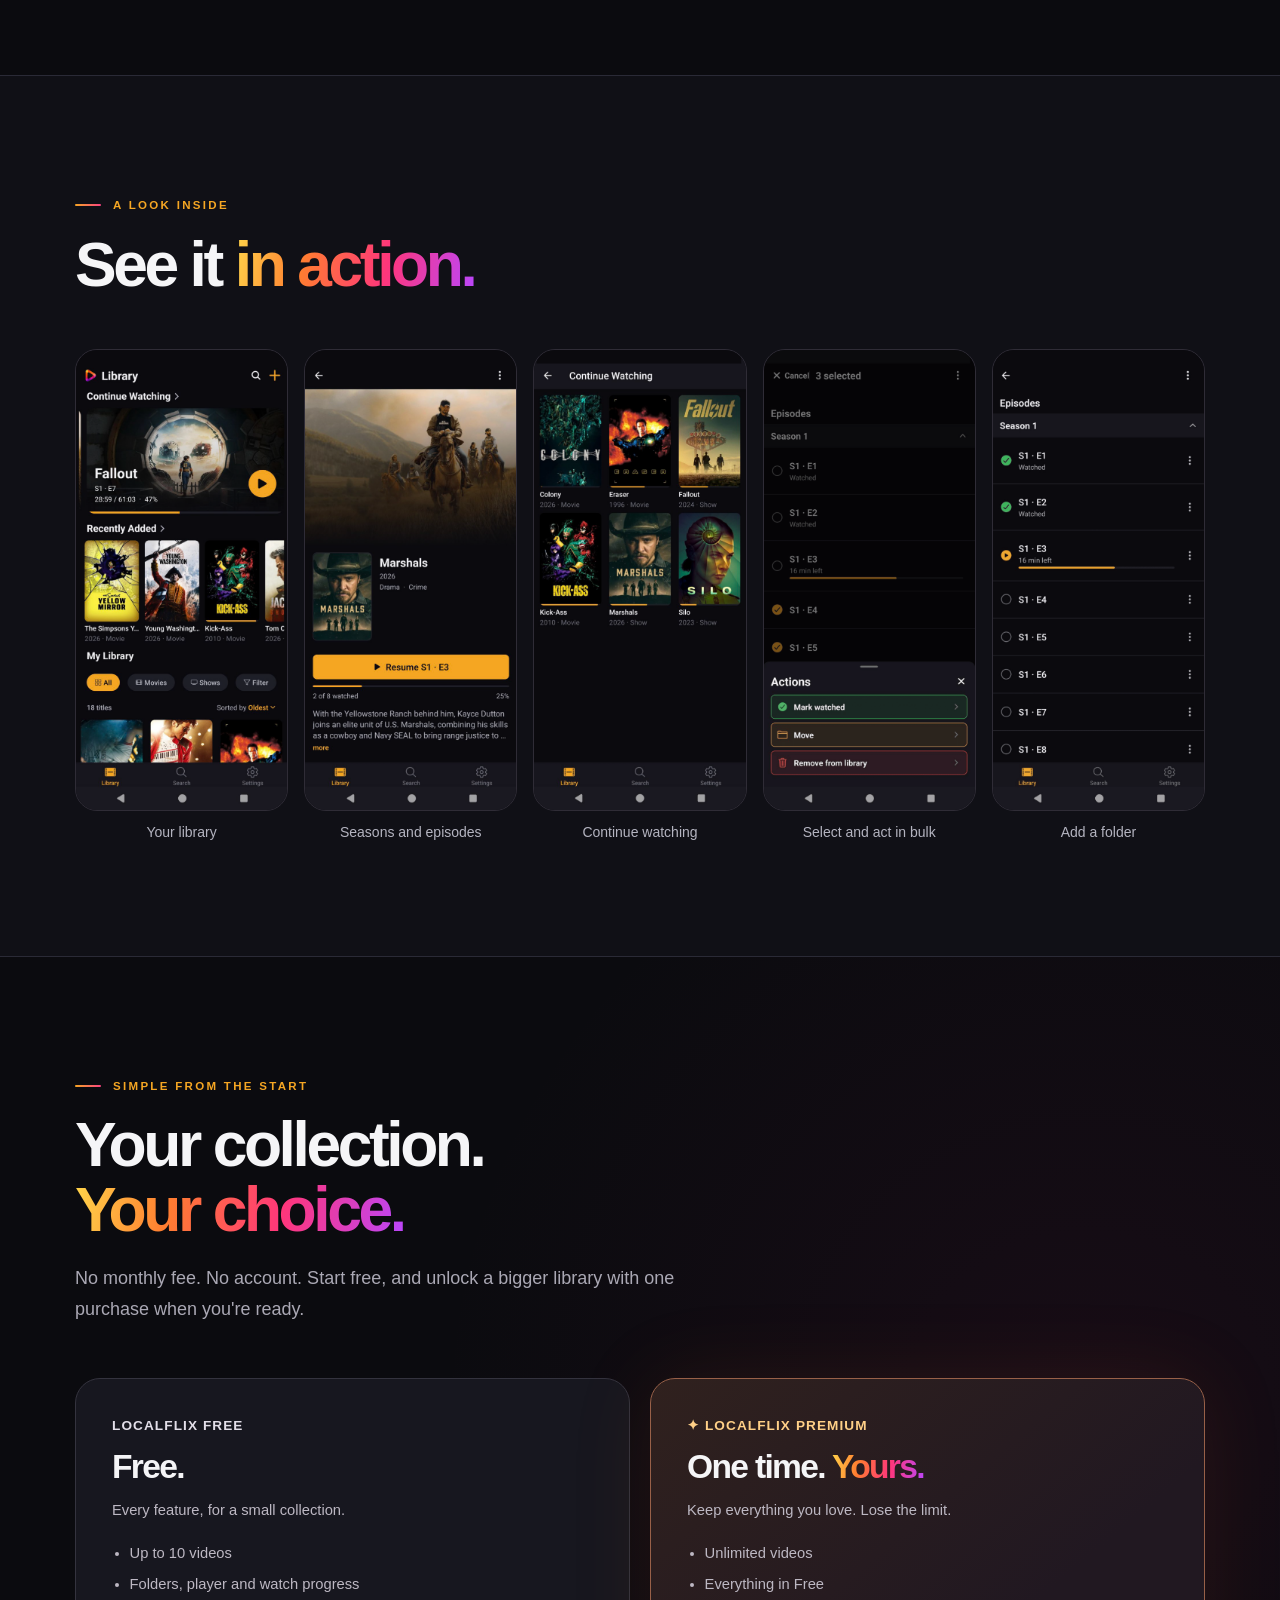
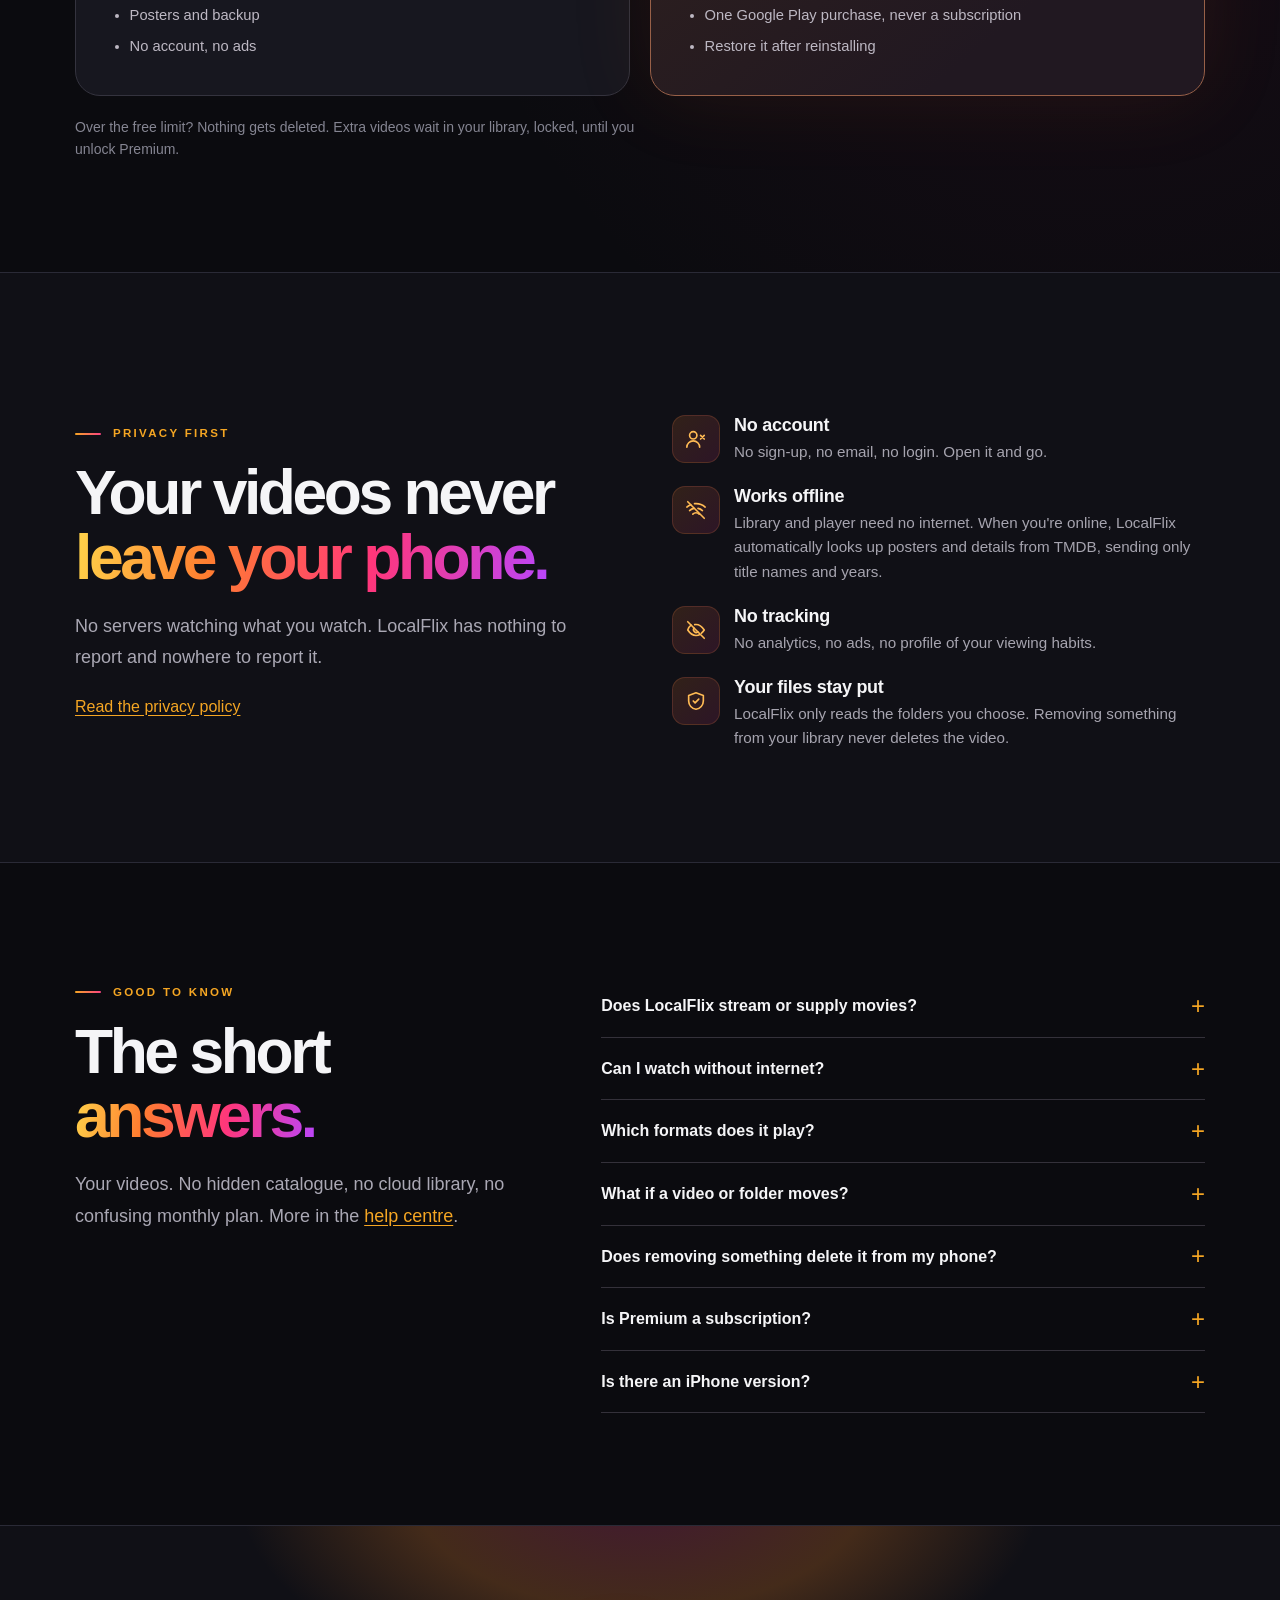
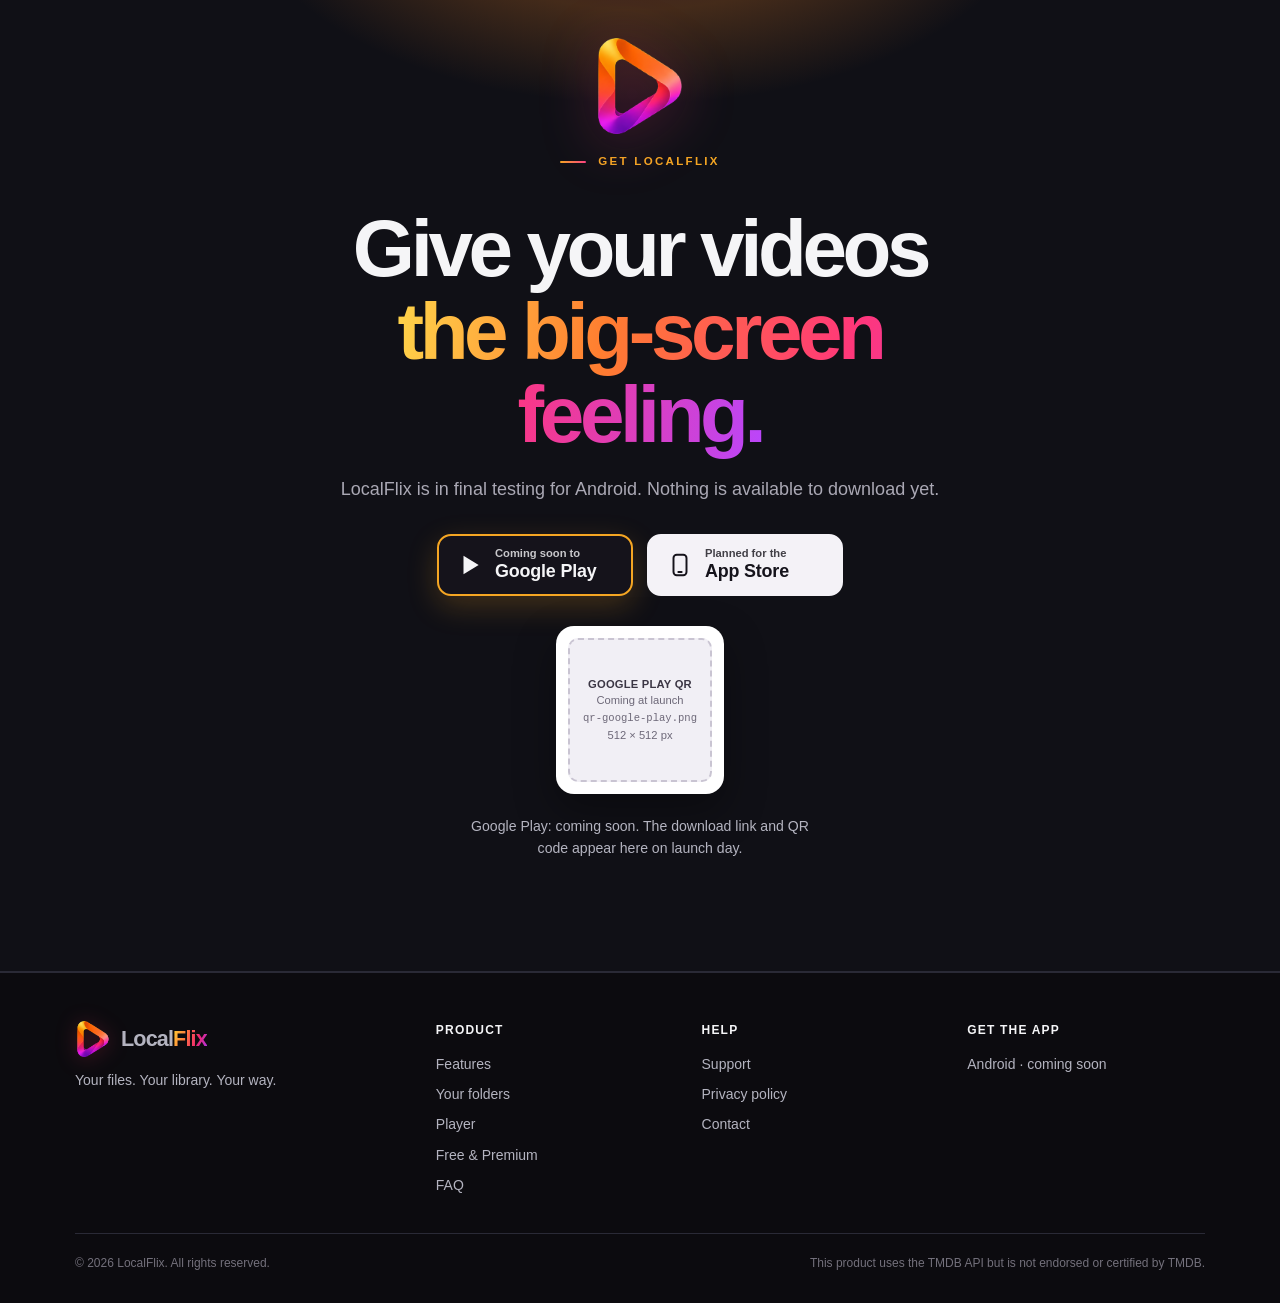
==== commit decd6771: "v5 main" ====
--- a/index.html
+++ b/index.html
@@ -19,7 +19,7 @@
 
   <link rel="icon" type="image/png" sizes="32x32" href="assets/img/favicon-32.png">
   <link rel="apple-touch-icon" href="assets/img/apple-touch-icon.png">
-  <link rel="stylesheet" href="assets/css/site.css?v=2026-10-14a">
+  <link rel="stylesheet" href="assets/css/site.css?v=2026-10-14b">
 </head>
 <body id="top">
 
@@ -155,7 +155,7 @@
         <article class="feature">
           <div class="symbol" aria-hidden="true"><svg class="icon"><use href="#i-poster"/></svg></div>
           <h3>Posters, cast, the works</h3>
-          <p>Add a free TMDB key for artwork, descriptions and cast. It's saved on your phone, so it still shows offline. Prefer your own poster? Edit any title by hand.</p>
+          <p>LocalFlix automatically looks up posters, descriptions and cast when you're online. No API key setup required. Prefer your own artwork? Edit any title by hand.</p>
         </article>
         <article class="feature">
           <div class="symbol" aria-hidden="true"><svg class="icon"><use href="#i-play"/></svg></div>
@@ -232,7 +232,7 @@
       <ol class="steps">
         <li><span class="num">01</span><h3>Choose your videos</h3><p>Add a folder, or pick individual files from Android's file picker.</p></li>
         <li><span class="num">02</span><h3>Let LocalFlix sort them</h3><p>Titles, seasons and episodes fall into place. Release junk disappears.</p></li>
-        <li><span class="num">03</span><span class="optional">Optional</span><h3>Make it yours</h3><p>Connect a free TMDB key for posters, descriptions and cast.</p></li>
+        <li><span class="num">03</span><span class="optional">Automatic</span><h3>Make it yours</h3><p>LocalFlix looks up posters and details automatically. Review the results and make any title your own.</p></li>
         <li><span class="num">04</span><h3>Press play</h3><p>Watch offline and pick up exactly where you left off.</p></li>
       </ol>
     </div>
@@ -302,7 +302,7 @@
       </div>
       <ul class="points">
         <li><div class="symbol" aria-hidden="true"><svg class="icon"><use href="#i-noaccount"/></svg></div><div><h3>No account</h3><p>No sign-up, no email, no login. Open it and go.</p></div></li>
-        <li><div class="symbol" aria-hidden="true"><svg class="icon"><use href="#i-offline"/></svg></div><div><h3>Works offline</h3><p>Library and player need no internet. The only optional trip online is fetching artwork from TMDB.</p></div></li>
+        <li><div class="symbol" aria-hidden="true"><svg class="icon"><use href="#i-offline"/></svg></div><div><h3>Works offline</h3><p>Library and player need no internet. When you're online, LocalFlix automatically looks up posters and details from TMDB, sending only title names and years.</p></div></li>
         <li><div class="symbol" aria-hidden="true"><svg class="icon"><use href="#i-eyeoff"/></svg></div><div><h3>No tracking</h3><p>No analytics, no ads, no profile of your viewing habits.</p></div></li>
         <li><div class="symbol" aria-hidden="true"><svg class="icon"><use href="#i-shield"/></svg></div><div><h3>Your files stay put</h3><p>LocalFlix only reads the folders you choose. Removing something from your library never deletes the video.</p></div></li>
       </ul>
@@ -319,7 +319,7 @@
       </div>
       <div class="faq">
         <details><summary>Does LocalFlix stream or supply movies?</summary><p>No. It organises and plays video files you already have on your Android phone. There's no catalogue and nothing to download.</p></details>
-        <details><summary>Can I watch without internet?</summary><p>Yes. Your library and the player work offline. Fetching optional TMDB posters and details needs a connection and your own free TMDB key.</p></details>
+        <details><summary>Can I watch without internet?</summary><p>Yes. Your library and player work offline. LocalFlix looks up posters and details automatically when online, and saved artwork remains available offline.</p></details>
         <details><summary>Which formats does it play?</summary><p>LocalFlix adds MP4, MKV, AVI, MOV, M4V, WebM and TS files. Whether a particular file plays depends on your phone's decoders. If it can't, open it in another player straight from the error screen.</p></details>
         <details><summary>What if a video or folder moves?</summary><p>Missing videos show as Unavailable and keep their watch history. If a whole folder can't be opened, Reconnect folder points LocalFlix to its new home. You can also link the right video file to any episode yourself.</p></details>
         <details><summary>Does removing something delete it from my phone?</summary><p>Never. Removing a show, episode or movie only removes it from LocalFlix. The video file stays exactly where it is.</p></details>
--- a/assets/css/site.css
+++ b/assets/css/site.css
@@ -232,6 +232,7 @@
 .folder-media { position: relative; display: grid; place-items: center; min-height: 420px; }
 .folder-media::before { content: ""; position: absolute; inset: 0; background: radial-gradient(circle at 50% 45%, rgba(228, 126, 25, 0.18), transparent 63%); filter: blur(12px); }
 .folder-media > * { position: relative; }
+.folder-media img { display: block; width: 100%; max-width: 470px; height: auto; }
 .folder-points { display: grid; gap: 24px; margin-top: 32px; }
 .folder-points article { padding-left: 20px; border-left: 2px solid #da753d; }
 .folder-points h3 { font-size: 1.05rem; margin-bottom: 6px; }
@@ -261,6 +262,7 @@
 /* ── Gallery ────────────────────────────────────────────────────────────── */
 .gallery { display: grid; grid-template-columns: repeat(5, minmax(0, 1fr)); gap: 16px; }
 .gallery figure { margin: 0; display: grid; gap: 10px; }
+.gallery img { display: block; width: 100%; height: auto; aspect-ratio: 1080 / 2340; object-fit: cover; border-radius: 22px; border: 1px solid #2f2c36; }
 .shot-caption { text-align: center; color: var(--muted); font-size: var(--step--1); }
 @media (max-width: 900px) {
   .gallery { grid-auto-flow: column; grid-auto-columns: minmax(190px, 46%); grid-template-columns: none; overflow-x: auto; scroll-snap-type: x mandatory; padding-bottom: 8px; }
